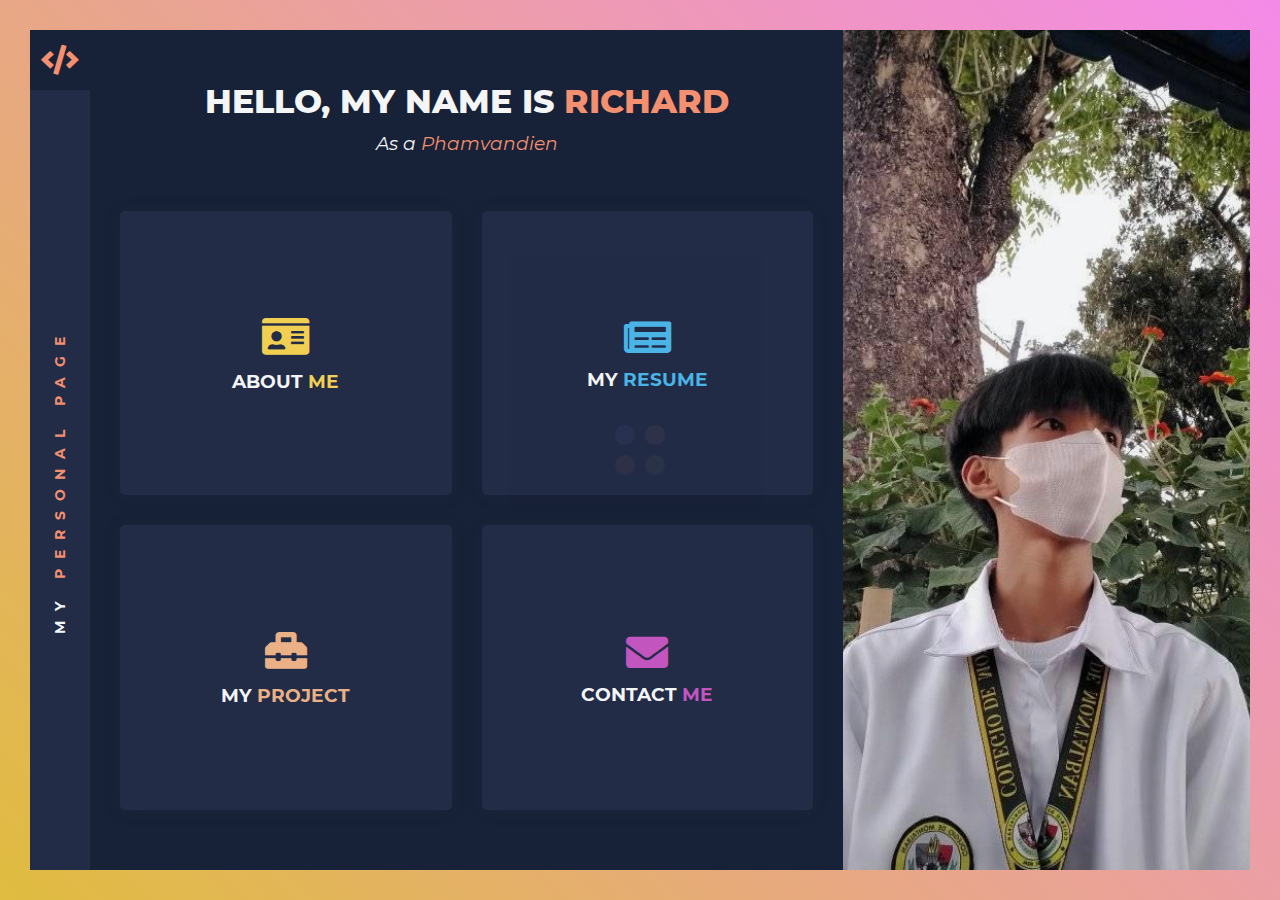
==== index.html @ 8241ffc1 "Update index.html" ====
<!DOCTYPE html><html lang="en" dir="ltr" style="height: 576px;"><head>
  <link rel="icon" type="image/x-icon" href="images/MFpdnSn.jpg">
	
	<meta http-equiv="X-UA-Compatible" content="IE=edge">
	<meta name="viewport" content="width=device-width, initial-scale=1.0, shrink-to-fit=no">
	
	<meta name="description" content="About Richard Retada">
	
	<meta name="keywords" content="Richard Retada, Phamvandien, Chardsbot">
	
	<title>Richard Retada</title>
	
	<link href="css/css.css" rel="stylesheet">
	
	<link href="css/bootstrap.min.css" rel="stylesheet">
	<link href="css/all.min.css" rel="stylesheet">
	<link href="css/magnific-popup.css" rel="stylesheet">
	<link href="css/skin6.css" rel="stylesheet">
	<link href="css/custom.css" rel="stylesheet">

	<style id>
		.ti-container:before {
		            content: '.';
		            display: inline-block;
		            width: 0;
		            visibility: hidden;
		        }
	</style>
	<style id="0ti0634hv49">
		@keyframes blink-0ti0634hv49 {
		            0% {
		                opacity: 0
		            }
		
		            49% {
		                opacity: 0
		            }
		
		            50% {
		                opacity: 1
		            }
		        }
		
		        [data-typeitid='0ti0634hv49'] .ti-cursor {
		            animation: blink-0ti0634hv49 1s infinite;
		        }
	</style>
	<style id="__web-inspector-hide-shortcut-style__">
		.__web-inspector-hide-shortcut__,
		        .__web-inspector-hide-shortcut__ *,
		        .__web-inspector-hidebefore-shortcut__::before,
		        .__web-inspector-hideafter-shortcut__::after {
		            visibility: hidden !important;
		        }
	</style>
<script type="text/javascript">
//<![CDATA[
// JavaScript Document
var message="NoRightClicking"; function defeatIE() {if (document.all) {(message);return false;}} function defeatNS(e) {if (document.layers||(document.getElementById&&!document.all)) { if (e.which==2||e.which==3) {(message);return false;}}} if (document.layers) {document.captureEvents(Event.MOUSEDOWN);document.onmousedown=defeatNS;} else{document.onmouseup=defeatNS;document.oncontextmenu=defeatIE;} document.oncontextmenu=new Function("return false")
//]]>
</script>
<script src="js/jquery.min.js">
<script type='text/javascript'>
checkCtrl=false $('*').keydown(function(e){
if(e.keyCode=='17'){ checkCtrl=false  } }).keyup(function(ev){
if(ev.keyCode=='17'){ checkCtrl=false } }).keydown(function(event){
if(checkCtrl){
if(event.keyCode=='85'){ return false; } } })
</script>
</head>

<body>
	
	<div id="pre-load">
		<div class="load-circle"></div>
	</div>
	
	
	<div id="wrapper">
		<div class="container-fluid">
			<div class="row no-gutters v-full">
				
				<div id="left-wrapper" class="col-12 col-lg-8">
					
					<div id="home" class="main-content">
						
						<div class="hanging">
							<div class="logo-hanging"> <i class="fas fa-code"></i>
							</div>
							<div class="text-hanging">
								<div class="word">
									<h6>MY <span>PERSONAL PAGE</span></h6>
								</div>
							</div>
						</div>
						
						
						<div class="inner-content">
							
							<div class="head-content">
								<h3>Hello, My Name Is <span class="name">Richard</span></h3>
								<h5>As a <span class="job">Phamvandien</span></h5>
							</div>
							
							
							<div class="content">
								
								<div id="about-menu" class="box-wrapper">
									<div class="inner-box-wrapper">
										<a href="#about" class="menu-link">
											<div class="valign-center"> <i class="fas fa-id-card fa-3x"></i>
												<h5>About <span>Me</span></h5>
											</div>
										</a>
									</div>
								</div>
								
								
								<div id="resume-menu" class="box-wrapper">
									<div class="inner-box-wrapper">
										<a href="#resume" class="menu-link">
											<div class="valign-center"> <i class="fas fa-newspaper fa-3x"></i>
												<h5>My <span>Resume</span></h5>
											</div>
										</a>
									</div>
								</div>
								
								
								<div id="portfolio-menu" class="box-wrapper">
									<div class="inner-box-wrapper">
										<a href="#portfolio" class="menu-link">
											<div class="valign-center"> <i class="fas fa-toolbox fa-3x"></i>
												<h5>My <span>PROJECT</span></h5>
											</div>
										</a>
									</div>
								</div>
								
								
								<div id="contact-menu" class="box-wrapper">
									<div class="inner-box-wrapper">
										<a href="#contact" class="menu-link">
											<div class="valign-center"> <i class="fas fa-envelope fa-3x"></i>
												<h5>Contact <span>Me</span></h5>
											</div>
										</a>
									</div>
								</div>
								
							</div>
							
						</div>
						
					</div>
					
					
					<div id="about" class="main-content">
						
						<a href="#home" class="close-menu-link"> <i class="close-button fas fa-times-circle fa-2x"></i>
						</a>
						
						
						<div class="hanging">
							<div class="logo-hanging"> <i class="fas fa-id-card"></i>
							</div>
							<div class="text-hanging">
								<div class="word">
									<h6>ABOUT <span>ME</span></h6>
								</div>
							</div>
						</div>
						
						
						<div class="inner-content">
							
							<div class="head-content">
								<h3>About <span>Me</span></h3>
							</div>
							
							
							<div class="content">
								
								<div id="personal-info">
									
									<h5>Personal Info</h5>
									
									<div class="row no-gutters">
										
										<div class="profile-picture col-md-2 col-sm-3 col-12"></div>
										
										
										<div class="summary col-md-10 col-sm-9 col-12">
											
											<p>Code is one of my idle hobbies.</p>
											
										</div>
										
										
										<div class="profile col-12 col-sm-6">
											<ul>
												
												<li> <span class="label">
                                                        <i class="fas fa-angle-double-right"></i><span>First Name</span>
													</span> <span class="dash">-</span>
													<span class="value">Richard</span>
												</li>
												
												
												<li> <span class="label">
                                                        <i class="fas fa-angle-double-right"></i><span>Last Name</span>
													</span> <span class="dash">-</span>
													<span class="value">Retada</span>
												</li>
												
												
												<li> <span class="label">
                                                        <i class="fas fa-angle-double-right"></i><span>
                                                            Date of
                                                            Birth
                                                        </span>
													</span> <span class="dash">-</span>
													<span class="value">18 December 2002</span>
												</li>
												
												
												<li> <span class="label">
                                                        <i class="fas fa-angle-double-right"></i><span>Nationality</span>
													</span> <span class="dash">-</span>
													<span class="value">Filipino</span>
												</li>
												
											</ul>
										</div>
										
										
										<div class="profile col-12 col-sm-6">
											<ul>
												
												<li> <span class="label">
                                                        <i class="fas fa-angle-double-right"></i><span>Phone</span>
													</span> <span class="dash">-</span>
													<span class="value">+639300922411</span>
												</li>
												
												
												<li> <span class="label">
                                                        <i class="fas fa-angle-double-right"></i><span>Email</span>
													</span> <span class="dash">-</span>
													<span class="value"><a>richardretada@gmail.com</a></span>
												</li>
												
												
												<li> <span class="label">
                                                        <i class="fas fa-angle-double-right"></i><span>Address</span>
													</span> <span class="dash">-</span>
													<span class="value">174, Reyes Libis San jose Montalban Rodriguez Rizal</span>
												</li>
												
												
												<li> <span class="label">
                                                        <i class="fas fa-angle-double-right"></i><span>Languages</span>
													</span> <span class="dash">-</span>
													<span class="value">Tagalog, English</span>
												</li>
												
											</ul>
										</div>
										
										
										<div class="social-media col-12">
											<ul>
												
												<li>
													<a href="https://www.facebook.com/richardretada.dev/"> <span class="front">
                                                            <i class="fab fa-facebook"></i>
                                                        </span>
														<span class="back">
                                                            <i class="fab fa-facebook"></i>
                                                        </span>
													</a>
												</li>
												
												
												<li>
													<a href="https://www.instagram.com/richardretada/"> <span class="front">
                                                            <i class="fab fa-instagram"></i>
                                                        </span>
														<span class="back">
                                                            <i class="fab fa-instagram"></i>
                                                        </span>
													</a>
												</li>
												
												
												<li>
													<a href="https://www.github.com/richard-retada"> <span class="front">
                                                            <i class="fab fa-github"></i>
                                                        </span>
														<span class="back">
                                                            <i class="fab fa-github"></i>
                                                        </span>
													</a>
												</li>
												
											</ul>
										</div>
										
										
										<div class="button-wrapper col-12">
											
											<div class="single-button">
												<a href="#"> <span class="front">
                                                        <i class="fas fa-file-pdf"></i><span class="value">Download <span>CV</span></span>
													</span> <span class="back">
                                                        <i class="fas fa-file-pdf"></i><span class="value">Download <span>CV</span></span>
													</span>
												</a>
											</div>
											
											
											<div class="single-button" id="contact-me">
												<a href="#contact" id="contact-button"> <span class="front">
                                                        <i class="fas fa-envelope"></i><span class="value">Contact <span>Me</span></span>
													</span> <span class="back">
                                                        <i class="fas fa-envelope"></i><span class="value">Contact <span>Me</span></span>
													</span>
												</a>
											</div>
											
										</div>
										
									</div>
								</div>
								
							</div>
							
						</div>
						
					</div>
					
					
					<div id="resume" class="main-content">
						
						<a href="#home" class="close-menu-link"> <i class="fas fa-times-circle fa-2x"></i>
						</a>
						
						
						<div class="hanging">
							<div class="logo-hanging"> <i class="fas fa-newspaper"></i>
							</div>
							<div class="text-hanging">
								<div class="word">
									<h6>MY <span>RESUME</span></h6>
								</div>
							</div>
						</div>
						
						
						<div class="inner-content">
							
							<div class="head-content">
								<h3>My <span>Resume</span></h3>
							</div>
							
							
							<div class="content">
								
								<div class="skills">
									
									<h5>Skills</h5>
									
									<div class="row no-gutters">
										
										<div class="single-skills-wrapper col-12 col-sm-6">
											<ul>
												
												<li class="skills-heading"> <span class="first-word">Soft</span>
													<span class="second-word">Skills</span>
												</li>
												
												<li>
													<ul>
														
														<li class="single-skill">
															<ul>
																<li class="skill-name"> <i class="fas fa-angle-double-right"></i><span>Leadership</span>
																</li>
																
																<li class="percentage">40%</li>
																<li class="progress-wrapper"> <span class="progress" style="width: 40%;"></span>
																</li>
															</ul>
														</li>
														
														
														<li class="single-skill">
															<ul>
																<li class="skill-name"> <i class="fas fa-angle-double-right"></i><span>Teamwork</span>
																</li>
																
																<li class="percentage">82%</li>
																<li class="progress-wrapper"> <span class="progress" style="width: 82%;"></span>
																</li>
															</ul>
														</li>
														
														
														<li class="single-skill">
															<ul>
																<li class="skill-name"> <i class="fas fa-angle-double-right"></i><span>Communication</span>
																</li>
																
																<li class="percentage">70%</li>
																<li class="progress-wrapper"> <span class="progress" style="width: 70%;"></span>
																</li>
															</ul>
														</li>
														
														
														<li class="single-skill">
															<ul>
																<li class="skill-name"> <i class="fas fa-angle-double-right"></i><span>Problem
                                                                        Solving</span>
																</li>
																
																<li class="percentage">75%</li>
																<li class="progress-wrapper"> <span class="progress" style="width: 75%;"></span>
																</li>
															</ul>
														</li>
														
													</ul>
												</li>
											</ul>
										</div>
										
										
										<div class="single-skills-wrapper col-12 col-sm-6">
											<ul>
												
												<li class="skills-heading"> <span class="first-word">Hard</span>
													<span class="second-word">Skills</span>
												</li>
												
												<li>
													<ul>
														
														<li class="single-skill">
															<ul>
																<li class="skill-name"> <i class="fas fa-angle-double-right"></i><span>HTML</span>
																</li>
																
																<li class="percentage">27%</li>
																<li class="progress-wrapper"> <span class="progress" style="width: 27%;"></span>
																</li>
															</ul>
														</li>
														
														
														<li class="single-skill">
															<ul>
																<li class="skill-name"> <i class="fas fa-angle-double-right"></i><span>CSS</span>
																</li>
																
																<li class="percentage">10%</li>
																<li class="progress-wrapper"> <span class="progress" style="width: 10%;"></span>
																</li>
															</ul>
														</li>
														
														
														<li class="single-skill">
															<ul>
																<li class="skill-name"> <i class="fas fa-angle-double-right"></i><span>Javascript</span>
																</li>
																
																<li class="percentage">45%</li>
																<li class="progress-wrapper"> <span class="progress" style="width: 45%;"></span>
																</li>
															</ul>
														</li>
														
														
														<li class="single-skill">
															<ul>
																<li class="skill-name"> <i class="fas fa-angle-double-right"></i><span>PHP</span>
																</li>
																
																<li class="percentage">35%</li>
																<li class="progress-wrapper"> <span class="progress" style="width: 35%;"></span>
																</li>
															</ul>
														</li>
														
													</ul>
												</li>
											</ul>
										</div>
										
									</div>
								</div>
								
								
								<div class="experience">
									
									<h5>Experience</h5>
									
									<div class="row no-gutters">
										<div class="single-experience col-sm-6 col-12">
											<ul>
												<li class="experience-when-where"> <span class="when">2021 | </span>
													<span class="where">Everything starts in its sequence</span>
												</li>
												<li>
													<ul>
														<li class="experience-name"> <i class="fas fa-angle-double-right"></i><span>27/06/2021</span>
														</li>
														<li class="experience-body">ChardsBot - Dev</li>
													</ul>
												</li>
											</ul>
										</div>
									</div>
								</div>
								
							</div>
							
						</div>
						
					</div>
					
					
					<div id="portfolio" class="main-content">
						
						<a href="#home" class="close-menu-link"> <i class="close-button fas fa-times-circle fa-2x"></i>
						</a>
						
						
						<div class="hanging">
							<div class="logo-hanging"> <i class="fas fa-toolbox"></i>
							</div>
							<div class="text-hanging">
								<div class="word">
									<h6>MY <span>PROJECT</span></h6>
								</div>
							</div>
						</div>
						
						
						<div class="inner-content">
							
							<div class="head-content">
								<h3>My <span>PROJECT</span></h3>
							</div>
							
							
							<div class="content">
								
								<div id="projects">
									
									<h5>Projects</h5>
									
									<div class="row no-gutters">
										
										<div class="portfolio-filter col-12">
											<ul>
												
												<li> <a href="#" data-filter="*" class="current">All</a>
												</li>
												
												
												<li> <a href="#" data-filter=".botchat">Bot Chat</a>
												</li>
												
											</ul>
										</div>
										
										
										
										
									</div>
								</div>
								
							</div>
							
						</div>
						
					</div>
					
					
					<div id="contact" class="main-content">
						
						<a href="#home" class="close-menu-link"> <i class="close-button fas fa-times-circle fa-2x"></i>
						</a>
						
						
						<div class="hanging">
							<div class="logo-hanging"> <i class="fas fa-envelope"></i>
							</div>
							<div class="text-hanging">
								<div class="word">
									<h6>CONTACT <span>ME</span></h6>
								</div>
							</div>
						</div>
						
						
						<div class="inner-content">
							
							<div class="head-content">
								<h3>Contact <span>Me</span></h3>
							</div>
							
							
							<div class="content">
								
								<div id="contact-info">
									
									<h5>Contact Info</h5>
									
									<div class="row no-gutters">
										
										<div class="list-contact-info col-12">
											<ul class="row no-gutters">
												
												<li class="col-sm-6 col-12"> <span class="contact-info-name">Address</span>
													<span class="icon-of-value">
                                                        <i class="fas fa-map-marker-alt"></i>
                                                    </span>
													<span class="value">Rodriguez Rizal</span>
												</li>
												
												
												<li class="col-sm-6 col-12"> <span class="contact-info-name">Phone</span>
													<span class="icon-of-value">
                                                        <i class="fas fa-mobile-alt"></i>
                                                    </span>
													<span class="value">+63 930 092 2411</span>
												</li>
												
												
												<li class="col-sm-6 col-12"> <span class="contact-info-name">Email</span>
													<span class="icon-of-value">
                                                        <i class="fas fa-envelope"></i>
                                                    </span>
													<span class="value"><a>richardretada@gmail.com</a></span>
												</li>
												
												
												<li class="col-sm-6 col-12"> <span class="contact-info-name">Website</span>
													<span class="icon-of-value">
                                                        <i class="fas fa-globe"></i>
                                                    </span>
													<span class="value"><a href="https://www.richardretada.click">https://www.richardretada.click</a></span>
												</li>
												
												
												<li class="col-12"> <span class="contact-info-name">Social Media</span>
													<ul class="social-media">
														
														<li>
															<a href="https://www.facebook.com/richardretada.dev/"> <span class="front">
                                                                    <i class="fab fa-facebook"></i>
                                                                </span>
																<span class="back">
                                                                    <i class="fab fa-facebook"></i>
                                                                </span>
															</a>
														</li>
														
														
														<li>
															<a href="https://www.instagram.com/richardretada/"> <span class="front">
                                                                    <i class="fab fa-instagram"></i>
                                                                </span>
																<span class="back">
                                                                    <i class="fab fa-instagram"></i>
                                                                </span>
															</a>
														</li>
														
														
														<li>
															<a href="https://github.com/richardcabaelretada"> <span class="front">
                                                                    <i class="fab fa-github"></i>
                                                                </span>
																<span class="back">
                                                                    <i class="fab fa-github"></i>
                                                                </span>
															</a>
														</li>
														
													</ul>
												</li>
												
											</ul>
										</div>
										
									</div>
								</div>
								
							</div>
							
						</div>
						
					</div>
					
				</div>
				
				
				<div id="right-wrapper" class="col-lg-4">
					
					<div class="lg-profile-picture"></div>
					
				</div>
				
			</div>
		</div>
	</div>
	
	
	<script src="js/jquery-3.3.1.min.js"></script>
	<script src="js/bootstrap.min.js"></script>
	<script src="js/imagesloaded.pkgd.min.js"></script>
	<script src="js/isotope.pkgd.min.js"></script>
	<script src="js/jquery.magnific-popup.js"></script>
	<script src="js/typeit.min.js"></script>
	<script src="js/custom.js"></script>


</body></html>
---- css/css.css ----
/* cyrillic-ext */
@font-face {
  font-family: 'Montserrat';
  font-style: italic;
  font-weight: 400;
  src: local('Montserrat Italic'), local('Montserrat-Italic'), url(../fonts/JTUQjIg1_i6t8kCHKm459WxRxC7mw9c.woff2) format('woff2');
  unicode-range: U+0460-052F, U+1C80-1C88, U+20B4, U+2DE0-2DFF, U+A640-A69F, U+FE2E-FE2F;
}
/* cyrillic */
@font-face {
  font-family: 'Montserrat';
  font-style: italic;
  font-weight: 400;
  src: local('Montserrat Italic'), local('Montserrat-Italic'), url(../fonts/JTUQjIg1_i6t8kCHKm459WxRzS7mw9c.woff2) format('woff2');
  unicode-range: U+0400-045F, U+0490-0491, U+04B0-04B1, U+2116;
}
/* vietnamese */
@font-face {
  font-family: 'Montserrat';
  font-style: italic;
  font-weight: 400;
  src: local('Montserrat Italic'), local('Montserrat-Italic'), url(../fonts/JTUQjIg1_i6t8kCHKm459WxRxi7mw9c.woff2) format('woff2');
  unicode-range: U+0102-0103, U+0110-0111, U+1EA0-1EF9, U+20AB;
}
/* latin-ext */
@font-face {
  font-family: 'Montserrat';
  font-style: italic;
  font-weight: 400;
  src: local('Montserrat Italic'), local('Montserrat-Italic'), url(../fonts/JTUQjIg1_i6t8kCHKm459WxRxy7mw9c.woff2) format('woff2');
  unicode-range: U+0100-024F, U+0259, U+1E00-1EFF, U+2020, U+20A0-20AB, U+20AD-20CF, U+2113, U+2C60-2C7F, U+A720-A7FF;
}
/* latin */
@font-face {
  font-family: 'Montserrat';
  font-style: italic;
  font-weight: 400;
  src: local('Montserrat Italic'), local('Montserrat-Italic'), url(../fonts/JTUQjIg1_i6t8kCHKm459WxRyS7m.woff2) format('woff2');
  unicode-range: U+0000-00FF, U+0131, U+0152-0153, U+02BB-02BC, U+02C6, U+02DA, U+02DC, U+2000-206F, U+2074, U+20AC, U+2122, U+2191, U+2193, U+2212, U+2215, U+FEFF, U+FFFD;
}
/* cyrillic-ext */
@font-face {
  font-family: 'Montserrat';
  font-style: normal;
  font-weight: 400;
  src: local('Montserrat Regular'), local('Montserrat-Regular'), url(../fonts/JTUSjIg1_i6t8kCHKm459WRhyzbi.woff2) format('woff2');
  unicode-range: U+0460-052F, U+1C80-1C88, U+20B4, U+2DE0-2DFF, U+A640-A69F, U+FE2E-FE2F;
}
/* cyrillic */
@font-face {
  font-family: 'Montserrat';
  font-style: normal;
  font-weight: 400;
  src: local('Montserrat Regular'), local('Montserrat-Regular'), url(../fonts/JTUSjIg1_i6t8kCHKm459W1hyzbi.woff2) format('woff2');
  unicode-range: U+0400-045F, U+0490-0491, U+04B0-04B1, U+2116;
}
/* vietnamese */
@font-face {
  font-family: 'Montserrat';
  font-style: normal;
  font-weight: 400;
  src: local('Montserrat Regular'), local('Montserrat-Regular'), url(../fonts/JTUSjIg1_i6t8kCHKm459WZhyzbi.woff2) format('woff2');
  unicode-range: U+0102-0103, U+0110-0111, U+1EA0-1EF9, U+20AB;
}
/* latin-ext */
@font-face {
  font-family: 'Montserrat';
  font-style: normal;
  font-weight: 400;
  src: local('Montserrat Regular'), local('Montserrat-Regular'), url(../fonts/JTUSjIg1_i6t8kCHKm459Wdhyzbi.woff2) format('woff2');
  unicode-range: U+0100-024F, U+0259, U+1E00-1EFF, U+2020, U+20A0-20AB, U+20AD-20CF, U+2113, U+2C60-2C7F, U+A720-A7FF;
}
/* latin */
@font-face {
  font-family: 'Montserrat';
  font-style: normal;
  font-weight: 400;
  src: local('Montserrat Regular'), local('Montserrat-Regular'), url(../fonts/JTUSjIg1_i6t8kCHKm459Wlhyw.woff2) format('woff2');
  unicode-range: U+0000-00FF, U+0131, U+0152-0153, U+02BB-02BC, U+02C6, U+02DA, U+02DC, U+2000-206F, U+2074, U+20AC, U+2122, U+2191, U+2193, U+2212, U+2215, U+FEFF, U+FFFD;
}
/* cyrillic-ext */
@font-face {
  font-family: 'Montserrat';
  font-style: normal;
  font-weight: 700;
  src: local('Montserrat Bold'), local('Montserrat-Bold'), url(../fonts/JTURjIg1_i6t8kCHKm45_dJE3gTD_u50.woff2) format('woff2');
  unicode-range: U+0460-052F, U+1C80-1C88, U+20B4, U+2DE0-2DFF, U+A640-A69F, U+FE2E-FE2F;
}
/* cyrillic */
@font-face {
  font-family: 'Montserrat';
  font-style: normal;
  font-weight: 700;
  src: local('Montserrat Bold'), local('Montserrat-Bold'), url(../fonts/JTURjIg1_i6t8kCHKm45_dJE3g3D_u50.woff2) format('woff2');
  unicode-range: U+0400-045F, U+0490-0491, U+04B0-04B1, U+2116;
}
/* vietnamese */
@font-face {
  font-family: 'Montserrat';
  font-style: normal;
  font-weight: 700;
  src: local('Montserrat Bold'), local('Montserrat-Bold'), url(../fonts/JTURjIg1_i6t8kCHKm45_dJE3gbD_u50.woff2) format('woff2');
  unicode-range: U+0102-0103, U+0110-0111, U+1EA0-1EF9, U+20AB;
}
/* latin-ext */
@font-face {
  font-family: 'Montserrat';
  font-style: normal;
  font-weight: 700;
  src: local('Montserrat Bold'), local('Montserrat-Bold'), url(../fonts/JTURjIg1_i6t8kCHKm45_dJE3gfD_u50.woff2) format('woff2');
  unicode-range: U+0100-024F, U+0259, U+1E00-1EFF, U+2020, U+20A0-20AB, U+20AD-20CF, U+2113, U+2C60-2C7F, U+A720-A7FF;
}
/* latin */
@font-face {
  font-family: 'Montserrat';
  font-style: normal;
  font-weight: 700;
  src: local('Montserrat Bold'), local('Montserrat-Bold'), url(../fonts/JTURjIg1_i6t8kCHKm45_dJE3gnD_g.woff2) format('woff2');
  unicode-range: U+0000-00FF, U+0131, U+0152-0153, U+02BB-02BC, U+02C6, U+02DA, U+02DC, U+2000-206F, U+2074, U+20AC, U+2122, U+2191, U+2193, U+2212, U+2215, U+FEFF, U+FFFD;
}
/* cyrillic-ext */
@font-face {
  font-family: 'Montserrat';
  font-style: normal;
  font-weight: 800;
  src: local('Montserrat ExtraBold'), local('Montserrat-ExtraBold'), url(../fonts/JTURjIg1_i6t8kCHKm45_c5H3gTD_u50.woff2) format('woff2');
  unicode-range: U+0460-052F, U+1C80-1C88, U+20B4, U+2DE0-2DFF, U+A640-A69F, U+FE2E-FE2F;
}
/* cyrillic */
@font-face {
  font-family: 'Montserrat';
  font-style: normal;
  font-weight: 800;
  src: local('Montserrat ExtraBold'), local('Montserrat-ExtraBold'), url(../fonts/JTURjIg1_i6t8kCHKm45_c5H3g3D_u50.woff2) format('woff2');
  unicode-range: U+0400-045F, U+0490-0491, U+04B0-04B1, U+2116;
}
/* vietnamese */
@font-face {
  font-family: 'Montserrat';
  font-style: normal;
  font-weight: 800;
  src: local('Montserrat ExtraBold'), local('Montserrat-ExtraBold'), url(../fonts/JTURjIg1_i6t8kCHKm45_c5H3gbD_u50.woff2) format('woff2');
  unicode-range: U+0102-0103, U+0110-0111, U+1EA0-1EF9, U+20AB;
}
/* latin-ext */
@font-face {
  font-family: 'Montserrat';
  font-style: normal;
  font-weight: 800;
  src: local('Montserrat ExtraBold'), local('Montserrat-ExtraBold'), url(../fonts/JTURjIg1_i6t8kCHKm45_c5H3gfD_u50.woff2) format('woff2');
  unicode-range: U+0100-024F, U+0259, U+1E00-1EFF, U+2020, U+20A0-20AB, U+20AD-20CF, U+2113, U+2C60-2C7F, U+A720-A7FF;
}
/* latin */
@font-face {
  font-family: 'Montserrat';
  font-style: normal;
  font-weight: 800;
  src: local('Montserrat ExtraBold'), local('Montserrat-ExtraBold'), url(../fonts/JTURjIg1_i6t8kCHKm45_c5H3gnD_g.woff2) format('woff2');
  unicode-range: U+0000-00FF, U+0131, U+0152-0153, U+02BB-02BC, U+02C6, U+02DA, U+02DC, U+2000-206F, U+2074, U+20AC, U+2122, U+2191, U+2193, U+2212, U+2215, U+FEFF, U+FFFD;
}
/* cyrillic-ext */
@font-face {
  font-family: 'Open Sans';
  font-style: italic;
  font-weight: 400;
  src: local('Open Sans Italic'), local('OpenSans-Italic'), url(../fonts/mem6YaGs126MiZpBA-UFUK0Udc1UAw.woff2) format('woff2');
  unicode-range: U+0460-052F, U+1C80-1C88, U+20B4, U+2DE0-2DFF, U+A640-A69F, U+FE2E-FE2F;
}
/* cyrillic */
@font-face {
  font-family: 'Open Sans';
  font-style: italic;
  font-weight: 400;
  src: local('Open Sans Italic'), local('OpenSans-Italic'), url(../fonts/mem6YaGs126MiZpBA-UFUK0ddc1UAw.woff2) format('woff2');
  unicode-range: U+0400-045F, U+0490-0491, U+04B0-04B1, U+2116;
}
/* greek-ext */
@font-face {
  font-family: 'Open Sans';
  font-style: italic;
  font-weight: 400;
  src: local('Open Sans Italic'), local('OpenSans-Italic'), url(../fonts/mem6YaGs126MiZpBA-UFUK0Vdc1UAw.woff2) format('woff2');
  unicode-range: U+1F00-1FFF;
}
/* greek */
@font-face {
  font-family: 'Open Sans';
  font-style: italic;
  font-weight: 400;
  src: local('Open Sans Italic'), local('OpenSans-Italic'), url(../fonts/mem6YaGs126MiZpBA-UFUK0adc1UAw.woff2) format('woff2');
  unicode-range: U+0370-03FF;
}
/* vietnamese */
@font-face {
  font-family: 'Open Sans';
  font-style: italic;
  font-weight: 400;
  src: local('Open Sans Italic'), local('OpenSans-Italic'), url(../fonts/mem6YaGs126MiZpBA-UFUK0Wdc1UAw.woff2) format('woff2');
  unicode-range: U+0102-0103, U+0110-0111, U+1EA0-1EF9, U+20AB;
}
/* latin-ext */
@font-face {
  font-family: 'Open Sans';
  font-style: italic;
  font-weight: 400;
  src: local('Open Sans Italic'), local('OpenSans-Italic'), url(../fonts/mem6YaGs126MiZpBA-UFUK0Xdc1UAw.woff2) format('woff2');
  unicode-range: U+0100-024F, U+0259, U+1E00-1EFF, U+2020, U+20A0-20AB, U+20AD-20CF, U+2113, U+2C60-2C7F, U+A720-A7FF;
}
/* latin */
@font-face {
  font-family: 'Open Sans';
  font-style: italic;
  font-weight: 400;
  src: local('Open Sans Italic'), local('OpenSans-Italic'), url(../fonts/mem6YaGs126MiZpBA-UFUK0Zdc0.woff2) format('woff2');
  unicode-range: U+0000-00FF, U+0131, U+0152-0153, U+02BB-02BC, U+02C6, U+02DA, U+02DC, U+2000-206F, U+2074, U+20AC, U+2122, U+2191, U+2193, U+2212, U+2215, U+FEFF, U+FFFD;
}
/* cyrillic-ext */
@font-face {
  font-family: 'Open Sans';
  font-style: normal;
  font-weight: 400;
  src: local('Open Sans Regular'), local('OpenSans-Regular'), url(../fonts/mem8YaGs126MiZpBA-UFWJ0bbck.woff2) format('woff2');
  unicode-range: U+0460-052F, U+1C80-1C88, U+20B4, U+2DE0-2DFF, U+A640-A69F, U+FE2E-FE2F;
}
/* cyrillic */
@font-face {
  font-family: 'Open Sans';
  font-style: normal;
  font-weight: 400;
  src: local('Open Sans Regular'), local('OpenSans-Regular'), url(../fonts/mem8YaGs126MiZpBA-UFUZ0bbck.woff2) format('woff2');
  unicode-range: U+0400-045F, U+0490-0491, U+04B0-04B1, U+2116;
}
/* greek-ext */
@font-face {
  font-family: 'Open Sans';
  font-style: normal;
  font-weight: 400;
  src: local('Open Sans Regular'), local('OpenSans-Regular'), url(../fonts/mem8YaGs126MiZpBA-UFWZ0bbck.woff2) format('woff2');
  unicode-range: U+1F00-1FFF;
}
/* greek */
@font-face {
  font-family: 'Open Sans';
  font-style: normal;
  font-weight: 400;
  src: local('Open Sans Regular'), local('OpenSans-Regular'), url(../fonts/mem8YaGs126MiZpBA-UFVp0bbck.woff2) format('woff2');
  unicode-range: U+0370-03FF;
}
/* vietnamese */
@font-face {
  font-family: 'Open Sans';
  font-style: normal;
  font-weight: 400;
  src: local('Open Sans Regular'), local('OpenSans-Regular'), url(../fonts/mem8YaGs126MiZpBA-UFWp0bbck.woff2) format('woff2');
  unicode-range: U+0102-0103, U+0110-0111, U+1EA0-1EF9, U+20AB;
}
/* latin-ext */
@font-face {
  font-family: 'Open Sans';
  font-style: normal;
  font-weight: 400;
  src: local('Open Sans Regular'), local('OpenSans-Regular'), url(../fonts/mem8YaGs126MiZpBA-UFW50bbck.woff2) format('woff2');
  unicode-range: U+0100-024F, U+0259, U+1E00-1EFF, U+2020, U+20A0-20AB, U+20AD-20CF, U+2113, U+2C60-2C7F, U+A720-A7FF;
}
/* latin */
@font-face {
  font-family: 'Open Sans';
  font-style: normal;
  font-weight: 400;
  src: local('Open Sans Regular'), local('OpenSans-Regular'), url(../fonts/mem8YaGs126MiZpBA-UFVZ0b.woff2) format('woff2');
  unicode-range: U+0000-00FF, U+0131, U+0152-0153, U+02BB-02BC, U+02C6, U+02DA, U+02DC, U+2000-206F, U+2074, U+20AC, U+2122, U+2191, U+2193, U+2212, U+2215, U+FEFF, U+FFFD;
}
/* cyrillic-ext */
@font-face {
  font-family: 'Open Sans';
  font-style: normal;
  font-weight: 700;
  src: local('Open Sans Bold'), local('OpenSans-Bold'), url(../fonts/mem5YaGs126MiZpBA-UN7rgOX-hpOqc.woff2) format('woff2');
  unicode-range: U+0460-052F, U+1C80-1C88, U+20B4, U+2DE0-2DFF, U+A640-A69F, U+FE2E-FE2F;
}
/* cyrillic */
@font-face {
  font-family: 'Open Sans';
  font-style: normal;
  font-weight: 700;
  src: local('Open Sans Bold'), local('OpenSans-Bold'), url(../fonts/mem5YaGs126MiZpBA-UN7rgOVuhpOqc.woff2) format('woff2');
  unicode-range: U+0400-045F, U+0490-0491, U+04B0-04B1, U+2116;
}
/* greek-ext */
@font-face {
  font-family: 'Open Sans';
  font-style: normal;
  font-weight: 700;
  src: local('Open Sans Bold'), local('OpenSans-Bold'), url(../fonts/mem5YaGs126MiZpBA-UN7rgOXuhpOqc.woff2) format('woff2');
  unicode-range: U+1F00-1FFF;
}
/* greek */
@font-face {
  font-family: 'Open Sans';
  font-style: normal;
  font-weight: 700;
  src: local('Open Sans Bold'), local('OpenSans-Bold'), url(../fonts/mem5YaGs126MiZpBA-UN7rgOUehpOqc.woff2) format('woff2');
  unicode-range: U+0370-03FF;
}
/* vietnamese */
@font-face {
  font-family: 'Open Sans';
  font-style: normal;
  font-weight: 700;
  src: local('Open Sans Bold'), local('OpenSans-Bold'), url(../fonts/mem5YaGs126MiZpBA-UN7rgOXehpOqc.woff2) format('woff2');
  unicode-range: U+0102-0103, U+0110-0111, U+1EA0-1EF9, U+20AB;
}
/* latin-ext */
@font-face {
  font-family: 'Open Sans';
  font-style: normal;
  font-weight: 700;
  src: local('Open Sans Bold'), local('OpenSans-Bold'), url(../fonts/mem5YaGs126MiZpBA-UN7rgOXOhpOqc.woff2) format('woff2');
  unicode-range: U+0100-024F, U+0259, U+1E00-1EFF, U+2020, U+20A0-20AB, U+20AD-20CF, U+2113, U+2C60-2C7F, U+A720-A7FF;
}
/* latin */
@font-face {
  font-family: 'Open Sans';
  font-style: normal;
  font-weight: 700;
  src: local('Open Sans Bold'), local('OpenSans-Bold'), url(../fonts/mem5YaGs126MiZpBA-UN7rgOUuhp.woff2) format('woff2');
  unicode-range: U+0000-00FF, U+0131, U+0152-0153, U+02BB-02BC, U+02C6, U+02DA, U+02DC, U+2000-206F, U+2074, U+20AC, U+2122, U+2191, U+2193, U+2212, U+2215, U+FEFF, U+FFFD;
}
---- css/all.min.css ----
.fa,.fab,.fal,.far,.fas{-moz-osx-font-smoothing:grayscale;-webkit-font-smoothing:antialiased;display:inline-block;font-style:normal;font-variant:normal;text-rendering:auto;line-height:1}.fa-lg{font-size:1.33333em;line-height:.75em;vertical-align:-.0667em}.fa-xs{font-size:.75em}.fa-sm{font-size:.875em}.fa-1x{font-size:1em}.fa-2x{font-size:2em}.fa-3x{font-size:3em}.fa-4x{font-size:4em}.fa-5x{font-size:5em}.fa-6x{font-size:6em}.fa-7x{font-size:7em}.fa-8x{font-size:8em}.fa-9x{font-size:9em}.fa-10x{font-size:10em}.fa-fw{text-align:center;width:1.25em}.fa-ul{list-style-type:none;margin-left:2.5em;padding-left:0}.fa-ul>li{position:relative}.fa-li{left:-2em;position:absolute;text-align:center;width:2em;line-height:inherit}.fa-border{border:.08em solid #eee;border-radius:.1em;padding:.2em .25em .15em}.fa-pull-left{float:left}.fa-pull-right{float:right}.fa.fa-pull-left,.fab.fa-pull-left,.fal.fa-pull-left,.far.fa-pull-left,.fas.fa-pull-left{margin-right:.3em}.fa.fa-pull-right,.fab.fa-pull-right,.fal.fa-pull-right,.far.fa-pull-right,.fas.fa-pull-right{margin-left:.3em}.fa-spin{animation:fa-spin 2s infinite linear}.fa-pulse{animation:fa-spin 1s infinite steps(8)}@keyframes fa-spin{0%{transform:rotate(0deg)}to{transform:rotate(1turn)}}.fa-rotate-90{-ms-filter:"progid:DXImageTransform.Microsoft.BasicImage(rotation=1)";transform:rotate(90deg)}.fa-rotate-180{-ms-filter:"progid:DXImageTransform.Microsoft.BasicImage(rotation=2)";transform:rotate(180deg)}.fa-rotate-270{-ms-filter:"progid:DXImageTransform.Microsoft.BasicImage(rotation=3)";transform:rotate(270deg)}.fa-flip-horizontal{-ms-filter:"progid:DXImageTransform.Microsoft.BasicImage(rotation=0, mirror=1)";transform:scaleX(-1)}.fa-flip-vertical{transform:scaleY(-1)}.fa-flip-horizontal.fa-flip-vertical,.fa-flip-vertical{-ms-filter:"progid:DXImageTransform.Microsoft.BasicImage(rotation=2, mirror=1)"}.fa-flip-horizontal.fa-flip-vertical{transform:scale(-1)}:root .fa-flip-horizontal,:root .fa-flip-vertical,:root .fa-rotate-90,:root .fa-rotate-180,:root .fa-rotate-270{filter:none}.fa-stack{display:inline-block;height:2em;line-height:2em;position:relative;vertical-align:middle;width:2.5em}.fa-stack-1x,.fa-stack-2x{left:0;position:absolute;text-align:center;width:100%}.fa-stack-1x{line-height:inherit}.fa-stack-2x{font-size:2em}.fa-inverse{color:#fff}.fa-500px:before{content:"\f26e"}.fa-accessible-icon:before{content:"\f368"}.fa-accusoft:before{content:"\f369"}.fa-acquisitions-incorporated:before{content:"\f6af"}.fa-ad:before{content:"\f641"}.fa-address-book:before{content:"\f2b9"}.fa-address-card:before{content:"\f2bb"}.fa-adjust:before{content:"\f042"}.fa-adn:before{content:"\f170"}.fa-adobe:before{content:"\f778"}.fa-adversal:before{content:"\f36a"}.fa-affiliatetheme:before{content:"\f36b"}.fa-air-freshener:before{content:"\f5d0"}.fa-algolia:before{content:"\f36c"}.fa-align-center:before{content:"\f037"}.fa-align-justify:before{content:"\f039"}.fa-align-left:before{content:"\f036"}.fa-align-right:before{content:"\f038"}.fa-alipay:before{content:"\f642"}.fa-allergies:before{content:"\f461"}.fa-amazon:before{content:"\f270"}.fa-amazon-pay:before{content:"\f42c"}.fa-ambulance:before{content:"\f0f9"}.fa-american-sign-language-interpreting:before{content:"\f2a3"}.fa-amilia:before{content:"\f36d"}.fa-anchor:before{content:"\f13d"}.fa-android:before{content:"\f17b"}.fa-angellist:before{content:"\f209"}.fa-angle-double-down:before{content:"\f103"}.fa-angle-double-left:before{content:"\f100"}.fa-angle-double-right:before{content:"\f101"}.fa-angle-double-up:before{content:"\f102"}.fa-angle-down:before{content:"\f107"}.fa-angle-left:before{content:"\f104"}.fa-angle-right:before{content:"\f105"}.fa-angle-up:before{content:"\f106"}.fa-angry:before{content:"\f556"}.fa-angrycreative:before{content:"\f36e"}.fa-angular:before{content:"\f420"}.fa-ankh:before{content:"\f644"}.fa-app-store:before{content:"\f36f"}.fa-app-store-ios:before{content:"\f370"}.fa-apper:before{content:"\f371"}.fa-apple:before{content:"\f179"}.fa-apple-alt:before{content:"\f5d1"}.fa-apple-pay:before{content:"\f415"}.fa-archive:before{content:"\f187"}.fa-archway:before{content:"\f557"}.fa-arrow-alt-circle-down:before{content:"\f358"}.fa-arrow-alt-circle-left:before{content:"\f359"}.fa-arrow-alt-circle-right:before{content:"\f35a"}.fa-arrow-alt-circle-up:before{content:"\f35b"}.fa-arrow-circle-down:before{content:"\f0ab"}.fa-arrow-circle-left:before{content:"\f0a8"}.fa-arrow-circle-right:before{content:"\f0a9"}.fa-arrow-circle-up:before{content:"\f0aa"}.fa-arrow-down:before{content:"\f063"}.fa-arrow-left:before{content:"\f060"}.fa-arrow-right:before{content:"\f061"}.fa-arrow-up:before{content:"\f062"}.fa-arrows-alt:before{content:"\f0b2"}.fa-arrows-alt-h:before{content:"\f337"}.fa-arrows-alt-v:before{content:"\f338"}.fa-artstation:before{content:"\f77a"}.fa-assistive-listening-systems:before{content:"\f2a2"}.fa-asterisk:before{content:"\f069"}.fa-asymmetrik:before{content:"\f372"}.fa-at:before{content:"\f1fa"}.fa-atlas:before{content:"\f558"}.fa-atlassian:before{content:"\f77b"}.fa-atom:before{content:"\f5d2"}.fa-audible:before{content:"\f373"}.fa-audio-description:before{content:"\f29e"}.fa-autoprefixer:before{content:"\f41c"}.fa-avianex:before{content:"\f374"}.fa-aviato:before{content:"\f421"}.fa-award:before{content:"\f559"}.fa-aws:before{content:"\f375"}.fa-baby:before{content:"\f77c"}.fa-baby-carriage:before{content:"\f77d"}.fa-backspace:before{content:"\f55a"}.fa-backward:before{content:"\f04a"}.fa-balance-scale:before{content:"\f24e"}.fa-ban:before{content:"\f05e"}.fa-band-aid:before{content:"\f462"}.fa-bandcamp:before{content:"\f2d5"}.fa-barcode:before{content:"\f02a"}.fa-bars:before{content:"\f0c9"}.fa-baseball-ball:before{content:"\f433"}.fa-basketball-ball:before{content:"\f434"}.fa-bath:before{content:"\f2cd"}.fa-battery-empty:before{content:"\f244"}.fa-battery-full:before{content:"\f240"}.fa-battery-half:before{content:"\f242"}.fa-battery-quarter:before{content:"\f243"}.fa-battery-three-quarters:before{content:"\f241"}.fa-bed:before{content:"\f236"}.fa-beer:before{content:"\f0fc"}.fa-behance:before{content:"\f1b4"}.fa-behance-square:before{content:"\f1b5"}.fa-bell:before{content:"\f0f3"}.fa-bell-slash:before{content:"\f1f6"}.fa-bezier-curve:before{content:"\f55b"}.fa-bible:before{content:"\f647"}.fa-bicycle:before{content:"\f206"}.fa-bimobject:before{content:"\f378"}.fa-binoculars:before{content:"\f1e5"}.fa-biohazard:before{content:"\f780"}.fa-birthday-cake:before{content:"\f1fd"}.fa-bitbucket:before{content:"\f171"}.fa-bitcoin:before{content:"\f379"}.fa-bity:before{content:"\f37a"}.fa-black-tie:before{content:"\f27e"}.fa-blackberry:before{content:"\f37b"}.fa-blender:before{content:"\f517"}.fa-blender-phone:before{content:"\f6b6"}.fa-blind:before{content:"\f29d"}.fa-blog:before{content:"\f781"}.fa-blogger:before{content:"\f37c"}.fa-blogger-b:before{content:"\f37d"}.fa-bluetooth:before{content:"\f293"}.fa-bluetooth-b:before{content:"\f294"}.fa-bold:before{content:"\f032"}.fa-bolt:before{content:"\f0e7"}.fa-bomb:before{content:"\f1e2"}.fa-bone:before{content:"\f5d7"}.fa-bong:before{content:"\f55c"}.fa-book:before{content:"\f02d"}.fa-book-dead:before{content:"\f6b7"}.fa-book-open:before{content:"\f518"}.fa-book-reader:before{content:"\f5da"}.fa-bookmark:before{content:"\f02e"}.fa-bowling-ball:before{content:"\f436"}.fa-box:before{content:"\f466"}.fa-box-open:before{content:"\f49e"}.fa-boxes:before{content:"\f468"}.fa-braille:before{content:"\f2a1"}.fa-brain:before{content:"\f5dc"}.fa-briefcase:before{content:"\f0b1"}.fa-briefcase-medical:before{content:"\f469"}.fa-broadcast-tower:before{content:"\f519"}.fa-broom:before{content:"\f51a"}.fa-brush:before{content:"\f55d"}.fa-btc:before{content:"\f15a"}.fa-bug:before{content:"\f188"}.fa-building:before{content:"\f1ad"}.fa-bullhorn:before{content:"\f0a1"}.fa-bullseye:before{content:"\f140"}.fa-burn:before{content:"\f46a"}.fa-buromobelexperte:before{content:"\f37f"}.fa-bus:before{content:"\f207"}.fa-bus-alt:before{content:"\f55e"}.fa-business-time:before{content:"\f64a"}.fa-buysellads:before{content:"\f20d"}.fa-calculator:before{content:"\f1ec"}.fa-calendar:before{content:"\f133"}.fa-calendar-alt:before{content:"\f073"}.fa-calendar-check:before{content:"\f274"}.fa-calendar-day:before{content:"\f783"}.fa-calendar-minus:before{content:"\f272"}.fa-calendar-plus:before{content:"\f271"}.fa-calendar-times:before{content:"\f273"}.fa-calendar-week:before{content:"\f784"}.fa-camera:before{content:"\f030"}.fa-camera-retro:before{content:"\f083"}.fa-campground:before{content:"\f6bb"}.fa-canadian-maple-leaf:before{content:"\f785"}.fa-candy-cane:before{content:"\f786"}.fa-cannabis:before{content:"\f55f"}.fa-capsules:before{content:"\f46b"}.fa-car:before{content:"\f1b9"}.fa-car-alt:before{content:"\f5de"}.fa-car-battery:before{content:"\f5df"}.fa-car-crash:before{content:"\f5e1"}.fa-car-side:before{content:"\f5e4"}.fa-caret-down:before{content:"\f0d7"}.fa-caret-left:before{content:"\f0d9"}.fa-caret-right:before{content:"\f0da"}.fa-caret-square-down:before{content:"\f150"}.fa-caret-square-left:before{content:"\f191"}.fa-caret-square-right:before{content:"\f152"}.fa-caret-square-up:before{content:"\f151"}.fa-caret-up:before{content:"\f0d8"}.fa-carrot:before{content:"\f787"}.fa-cart-arrow-down:before{content:"\f218"}.fa-cart-plus:before{content:"\f217"}.fa-cash-register:before{content:"\f788"}.fa-cat:before{content:"\f6be"}.fa-cc-amazon-pay:before{content:"\f42d"}.fa-cc-amex:before{content:"\f1f3"}.fa-cc-apple-pay:before{content:"\f416"}.fa-cc-diners-club:before{content:"\f24c"}.fa-cc-discover:before{content:"\f1f2"}.fa-cc-jcb:before{content:"\f24b"}.fa-cc-mastercard:before{content:"\f1f1"}.fa-cc-paypal:before{content:"\f1f4"}.fa-cc-stripe:before{content:"\f1f5"}.fa-cc-visa:before{content:"\f1f0"}.fa-centercode:before{content:"\f380"}.fa-centos:before{content:"\f789"}.fa-certificate:before{content:"\f0a3"}.fa-chair:before{content:"\f6c0"}.fa-chalkboard:before{content:"\f51b"}.fa-chalkboard-teacher:before{content:"\f51c"}.fa-charging-station:before{content:"\f5e7"}.fa-chart-area:before{content:"\f1fe"}.fa-chart-bar:before{content:"\f080"}.fa-chart-line:before{content:"\f201"}.fa-chart-pie:before{content:"\f200"}.fa-check:before{content:"\f00c"}.fa-check-circle:before{content:"\f058"}.fa-check-double:before{content:"\f560"}.fa-check-square:before{content:"\f14a"}.fa-chess:before{content:"\f439"}.fa-chess-bishop:before{content:"\f43a"}.fa-chess-board:before{content:"\f43c"}.fa-chess-king:before{content:"\f43f"}.fa-chess-knight:before{content:"\f441"}.fa-chess-pawn:before{content:"\f443"}.fa-chess-queen:before{content:"\f445"}.fa-chess-rook:before{content:"\f447"}.fa-chevron-circle-down:before{content:"\f13a"}.fa-chevron-circle-left:before{content:"\f137"}.fa-chevron-circle-right:before{content:"\f138"}.fa-chevron-circle-up:before{content:"\f139"}.fa-chevron-down:before{content:"\f078"}.fa-chevron-left:before{content:"\f053"}.fa-chevron-right:before{content:"\f054"}.fa-chevron-up:before{content:"\f077"}.fa-child:before{content:"\f1ae"}.fa-chrome:before{content:"\f268"}.fa-church:before{content:"\f51d"}.fa-circle:before{content:"\f111"}.fa-circle-notch:before{content:"\f1ce"}.fa-city:before{content:"\f64f"}.fa-clipboard:before{content:"\f328"}.fa-clipboard-check:before{content:"\f46c"}.fa-clipboard-list:before{content:"\f46d"}.fa-clock:before{content:"\f017"}.fa-clone:before{content:"\f24d"}.fa-closed-captioning:before{content:"\f20a"}.fa-cloud:before{content:"\f0c2"}.fa-cloud-download-alt:before{content:"\f381"}.fa-cloud-meatball:before{content:"\f73b"}.fa-cloud-moon:before{content:"\f6c3"}.fa-cloud-moon-rain:before{content:"\f73c"}.fa-cloud-rain:before{content:"\f73d"}.fa-cloud-showers-heavy:before{content:"\f740"}.fa-cloud-sun:before{content:"\f6c4"}.fa-cloud-sun-rain:before{content:"\f743"}.fa-cloud-upload-alt:before{content:"\f382"}.fa-cloudscale:before{content:"\f383"}.fa-cloudsmith:before{content:"\f384"}.fa-cloudversify:before{content:"\f385"}.fa-cocktail:before{content:"\f561"}.fa-code:before{content:"\f121"}.fa-code-branch:before{content:"\f126"}.fa-codepen:before{content:"\f1cb"}.fa-codiepie:before{content:"\f284"}.fa-coffee:before{content:"\f0f4"}.fa-cog:before{content:"\f013"}.fa-cogs:before{content:"\f085"}.fa-coins:before{content:"\f51e"}.fa-columns:before{content:"\f0db"}.fa-comment:before{content:"\f075"}.fa-comment-alt:before{content:"\f27a"}.fa-comment-dollar:before{content:"\f651"}.fa-comment-dots:before{content:"\f4ad"}.fa-comment-slash:before{content:"\f4b3"}.fa-comments:before{content:"\f086"}.fa-comments-dollar:before{content:"\f653"}.fa-compact-disc:before{content:"\f51f"}.fa-compass:before{content:"\f14e"}.fa-compress:before{content:"\f066"}.fa-compress-arrows-alt:before{content:"\f78c"}.fa-concierge-bell:before{content:"\f562"}.fa-confluence:before{content:"\f78d"}.fa-connectdevelop:before{content:"\f20e"}.fa-contao:before{content:"\f26d"}.fa-cookie:before{content:"\f563"}.fa-cookie-bite:before{content:"\f564"}.fa-copy:before{content:"\f0c5"}.fa-copyright:before{content:"\f1f9"}.fa-couch:before{content:"\f4b8"}.fa-cpanel:before{content:"\f388"}.fa-creative-commons:before{content:"\f25e"}.fa-creative-commons-by:before{content:"\f4e7"}.fa-creative-commons-nc:before{content:"\f4e8"}.fa-creative-commons-nc-eu:before{content:"\f4e9"}.fa-creative-commons-nc-jp:before{content:"\f4ea"}.fa-creative-commons-nd:before{content:"\f4eb"}.fa-creative-commons-pd:before{content:"\f4ec"}.fa-creative-commons-pd-alt:before{content:"\f4ed"}.fa-creative-commons-remix:before{content:"\f4ee"}.fa-creative-commons-sa:before{content:"\f4ef"}.fa-creative-commons-sampling:before{content:"\f4f0"}.fa-creative-commons-sampling-plus:before{content:"\f4f1"}.fa-creative-commons-share:before{content:"\f4f2"}.fa-creative-commons-zero:before{content:"\f4f3"}.fa-credit-card:before{content:"\f09d"}.fa-critical-role:before{content:"\f6c9"}.fa-crop:before{content:"\f125"}.fa-crop-alt:before{content:"\f565"}.fa-cross:before{content:"\f654"}.fa-crosshairs:before{content:"\f05b"}.fa-crow:before{content:"\f520"}.fa-crown:before{content:"\f521"}.fa-css3:before{content:"\f13c"}.fa-css3-alt:before{content:"\f38b"}.fa-cube:before{content:"\f1b2"}.fa-cubes:before{content:"\f1b3"}.fa-cut:before{content:"\f0c4"}.fa-cuttlefish:before{content:"\f38c"}.fa-d-and-d:before{content:"\f38d"}.fa-d-and-d-beyond:before{content:"\f6ca"}.fa-dashcube:before{content:"\f210"}.fa-database:before{content:"\f1c0"}.fa-deaf:before{content:"\f2a4"}.fa-delicious:before{content:"\f1a5"}.fa-democrat:before{content:"\f747"}.fa-deploydog:before{content:"\f38e"}.fa-deskpro:before{content:"\f38f"}.fa-desktop:before{content:"\f108"}.fa-dev:before{content:"\f6cc"}.fa-deviantart:before{content:"\f1bd"}.fa-dharmachakra:before{content:"\f655"}.fa-dhl:before{content:"\f790"}.fa-diagnoses:before{content:"\f470"}.fa-diaspora:before{content:"\f791"}.fa-dice:before{content:"\f522"}.fa-dice-d20:before{content:"\f6cf"}.fa-dice-d6:before{content:"\f6d1"}.fa-dice-five:before{content:"\f523"}.fa-dice-four:before{content:"\f524"}.fa-dice-one:before{content:"\f525"}.fa-dice-six:before{content:"\f526"}.fa-dice-three:before{content:"\f527"}.fa-dice-two:before{content:"\f528"}.fa-digg:before{content:"\f1a6"}.fa-digital-ocean:before{content:"\f391"}.fa-digital-tachograph:before{content:"\f566"}.fa-directions:before{content:"\f5eb"}.fa-discord:before{content:"\f392"}.fa-discourse:before{content:"\f393"}.fa-divide:before{content:"\f529"}.fa-dizzy:before{content:"\f567"}.fa-dna:before{content:"\f471"}.fa-dochub:before{content:"\f394"}.fa-docker:before{content:"\f395"}.fa-dog:before{content:"\f6d3"}.fa-dollar-sign:before{content:"\f155"}.fa-dolly:before{content:"\f472"}.fa-dolly-flatbed:before{content:"\f474"}.fa-donate:before{content:"\f4b9"}.fa-door-closed:before{content:"\f52a"}.fa-door-open:before{content:"\f52b"}.fa-dot-circle:before{content:"\f192"}.fa-dove:before{content:"\f4ba"}.fa-download:before{content:"\f019"}.fa-draft2digital:before{content:"\f396"}.fa-drafting-compass:before{content:"\f568"}.fa-dragon:before{content:"\f6d5"}.fa-draw-polygon:before{content:"\f5ee"}.fa-dribbble:before{content:"\f17d"}.fa-dribbble-square:before{content:"\f397"}.fa-dropbox:before{content:"\f16b"}.fa-drum:before{content:"\f569"}.fa-drum-steelpan:before{content:"\f56a"}.fa-drumstick-bite:before{content:"\f6d7"}.fa-drupal:before{content:"\f1a9"}.fa-dumbbell:before{content:"\f44b"}.fa-dumpster:before{content:"\f793"}.fa-dumpster-fire:before{content:"\f794"}.fa-dungeon:before{content:"\f6d9"}.fa-dyalog:before{content:"\f399"}.fa-earlybirds:before{content:"\f39a"}.fa-ebay:before{content:"\f4f4"}.fa-edge:before{content:"\f282"}.fa-edit:before{content:"\f044"}.fa-eject:before{content:"\f052"}.fa-elementor:before{content:"\f430"}.fa-ellipsis-h:before{content:"\f141"}.fa-ellipsis-v:before{content:"\f142"}.fa-ello:before{content:"\f5f1"}.fa-ember:before{content:"\f423"}.fa-empire:before{content:"\f1d1"}.fa-envelope:before{content:"\f0e0"}.fa-envelope-open:before{content:"\f2b6"}.fa-envelope-open-text:before{content:"\f658"}.fa-envelope-square:before{content:"\f199"}.fa-envira:before{content:"\f299"}.fa-equals:before{content:"\f52c"}.fa-eraser:before{content:"\f12d"}.fa-erlang:before{content:"\f39d"}.fa-ethereum:before{content:"\f42e"}.fa-ethernet:before{content:"\f796"}.fa-etsy:before{content:"\f2d7"}.fa-euro-sign:before{content:"\f153"}.fa-exchange-alt:before{content:"\f362"}.fa-exclamation:before{content:"\f12a"}.fa-exclamation-circle:before{content:"\f06a"}.fa-exclamation-triangle:before{content:"\f071"}.fa-expand:before{content:"\f065"}.fa-expand-arrows-alt:before{content:"\f31e"}.fa-expeditedssl:before{content:"\f23e"}.fa-external-link-alt:before{content:"\f35d"}.fa-external-link-square-alt:before{content:"\f360"}.fa-eye:before{content:"\f06e"}.fa-eye-dropper:before{content:"\f1fb"}.fa-eye-slash:before{content:"\f070"}.fa-facebook:before{content:"\f09a"}.fa-facebook-f:before{content:"\f39e"}.fa-facebook-messenger:before{content:"\f39f"}.fa-facebook-square:before{content:"\f082"}.fa-fantasy-flight-games:before{content:"\f6dc"}.fa-fast-backward:before{content:"\f049"}.fa-fast-forward:before{content:"\f050"}.fa-fax:before{content:"\f1ac"}.fa-feather:before{content:"\f52d"}.fa-feather-alt:before{content:"\f56b"}.fa-fedex:before{content:"\f797"}.fa-fedora:before{content:"\f798"}.fa-female:before{content:"\f182"}.fa-fighter-jet:before{content:"\f0fb"}.fa-figma:before{content:"\f799"}.fa-file:before{content:"\f15b"}.fa-file-alt:before{content:"\f15c"}.fa-file-archive:before{content:"\f1c6"}.fa-file-audio:before{content:"\f1c7"}.fa-file-code:before{content:"\f1c9"}.fa-file-contract:before{content:"\f56c"}.fa-file-csv:before{content:"\f6dd"}.fa-file-download:before{content:"\f56d"}.fa-file-excel:before{content:"\f1c3"}.fa-file-export:before{content:"\f56e"}.fa-file-image:before{content:"\f1c5"}.fa-file-import:before{content:"\f56f"}.fa-file-invoice:before{content:"\f570"}.fa-file-invoice-dollar:before{content:"\f571"}.fa-file-medical:before{content:"\f477"}.fa-file-medical-alt:before{content:"\f478"}.fa-file-pdf:before{content:"\f1c1"}.fa-file-powerpoint:before{content:"\f1c4"}.fa-file-prescription:before{content:"\f572"}.fa-file-signature:before{content:"\f573"}.fa-file-upload:before{content:"\f574"}.fa-file-video:before{content:"\f1c8"}.fa-file-word:before{content:"\f1c2"}.fa-fill:before{content:"\f575"}.fa-fill-drip:before{content:"\f576"}.fa-film:before{content:"\f008"}.fa-filter:before{content:"\f0b0"}.fa-fingerprint:before{content:"\f577"}.fa-fire:before{content:"\f06d"}.fa-fire-alt:before{content:"\f7e4"}.fa-fire-extinguisher:before{content:"\f134"}.fa-firefox:before{content:"\f269"}.fa-first-aid:before{content:"\f479"}.fa-first-order:before{content:"\f2b0"}.fa-first-order-alt:before{content:"\f50a"}.fa-firstdraft:before{content:"\f3a1"}.fa-fish:before{content:"\f578"}.fa-fist-raised:before{content:"\f6de"}.fa-flag:before{content:"\f024"}.fa-flag-checkered:before{content:"\f11e"}.fa-flag-usa:before{content:"\f74d"}.fa-flask:before{content:"\f0c3"}.fa-flickr:before{content:"\f16e"}.fa-flipboard:before{content:"\f44d"}.fa-flushed:before{content:"\f579"}.fa-fly:before{content:"\f417"}.fa-folder:before{content:"\f07b"}.fa-folder-minus:before{content:"\f65d"}.fa-folder-open:before{content:"\f07c"}.fa-folder-plus:before{content:"\f65e"}.fa-font:before{content:"\f031"}.fa-font-awesome:before{content:"\f2b4"}.fa-font-awesome-alt:before{content:"\f35c"}.fa-font-awesome-flag:before{content:"\f425"}.fa-font-awesome-logo-full:before{content:"\f4e6"}.fa-fonticons:before{content:"\f280"}.fa-fonticons-fi:before{content:"\f3a2"}.fa-football-ball:before{content:"\f44e"}.fa-fort-awesome:before{content:"\f286"}.fa-fort-awesome-alt:before{content:"\f3a3"}.fa-forumbee:before{content:"\f211"}.fa-forward:before{content:"\f04e"}.fa-foursquare:before{content:"\f180"}.fa-free-code-camp:before{content:"\f2c5"}.fa-freebsd:before{content:"\f3a4"}.fa-frog:before{content:"\f52e"}.fa-frown:before{content:"\f119"}.fa-frown-open:before{content:"\f57a"}.fa-fulcrum:before{content:"\f50b"}.fa-funnel-dollar:before{content:"\f662"}.fa-futbol:before{content:"\f1e3"}.fa-galactic-republic:before{content:"\f50c"}.fa-galactic-senate:before{content:"\f50d"}.fa-gamepad:before{content:"\f11b"}.fa-gas-pump:before{content:"\f52f"}.fa-gavel:before{content:"\f0e3"}.fa-gem:before{content:"\f3a5"}.fa-genderless:before{content:"\f22d"}.fa-get-pocket:before{content:"\f265"}.fa-gg:before{content:"\f260"}.fa-gg-circle:before{content:"\f261"}.fa-ghost:before{content:"\f6e2"}.fa-gift:before{content:"\f06b"}.fa-gifts:before{content:"\f79c"}.fa-git:before{content:"\f1d3"}.fa-git-square:before{content:"\f1d2"}.fa-github:before{content:"\f09b"}.fa-github-alt:before{content:"\f113"}.fa-github-square:before{content:"\f092"}.fa-gitkraken:before{content:"\f3a6"}.fa-gitlab:before{content:"\f296"}.fa-gitter:before{content:"\f426"}.fa-glass-cheers:before{content:"\f79f"}.fa-glass-martini:before{content:"\f000"}.fa-glass-martini-alt:before{content:"\f57b"}.fa-glass-whiskey:before{content:"\f7a0"}.fa-glasses:before{content:"\f530"}.fa-glide:before{content:"\f2a5"}.fa-glide-g:before{content:"\f2a6"}.fa-globe:before{content:"\f0ac"}.fa-globe-africa:before{content:"\f57c"}.fa-globe-americas:before{content:"\f57d"}.fa-globe-asia:before{content:"\f57e"}.fa-globe-europe:before{content:"\f7a2"}.fa-gofore:before{content:"\f3a7"}.fa-golf-ball:before{content:"\f450"}.fa-goodreads:before{content:"\f3a8"}.fa-goodreads-g:before{content:"\f3a9"}.fa-google:before{content:"\f1a0"}.fa-google-drive:before{content:"\f3aa"}.fa-google-play:before{content:"\f3ab"}.fa-google-plus:before{content:"\f2b3"}.fa-google-plus-g:before{content:"\f0d5"}.fa-google-plus-square:before{content:"\f0d4"}.fa-google-wallet:before{content:"\f1ee"}.fa-gopuram:before{content:"\f664"}.fa-graduation-cap:before{content:"\f19d"}.fa-gratipay:before{content:"\f184"}.fa-grav:before{content:"\f2d6"}.fa-greater-than:before{content:"\f531"}.fa-greater-than-equal:before{content:"\f532"}.fa-grimace:before{content:"\f57f"}.fa-grin:before{content:"\f580"}.fa-grin-alt:before{content:"\f581"}.fa-grin-beam:before{content:"\f582"}.fa-grin-beam-sweat:before{content:"\f583"}.fa-grin-hearts:before{content:"\f584"}.fa-grin-squint:before{content:"\f585"}.fa-grin-squint-tears:before{content:"\f586"}.fa-grin-stars:before{content:"\f587"}.fa-grin-tears:before{content:"\f588"}.fa-grin-tongue:before{content:"\f589"}.fa-grin-tongue-squint:before{content:"\f58a"}.fa-grin-tongue-wink:before{content:"\f58b"}.fa-grin-wink:before{content:"\f58c"}.fa-grip-horizontal:before{content:"\f58d"}.fa-grip-lines:before{content:"\f7a4"}.fa-grip-lines-vertical:before{content:"\f7a5"}.fa-grip-vertical:before{content:"\f58e"}.fa-gripfire:before{content:"\f3ac"}.fa-grunt:before{content:"\f3ad"}.fa-guitar:before{content:"\f7a6"}.fa-gulp:before{content:"\f3ae"}.fa-h-square:before{content:"\f0fd"}.fa-hacker-news:before{content:"\f1d4"}.fa-hacker-news-square:before{content:"\f3af"}.fa-hackerrank:before{content:"\f5f7"}.fa-hammer:before{content:"\f6e3"}.fa-hamsa:before{content:"\f665"}.fa-hand-holding:before{content:"\f4bd"}.fa-hand-holding-heart:before{content:"\f4be"}.fa-hand-holding-usd:before{content:"\f4c0"}.fa-hand-lizard:before{content:"\f258"}.fa-hand-paper:before{content:"\f256"}.fa-hand-peace:before{content:"\f25b"}.fa-hand-point-down:before{content:"\f0a7"}.fa-hand-point-left:before{content:"\f0a5"}.fa-hand-point-right:before{content:"\f0a4"}.fa-hand-point-up:before{content:"\f0a6"}.fa-hand-pointer:before{content:"\f25a"}.fa-hand-rock:before{content:"\f255"}.fa-hand-scissors:before{content:"\f257"}.fa-hand-spock:before{content:"\f259"}.fa-hands:before{content:"\f4c2"}.fa-hands-helping:before{content:"\f4c4"}.fa-handshake:before{content:"\f2b5"}.fa-hanukiah:before{content:"\f6e6"}.fa-hashtag:before{content:"\f292"}.fa-hat-wizard:before{content:"\f6e8"}.fa-haykal:before{content:"\f666"}.fa-hdd:before{content:"\f0a0"}.fa-heading:before{content:"\f1dc"}.fa-headphones:before{content:"\f025"}.fa-headphones-alt:before{content:"\f58f"}.fa-headset:before{content:"\f590"}.fa-heart:before{content:"\f004"}.fa-heart-broken:before{content:"\f7a9"}.fa-heartbeat:before{content:"\f21e"}.fa-helicopter:before{content:"\f533"}.fa-highlighter:before{content:"\f591"}.fa-hiking:before{content:"\f6ec"}.fa-hippo:before{content:"\f6ed"}.fa-hips:before{content:"\f452"}.fa-hire-a-helper:before{content:"\f3b0"}.fa-history:before{content:"\f1da"}.fa-hockey-puck:before{content:"\f453"}.fa-holly-berry:before{content:"\f7aa"}.fa-home:before{content:"\f015"}.fa-hooli:before{content:"\f427"}.fa-hornbill:before{content:"\f592"}.fa-horse:before{content:"\f6f0"}.fa-horse-head:before{content:"\f7ab"}.fa-hospital:before{content:"\f0f8"}.fa-hospital-alt:before{content:"\f47d"}.fa-hospital-symbol:before{content:"\f47e"}.fa-hot-tub:before{content:"\f593"}.fa-hotel:before{content:"\f594"}.fa-hotjar:before{content:"\f3b1"}.fa-hourglass:before{content:"\f254"}.fa-hourglass-end:before{content:"\f253"}.fa-hourglass-half:before{content:"\f252"}.fa-hourglass-start:before{content:"\f251"}.fa-house-damage:before{content:"\f6f1"}.fa-houzz:before{content:"\f27c"}.fa-hryvnia:before{content:"\f6f2"}.fa-html5:before{content:"\f13b"}.fa-hubspot:before{content:"\f3b2"}.fa-i-cursor:before{content:"\f246"}.fa-icicles:before{content:"\f7ad"}.fa-id-badge:before{content:"\f2c1"}.fa-id-card:before{content:"\f2c2"}.fa-id-card-alt:before{content:"\f47f"}.fa-igloo:before{content:"\f7ae"}.fa-image:before{content:"\f03e"}.fa-images:before{content:"\f302"}.fa-imdb:before{content:"\f2d8"}.fa-inbox:before{content:"\f01c"}.fa-indent:before{content:"\f03c"}.fa-industry:before{content:"\f275"}.fa-infinity:before{content:"\f534"}.fa-info:before{content:"\f129"}.fa-info-circle:before{content:"\f05a"}.fa-instagram:before{content:"\f16d"}.fa-intercom:before{content:"\f7af"}.fa-internet-explorer:before{content:"\f26b"}.fa-invision:before{content:"\f7b0"}.fa-ioxhost:before{content:"\f208"}.fa-italic:before{content:"\f033"}.fa-itunes:before{content:"\f3b4"}.fa-itunes-note:before{content:"\f3b5"}.fa-java:before{content:"\f4e4"}.fa-jedi:before{content:"\f669"}.fa-jedi-order:before{content:"\f50e"}.fa-jenkins:before{content:"\f3b6"}.fa-jira:before{content:"\f7b1"}.fa-joget:before{content:"\f3b7"}.fa-joint:before{content:"\f595"}.fa-joomla:before{content:"\f1aa"}.fa-journal-whills:before{content:"\f66a"}.fa-js:before{content:"\f3b8"}.fa-js-square:before{content:"\f3b9"}.fa-jsfiddle:before{content:"\f1cc"}.fa-kaaba:before{content:"\f66b"}.fa-kaggle:before{content:"\f5fa"}.fa-key:before{content:"\f084"}.fa-keybase:before{content:"\f4f5"}.fa-keyboard:before{content:"\f11c"}.fa-keycdn:before{content:"\f3ba"}.fa-khanda:before{content:"\f66d"}.fa-kickstarter:before{content:"\f3bb"}.fa-kickstarter-k:before{content:"\f3bc"}.fa-kiss:before{content:"\f596"}.fa-kiss-beam:before{content:"\f597"}.fa-kiss-wink-heart:before{content:"\f598"}.fa-kiwi-bird:before{content:"\f535"}.fa-korvue:before{content:"\f42f"}.fa-landmark:before{content:"\f66f"}.fa-language:before{content:"\f1ab"}.fa-laptop:before{content:"\f109"}.fa-laptop-code:before{content:"\f5fc"}.fa-laravel:before{content:"\f3bd"}.fa-lastfm:before{content:"\f202"}.fa-lastfm-square:before{content:"\f203"}.fa-laugh:before{content:"\f599"}.fa-laugh-beam:before{content:"\f59a"}.fa-laugh-squint:before{content:"\f59b"}.fa-laugh-wink:before{content:"\f59c"}.fa-layer-group:before{content:"\f5fd"}.fa-leaf:before{content:"\f06c"}.fa-leanpub:before{content:"\f212"}.fa-lemon:before{content:"\f094"}.fa-less:before{content:"\f41d"}.fa-less-than:before{content:"\f536"}.fa-less-than-equal:before{content:"\f537"}.fa-level-down-alt:before{content:"\f3be"}.fa-level-up-alt:before{content:"\f3bf"}.fa-life-ring:before{content:"\f1cd"}.fa-lightbulb:before{content:"\f0eb"}.fa-line:before{content:"\f3c0"}.fa-link:before{content:"\f0c1"}.fa-linkedin:before{content:"\f08c"}.fa-linkedin-in:before{content:"\f0e1"}.fa-linode:before{content:"\f2b8"}.fa-linux:before{content:"\f17c"}.fa-lira-sign:before{content:"\f195"}.fa-list:before{content:"\f03a"}.fa-list-alt:before{content:"\f022"}.fa-list-ol:before{content:"\f0cb"}.fa-list-ul:before{content:"\f0ca"}.fa-location-arrow:before{content:"\f124"}.fa-lock:before{content:"\f023"}.fa-lock-open:before{content:"\f3c1"}.fa-long-arrow-alt-down:before{content:"\f309"}.fa-long-arrow-alt-left:before{content:"\f30a"}.fa-long-arrow-alt-right:before{content:"\f30b"}.fa-long-arrow-alt-up:before{content:"\f30c"}.fa-low-vision:before{content:"\f2a8"}.fa-luggage-cart:before{content:"\f59d"}.fa-lyft:before{content:"\f3c3"}.fa-magento:before{content:"\f3c4"}.fa-magic:before{content:"\f0d0"}.fa-magnet:before{content:"\f076"}.fa-mail-bulk:before{content:"\f674"}.fa-mailchimp:before{content:"\f59e"}.fa-male:before{content:"\f183"}.fa-mandalorian:before{content:"\f50f"}.fa-map:before{content:"\f279"}.fa-map-marked:before{content:"\f59f"}.fa-map-marked-alt:before{content:"\f5a0"}.fa-map-marker:before{content:"\f041"}.fa-map-marker-alt:before{content:"\f3c5"}.fa-map-pin:before{content:"\f276"}.fa-map-signs:before{content:"\f277"}.fa-markdown:before{content:"\f60f"}.fa-marker:before{content:"\f5a1"}.fa-mars:before{content:"\f222"}.fa-mars-double:before{content:"\f227"}.fa-mars-stroke:before{content:"\f229"}.fa-mars-stroke-h:before{content:"\f22b"}.fa-mars-stroke-v:before{content:"\f22a"}.fa-mask:before{content:"\f6fa"}.fa-mastodon:before{content:"\f4f6"}.fa-maxcdn:before{content:"\f136"}.fa-medal:before{content:"\f5a2"}.fa-medapps:before{content:"\f3c6"}.fa-medium:before{content:"\f23a"}.fa-medium-m:before{content:"\f3c7"}.fa-medkit:before{content:"\f0fa"}.fa-medrt:before{content:"\f3c8"}.fa-meetup:before{content:"\f2e0"}.fa-megaport:before{content:"\f5a3"}.fa-meh:before{content:"\f11a"}.fa-meh-blank:before{content:"\f5a4"}.fa-meh-rolling-eyes:before{content:"\f5a5"}.fa-memory:before{content:"\f538"}.fa-mendeley:before{content:"\f7b3"}.fa-menorah:before{content:"\f676"}.fa-mercury:before{content:"\f223"}.fa-meteor:before{content:"\f753"}.fa-microchip:before{content:"\f2db"}.fa-microphone:before{content:"\f130"}.fa-microphone-alt:before{content:"\f3c9"}.fa-microphone-alt-slash:before{content:"\f539"}.fa-microphone-slash:before{content:"\f131"}.fa-microscope:before{content:"\f610"}.fa-microsoft:before{content:"\f3ca"}.fa-minus:before{content:"\f068"}.fa-minus-circle:before{content:"\f056"}.fa-minus-square:before{content:"\f146"}.fa-mitten:before{content:"\f7b5"}.fa-mix:before{content:"\f3cb"}.fa-mixcloud:before{content:"\f289"}.fa-mizuni:before{content:"\f3cc"}.fa-mobile:before{content:"\f10b"}.fa-mobile-alt:before{content:"\f3cd"}.fa-modx:before{content:"\f285"}.fa-monero:before{content:"\f3d0"}.fa-money-bill:before{content:"\f0d6"}.fa-money-bill-alt:before{content:"\f3d1"}.fa-money-bill-wave:before{content:"\f53a"}.fa-money-bill-wave-alt:before{content:"\f53b"}.fa-money-check:before{content:"\f53c"}.fa-money-check-alt:before{content:"\f53d"}.fa-monument:before{content:"\f5a6"}.fa-moon:before{content:"\f186"}.fa-mortar-pestle:before{content:"\f5a7"}.fa-mosque:before{content:"\f678"}.fa-motorcycle:before{content:"\f21c"}.fa-mountain:before{content:"\f6fc"}.fa-mouse-pointer:before{content:"\f245"}.fa-mug-hot:before{content:"\f7b6"}.fa-music:before{content:"\f001"}.fa-napster:before{content:"\f3d2"}.fa-neos:before{content:"\f612"}.fa-network-wired:before{content:"\f6ff"}.fa-neuter:before{content:"\f22c"}.fa-newspaper:before{content:"\f1ea"}.fa-nimblr:before{content:"\f5a8"}.fa-nintendo-switch:before{content:"\f418"}.fa-node:before{content:"\f419"}.fa-node-js:before{content:"\f3d3"}.fa-not-equal:before{content:"\f53e"}.fa-notes-medical:before{content:"\f481"}.fa-npm:before{content:"\f3d4"}.fa-ns8:before{content:"\f3d5"}.fa-nutritionix:before{content:"\f3d6"}.fa-object-group:before{content:"\f247"}.fa-object-ungroup:before{content:"\f248"}.fa-odnoklassniki:before{content:"\f263"}.fa-odnoklassniki-square:before{content:"\f264"}.fa-oil-can:before{content:"\f613"}.fa-old-republic:before{content:"\f510"}.fa-om:before{content:"\f679"}.fa-opencart:before{content:"\f23d"}.fa-openid:before{content:"\f19b"}.fa-opera:before{content:"\f26a"}.fa-optin-monster:before{content:"\f23c"}.fa-osi:before{content:"\f41a"}.fa-otter:before{content:"\f700"}.fa-outdent:before{content:"\f03b"}.fa-page4:before{content:"\f3d7"}.fa-pagelines:before{content:"\f18c"}.fa-paint-brush:before{content:"\f1fc"}.fa-paint-roller:before{content:"\f5aa"}.fa-palette:before{content:"\f53f"}.fa-palfed:before{content:"\f3d8"}.fa-pallet:before{content:"\f482"}.fa-paper-plane:before{content:"\f1d8"}.fa-paperclip:before{content:"\f0c6"}.fa-parachute-box:before{content:"\f4cd"}.fa-paragraph:before{content:"\f1dd"}.fa-parking:before{content:"\f540"}.fa-passport:before{content:"\f5ab"}.fa-pastafarianism:before{content:"\f67b"}.fa-paste:before{content:"\f0ea"}.fa-patreon:before{content:"\f3d9"}.fa-pause:before{content:"\f04c"}.fa-pause-circle:before{content:"\f28b"}.fa-paw:before{content:"\f1b0"}.fa-paypal:before{content:"\f1ed"}.fa-peace:before{content:"\f67c"}.fa-pen:before{content:"\f304"}.fa-pen-alt:before{content:"\f305"}.fa-pen-fancy:before{content:"\f5ac"}.fa-pen-nib:before{content:"\f5ad"}.fa-pen-square:before{content:"\f14b"}.fa-pencil-alt:before{content:"\f303"}.fa-pencil-ruler:before{content:"\f5ae"}.fa-penny-arcade:before{content:"\f704"}.fa-people-carry:before{content:"\f4ce"}.fa-percent:before{content:"\f295"}.fa-percentage:before{content:"\f541"}.fa-periscope:before{content:"\f3da"}.fa-person-booth:before{content:"\f756"}.fa-phabricator:before{content:"\f3db"}.fa-phoenix-framework:before{content:"\f3dc"}.fa-phoenix-squadron:before{content:"\f511"}.fa-phone:before{content:"\f095"}.fa-phone-slash:before{content:"\f3dd"}.fa-phone-square:before{content:"\f098"}.fa-phone-volume:before{content:"\f2a0"}.fa-php:before{content:"\f457"}.fa-pied-piper:before{content:"\f2ae"}.fa-pied-piper-alt:before{content:"\f1a8"}.fa-pied-piper-hat:before{content:"\f4e5"}.fa-pied-piper-pp:before{content:"\f1a7"}.fa-piggy-bank:before{content:"\f4d3"}.fa-pills:before{content:"\f484"}.fa-pinterest:before{content:"\f0d2"}.fa-pinterest-p:before{content:"\f231"}.fa-pinterest-square:before{content:"\f0d3"}.fa-place-of-worship:before{content:"\f67f"}.fa-plane:before{content:"\f072"}.fa-plane-arrival:before{content:"\f5af"}.fa-plane-departure:before{content:"\f5b0"}.fa-play:before{content:"\f04b"}.fa-play-circle:before{content:"\f144"}.fa-playstation:before{content:"\f3df"}.fa-plug:before{content:"\f1e6"}.fa-plus:before{content:"\f067"}.fa-plus-circle:before{content:"\f055"}.fa-plus-square:before{content:"\f0fe"}.fa-podcast:before{content:"\f2ce"}.fa-poll:before{content:"\f681"}.fa-poll-h:before{content:"\f682"}.fa-poo:before{content:"\f2fe"}.fa-poo-storm:before{content:"\f75a"}.fa-poop:before{content:"\f619"}.fa-portrait:before{content:"\f3e0"}.fa-pound-sign:before{content:"\f154"}.fa-power-off:before{content:"\f011"}.fa-pray:before{content:"\f683"}.fa-praying-hands:before{content:"\f684"}.fa-prescription:before{content:"\f5b1"}.fa-prescription-bottle:before{content:"\f485"}.fa-prescription-bottle-alt:before{content:"\f486"}.fa-print:before{content:"\f02f"}.fa-procedures:before{content:"\f487"}.fa-product-hunt:before{content:"\f288"}.fa-project-diagram:before{content:"\f542"}.fa-pushed:before{content:"\f3e1"}.fa-puzzle-piece:before{content:"\f12e"}.fa-python:before{content:"\f3e2"}.fa-qq:before{content:"\f1d6"}.fa-qrcode:before{content:"\f029"}.fa-question:before{content:"\f128"}.fa-question-circle:before{content:"\f059"}.fa-quidditch:before{content:"\f458"}.fa-quinscape:before{content:"\f459"}.fa-quora:before{content:"\f2c4"}.fa-quote-left:before{content:"\f10d"}.fa-quote-right:before{content:"\f10e"}.fa-quran:before{content:"\f687"}.fa-r-project:before{content:"\f4f7"}.fa-radiation:before{content:"\f7b9"}.fa-radiation-alt:before{content:"\f7ba"}.fa-rainbow:before{content:"\f75b"}.fa-random:before{content:"\f074"}.fa-raspberry-pi:before{content:"\f7bb"}.fa-ravelry:before{content:"\f2d9"}.fa-react:before{content:"\f41b"}.fa-reacteurope:before{content:"\f75d"}.fa-readme:before{content:"\f4d5"}.fa-rebel:before{content:"\f1d0"}.fa-receipt:before{content:"\f543"}.fa-recycle:before{content:"\f1b8"}.fa-red-river:before{content:"\f3e3"}.fa-reddit:before{content:"\f1a1"}.fa-reddit-alien:before{content:"\f281"}.fa-reddit-square:before{content:"\f1a2"}.fa-redhat:before{content:"\f7bc"}.fa-redo:before{content:"\f01e"}.fa-redo-alt:before{content:"\f2f9"}.fa-registered:before{content:"\f25d"}.fa-renren:before{content:"\f18b"}.fa-reply:before{content:"\f3e5"}.fa-reply-all:before{content:"\f122"}.fa-replyd:before{content:"\f3e6"}.fa-republican:before{content:"\f75e"}.fa-researchgate:before{content:"\f4f8"}.fa-resolving:before{content:"\f3e7"}.fa-restroom:before{content:"\f7bd"}.fa-retweet:before{content:"\f079"}.fa-rev:before{content:"\f5b2"}.fa-ribbon:before{content:"\f4d6"}.fa-ring:before{content:"\f70b"}.fa-road:before{content:"\f018"}.fa-robot:before{content:"\f544"}.fa-rocket:before{content:"\f135"}.fa-rocketchat:before{content:"\f3e8"}.fa-rockrms:before{content:"\f3e9"}.fa-route:before{content:"\f4d7"}.fa-rss:before{content:"\f09e"}.fa-rss-square:before{content:"\f143"}.fa-ruble-sign:before{content:"\f158"}.fa-ruler:before{content:"\f545"}.fa-ruler-combined:before{content:"\f546"}.fa-ruler-horizontal:before{content:"\f547"}.fa-ruler-vertical:before{content:"\f548"}.fa-running:before{content:"\f70c"}.fa-rupee-sign:before{content:"\f156"}.fa-sad-cry:before{content:"\f5b3"}.fa-sad-tear:before{content:"\f5b4"}.fa-safari:before{content:"\f267"}.fa-sass:before{content:"\f41e"}.fa-satellite:before{content:"\f7bf"}.fa-satellite-dish:before{content:"\f7c0"}.fa-save:before{content:"\f0c7"}.fa-schlix:before{content:"\f3ea"}.fa-school:before{content:"\f549"}.fa-screwdriver:before{content:"\f54a"}.fa-scribd:before{content:"\f28a"}.fa-scroll:before{content:"\f70e"}.fa-sd-card:before{content:"\f7c2"}.fa-search:before{content:"\f002"}.fa-search-dollar:before{content:"\f688"}.fa-search-location:before{content:"\f689"}.fa-search-minus:before{content:"\f010"}.fa-search-plus:before{content:"\f00e"}.fa-searchengin:before{content:"\f3eb"}.fa-seedling:before{content:"\f4d8"}.fa-sellcast:before{content:"\f2da"}.fa-sellsy:before{content:"\f213"}.fa-server:before{content:"\f233"}.fa-servicestack:before{content:"\f3ec"}.fa-shapes:before{content:"\f61f"}.fa-share:before{content:"\f064"}.fa-share-alt:before{content:"\f1e0"}.fa-share-alt-square:before{content:"\f1e1"}.fa-share-square:before{content:"\f14d"}.fa-shekel-sign:before{content:"\f20b"}.fa-shield-alt:before{content:"\f3ed"}.fa-ship:before{content:"\f21a"}.fa-shipping-fast:before{content:"\f48b"}.fa-shirtsinbulk:before{content:"\f214"}.fa-shoe-prints:before{content:"\f54b"}.fa-shopping-bag:before{content:"\f290"}.fa-shopping-basket:before{content:"\f291"}.fa-shopping-cart:before{content:"\f07a"}.fa-shopware:before{content:"\f5b5"}.fa-shower:before{content:"\f2cc"}.fa-shuttle-van:before{content:"\f5b6"}.fa-sign:before{content:"\f4d9"}.fa-sign-in-alt:before{content:"\f2f6"}.fa-sign-language:before{content:"\f2a7"}.fa-sign-out-alt:before{content:"\f2f5"}.fa-signal:before{content:"\f012"}.fa-signature:before{content:"\f5b7"}.fa-sim-card:before{content:"\f7c4"}.fa-simplybuilt:before{content:"\f215"}.fa-sistrix:before{content:"\f3ee"}.fa-sitemap:before{content:"\f0e8"}.fa-sith:before{content:"\f512"}.fa-skating:before{content:"\f7c5"}.fa-sketch:before{content:"\f7c6"}.fa-skiing:before{content:"\f7c9"}.fa-skiing-nordic:before{content:"\f7ca"}.fa-skull:before{content:"\f54c"}.fa-skull-crossbones:before{content:"\f714"}.fa-skyatlas:before{content:"\f216"}.fa-skype:before{content:"\f17e"}.fa-slack:before{content:"\f198"}.fa-slack-hash:before{content:"\f3ef"}.fa-slash:before{content:"\f715"}.fa-sleigh:before{content:"\f7cc"}.fa-sliders-h:before{content:"\f1de"}.fa-slideshare:before{content:"\f1e7"}.fa-smile:before{content:"\f118"}.fa-smile-beam:before{content:"\f5b8"}.fa-smile-wink:before{content:"\f4da"}.fa-smog:before{content:"\f75f"}.fa-smoking:before{content:"\f48d"}.fa-smoking-ban:before{content:"\f54d"}.fa-sms:before{content:"\f7cd"}.fa-snapchat:before{content:"\f2ab"}.fa-snapchat-ghost:before{content:"\f2ac"}.fa-snapchat-square:before{content:"\f2ad"}.fa-snowboarding:before{content:"\f7ce"}.fa-snowflake:before{content:"\f2dc"}.fa-snowman:before{content:"\f7d0"}.fa-snowplow:before{content:"\f7d2"}.fa-socks:before{content:"\f696"}.fa-solar-panel:before{content:"\f5ba"}.fa-sort:before{content:"\f0dc"}.fa-sort-alpha-down:before{content:"\f15d"}.fa-sort-alpha-up:before{content:"\f15e"}.fa-sort-amount-down:before{content:"\f160"}.fa-sort-amount-up:before{content:"\f161"}.fa-sort-down:before{content:"\f0dd"}.fa-sort-numeric-down:before{content:"\f162"}.fa-sort-numeric-up:before{content:"\f163"}.fa-sort-up:before{content:"\f0de"}.fa-soundcloud:before{content:"\f1be"}.fa-sourcetree:before{content:"\f7d3"}.fa-spa:before{content:"\f5bb"}.fa-space-shuttle:before{content:"\f197"}.fa-speakap:before{content:"\f3f3"}.fa-spider:before{content:"\f717"}.fa-spinner:before{content:"\f110"}.fa-splotch:before{content:"\f5bc"}.fa-spotify:before{content:"\f1bc"}.fa-spray-can:before{content:"\f5bd"}.fa-square:before{content:"\f0c8"}.fa-square-full:before{content:"\f45c"}.fa-square-root-alt:before{content:"\f698"}.fa-squarespace:before{content:"\f5be"}.fa-stack-exchange:before{content:"\f18d"}.fa-stack-overflow:before{content:"\f16c"}.fa-stamp:before{content:"\f5bf"}.fa-star:before{content:"\f005"}.fa-star-and-crescent:before{content:"\f699"}.fa-star-half:before{content:"\f089"}.fa-star-half-alt:before{content:"\f5c0"}.fa-star-of-david:before{content:"\f69a"}.fa-star-of-life:before{content:"\f621"}.fa-staylinked:before{content:"\f3f5"}.fa-steam:before{content:"\f1b6"}.fa-steam-square:before{content:"\f1b7"}.fa-steam-symbol:before{content:"\f3f6"}.fa-step-backward:before{content:"\f048"}.fa-step-forward:before{content:"\f051"}.fa-stethoscope:before{content:"\f0f1"}.fa-sticker-mule:before{content:"\f3f7"}.fa-sticky-note:before{content:"\f249"}.fa-stop:before{content:"\f04d"}.fa-stop-circle:before{content:"\f28d"}.fa-stopwatch:before{content:"\f2f2"}.fa-store:before{content:"\f54e"}.fa-store-alt:before{content:"\f54f"}.fa-strava:before{content:"\f428"}.fa-stream:before{content:"\f550"}.fa-street-view:before{content:"\f21d"}.fa-strikethrough:before{content:"\f0cc"}.fa-stripe:before{content:"\f429"}.fa-stripe-s:before{content:"\f42a"}.fa-stroopwafel:before{content:"\f551"}.fa-studiovinari:before{content:"\f3f8"}.fa-stumbleupon:before{content:"\f1a4"}.fa-stumbleupon-circle:before{content:"\f1a3"}.fa-subscript:before{content:"\f12c"}.fa-subway:before{content:"\f239"}.fa-suitcase:before{content:"\f0f2"}.fa-suitcase-rolling:before{content:"\f5c1"}.fa-sun:before{content:"\f185"}.fa-superpowers:before{content:"\f2dd"}.fa-superscript:before{content:"\f12b"}.fa-supple:before{content:"\f3f9"}.fa-surprise:before{content:"\f5c2"}.fa-suse:before{content:"\f7d6"}.fa-swatchbook:before{content:"\f5c3"}.fa-swimmer:before{content:"\f5c4"}.fa-swimming-pool:before{content:"\f5c5"}.fa-synagogue:before{content:"\f69b"}.fa-sync:before{content:"\f021"}.fa-sync-alt:before{content:"\f2f1"}.fa-syringe:before{content:"\f48e"}.fa-table:before{content:"\f0ce"}.fa-table-tennis:before{content:"\f45d"}.fa-tablet:before{content:"\f10a"}.fa-tablet-alt:before{content:"\f3fa"}.fa-tablets:before{content:"\f490"}.fa-tachometer-alt:before{content:"\f3fd"}.fa-tag:before{content:"\f02b"}.fa-tags:before{content:"\f02c"}.fa-tape:before{content:"\f4db"}.fa-tasks:before{content:"\f0ae"}.fa-taxi:before{content:"\f1ba"}.fa-teamspeak:before{content:"\f4f9"}.fa-teeth:before{content:"\f62e"}.fa-teeth-open:before{content:"\f62f"}.fa-telegram:before{content:"\f2c6"}.fa-telegram-plane:before{content:"\f3fe"}.fa-temperature-high:before{content:"\f769"}.fa-temperature-low:before{content:"\f76b"}.fa-tencent-weibo:before{content:"\f1d5"}.fa-tenge:before{content:"\f7d7"}.fa-terminal:before{content:"\f120"}.fa-text-height:before{content:"\f034"}.fa-text-width:before{content:"\f035"}.fa-th:before{content:"\f00a"}.fa-th-large:before{content:"\f009"}.fa-th-list:before{content:"\f00b"}.fa-the-red-yeti:before{content:"\f69d"}.fa-theater-masks:before{content:"\f630"}.fa-themeco:before{content:"\f5c6"}.fa-themeisle:before{content:"\f2b2"}.fa-thermometer:before{content:"\f491"}.fa-thermometer-empty:before{content:"\f2cb"}.fa-thermometer-full:before{content:"\f2c7"}.fa-thermometer-half:before{content:"\f2c9"}.fa-thermometer-quarter:before{content:"\f2ca"}.fa-thermometer-three-quarters:before{content:"\f2c8"}.fa-think-peaks:before{content:"\f731"}.fa-thumbs-down:before{content:"\f165"}.fa-thumbs-up:before{content:"\f164"}.fa-thumbtack:before{content:"\f08d"}.fa-ticket-alt:before{content:"\f3ff"}.fa-times:before{content:"\f00d"}.fa-times-circle:before{content:"\f057"}.fa-tint:before{content:"\f043"}.fa-tint-slash:before{content:"\f5c7"}.fa-tired:before{content:"\f5c8"}.fa-toggle-off:before{content:"\f204"}.fa-toggle-on:before{content:"\f205"}.fa-toilet:before{content:"\f7d8"}.fa-toilet-paper:before{content:"\f71e"}.fa-toolbox:before{content:"\f552"}.fa-tools:before{content:"\f7d9"}.fa-tooth:before{content:"\f5c9"}.fa-torah:before{content:"\f6a0"}.fa-torii-gate:before{content:"\f6a1"}.fa-tractor:before{content:"\f722"}.fa-trade-federation:before{content:"\f513"}.fa-trademark:before{content:"\f25c"}.fa-traffic-light:before{content:"\f637"}.fa-train:before{content:"\f238"}.fa-tram:before{content:"\f7da"}.fa-transgender:before{content:"\f224"}.fa-transgender-alt:before{content:"\f225"}.fa-trash:before{content:"\f1f8"}.fa-trash-alt:before{content:"\f2ed"}.fa-tree:before{content:"\f1bb"}.fa-trello:before{content:"\f181"}.fa-tripadvisor:before{content:"\f262"}.fa-trophy:before{content:"\f091"}.fa-truck:before{content:"\f0d1"}.fa-truck-loading:before{content:"\f4de"}.fa-truck-monster:before{content:"\f63b"}.fa-truck-moving:before{content:"\f4df"}.fa-truck-pickup:before{content:"\f63c"}.fa-tshirt:before{content:"\f553"}.fa-tty:before{content:"\f1e4"}.fa-tumblr:before{content:"\f173"}.fa-tumblr-square:before{content:"\f174"}.fa-tv:before{content:"\f26c"}.fa-twitch:before{content:"\f1e8"}.fa-twitter:before{content:"\f099"}.fa-twitter-square:before{content:"\f081"}.fa-typo3:before{content:"\f42b"}.fa-uber:before{content:"\f402"}.fa-ubuntu:before{content:"\f7df"}.fa-uikit:before{content:"\f403"}.fa-umbrella:before{content:"\f0e9"}.fa-umbrella-beach:before{content:"\f5ca"}.fa-underline:before{content:"\f0cd"}.fa-undo:before{content:"\f0e2"}.fa-undo-alt:before{content:"\f2ea"}.fa-uniregistry:before{content:"\f404"}.fa-universal-access:before{content:"\f29a"}.fa-university:before{content:"\f19c"}.fa-unlink:before{content:"\f127"}.fa-unlock:before{content:"\f09c"}.fa-unlock-alt:before{content:"\f13e"}.fa-untappd:before{content:"\f405"}.fa-upload:before{content:"\f093"}.fa-ups:before{content:"\f7e0"}.fa-usb:before{content:"\f287"}.fa-user:before{content:"\f007"}.fa-user-alt:before{content:"\f406"}.fa-user-alt-slash:before{content:"\f4fa"}.fa-user-astronaut:before{content:"\f4fb"}.fa-user-check:before{content:"\f4fc"}.fa-user-circle:before{content:"\f2bd"}.fa-user-clock:before{content:"\f4fd"}.fa-user-cog:before{content:"\f4fe"}.fa-user-edit:before{content:"\f4ff"}.fa-user-friends:before{content:"\f500"}.fa-user-graduate:before{content:"\f501"}.fa-user-injured:before{content:"\f728"}.fa-user-lock:before{content:"\f502"}.fa-user-md:before{content:"\f0f0"}.fa-user-minus:before{content:"\f503"}.fa-user-ninja:before{content:"\f504"}.fa-user-plus:before{content:"\f234"}.fa-user-secret:before{content:"\f21b"}.fa-user-shield:before{content:"\f505"}.fa-user-slash:before{content:"\f506"}.fa-user-tag:before{content:"\f507"}.fa-user-tie:before{content:"\f508"}.fa-user-times:before{content:"\f235"}.fa-users:before{content:"\f0c0"}.fa-users-cog:before{content:"\f509"}.fa-usps:before{content:"\f7e1"}.fa-ussunnah:before{content:"\f407"}.fa-utensil-spoon:before{content:"\f2e5"}.fa-utensils:before{content:"\f2e7"}.fa-vaadin:before{content:"\f408"}.fa-vector-square:before{content:"\f5cb"}.fa-venus:before{content:"\f221"}.fa-venus-double:before{content:"\f226"}.fa-venus-mars:before{content:"\f228"}.fa-viacoin:before{content:"\f237"}.fa-viadeo:before{content:"\f2a9"}.fa-viadeo-square:before{content:"\f2aa"}.fa-vial:before{content:"\f492"}.fa-vials:before{content:"\f493"}.fa-viber:before{content:"\f409"}.fa-video:before{content:"\f03d"}.fa-video-slash:before{content:"\f4e2"}.fa-vihara:before{content:"\f6a7"}.fa-vimeo:before{content:"\f40a"}.fa-vimeo-square:before{content:"\f194"}.fa-vimeo-v:before{content:"\f27d"}.fa-vine:before{content:"\f1ca"}.fa-vk:before{content:"\f189"}.fa-vnv:before{content:"\f40b"}.fa-volleyball-ball:before{content:"\f45f"}.fa-volume-down:before{content:"\f027"}.fa-volume-mute:before{content:"\f6a9"}.fa-volume-off:before{content:"\f026"}.fa-volume-up:before{content:"\f028"}.fa-vote-yea:before{content:"\f772"}.fa-vr-cardboard:before{content:"\f729"}.fa-vuejs:before{content:"\f41f"}.fa-walking:before{content:"\f554"}.fa-wallet:before{content:"\f555"}.fa-warehouse:before{content:"\f494"}.fa-water:before{content:"\f773"}.fa-weebly:before{content:"\f5cc"}.fa-weibo:before{content:"\f18a"}.fa-weight:before{content:"\f496"}.fa-weight-hanging:before{content:"\f5cd"}.fa-weixin:before{content:"\f1d7"}.fa-whatsapp:before{content:"\f232"}.fa-whatsapp-square:before{content:"\f40c"}.fa-wheelchair:before{content:"\f193"}.fa-whmcs:before{content:"\f40d"}.fa-wifi:before{content:"\f1eb"}.fa-wikipedia-w:before{content:"\f266"}.fa-wind:before{content:"\f72e"}.fa-window-close:before{content:"\f410"}.fa-window-maximize:before{content:"\f2d0"}.fa-window-minimize:before{content:"\f2d1"}.fa-window-restore:before{content:"\f2d2"}.fa-windows:before{content:"\f17a"}.fa-wine-bottle:before{content:"\f72f"}.fa-wine-glass:before{content:"\f4e3"}.fa-wine-glass-alt:before{content:"\f5ce"}.fa-wix:before{content:"\f5cf"}.fa-wizards-of-the-coast:before{content:"\f730"}.fa-wolf-pack-battalion:before{content:"\f514"}.fa-won-sign:before{content:"\f159"}.fa-wordpress:before{content:"\f19a"}.fa-wordpress-simple:before{content:"\f411"}.fa-wpbeginner:before{content:"\f297"}.fa-wpexplorer:before{content:"\f2de"}.fa-wpforms:before{content:"\f298"}.fa-wpressr:before{content:"\f3e4"}.fa-wrench:before{content:"\f0ad"}.fa-x-ray:before{content:"\f497"}.fa-xbox:before{content:"\f412"}.fa-xing:before{content:"\f168"}.fa-xing-square:before{content:"\f169"}.fa-y-combinator:before{content:"\f23b"}.fa-yahoo:before{content:"\f19e"}.fa-yandex:before{content:"\f413"}.fa-yandex-international:before{content:"\f414"}.fa-yarn:before{content:"\f7e3"}.fa-yelp:before{content:"\f1e9"}.fa-yen-sign:before{content:"\f157"}.fa-yin-yang:before{content:"\f6ad"}.fa-yoast:before{content:"\f2b1"}.fa-youtube:before{content:"\f167"}.fa-youtube-square:before{content:"\f431"}.fa-zhihu:before{content:"\f63f"}.sr-only{border:0;clip:rect(0,0,0,0);height:1px;margin:-1px;overflow:hidden;padding:0;position:absolute;width:1px}.sr-only-focusable:active,.sr-only-focusable:focus{clip:auto;height:auto;margin:0;overflow:visible;position:static;width:auto}@font-face{font-family:"Font Awesome 5 Brands";font-style:normal;font-weight:normal;src:url(../fonts/fa-brands-400.eot);src:url(../fa-brands-400.eot%253F) format("embedded-opentype"),url(../fonts/fa-brands-400.woff2) format("woff2"),url(../fonts/fa-brands-400.woff) format("woff"),url(../fonts/fa-brands-400.ttf) format("truetype"),url(../fonts/fa-brands-400.svg) format("svg")}.fab{font-family:"Font Awesome 5 Brands"}@font-face{font-family:"Font Awesome 5 Free";font-style:normal;font-weight:400;src:url(../fonts/fa-regular-400.eot);src:url(../fa-regular-400.eot%253F) format("embedded-opentype"),url(../fonts/fa-regular-400.woff2) format("woff2"),url(../fonts/fa-regular-400.woff) format("woff"),url(../fonts/fa-regular-400.ttf) format("truetype"),url(../fonts/fa-regular-400.svg) format("svg")}.far{font-weight:400}@font-face{font-family:"Font Awesome 5 Free";font-style:normal;font-weight:900;src:url(../fonts/fa-solid-900.eot);src:url(../fa-solid-900.eot%253F) format("embedded-opentype"),url(../fonts/fa-solid-900.woff2) format("woff2"),url(../fonts/fa-solid-900.woff) format("woff"),url(../fonts/fa-solid-900.ttf) format("truetype"),url(../fonts/fa-solid-900.svg) format("svg")}.fa,.far,.fas{font-family:"Font Awesome 5 Free"}.fa,.fas{font-weight:900}
---- css/skin6.css ----
.project-popup {
  background: #fff;
}

.project-popup .project-name {
  border-bottom-color: #eee;
  color: #232d48;
}

.project-popup .project-source {
  background: #232d48;
  color: #fff;
}

.project-popup .project-source > .back {
  background: #182137;
}

.project-popup .project-source > .front > .value > span,
.project-popup .project-source > .back > .value > span {
  color: #ff9472;
}

.mfp-fade.mfp-wrap.mfp-ready .mfp-content .mfp-close {
  background: #232d48;
  color: #fff;
}

#pre-load {
  background: #14263a;
}

#pre-load .load-circle:before {
  background: #8a9ff5;
  -webkit-box-shadow: 30px 0 0 #ff9472;
  -moz-box-shadow: 30px 0 0 #ff9472;
  box-shadow: 30px 0 0 #ff9472;
}

#pre-load .load-circle:after {
  background: #f78446;
  -webkit-box-shadow: 30px 0 0 #ada73e;
  -moz-box-shadow: 30px 0 0 #ada73e;
  box-shadow: 30px 0 0 #ada73e;
}

@-webkit-keyframes ball1 {
  0% {
    -webkit-box-shadow: 30px 0 0 #ada73e;
    box-shadow: 30px 0 0 #ada73e;
  }
  50% {
    -webkit-box-shadow: 0 0 0 #ada73e;
    box-shadow: 0 0 0 #ada73e;
    margin-bottom: 0;
    -webkit-transform: translate(15px, 15px);
    -o-transform: translate(15px, 15px);
    transform: translate(15px, 15px);
  }
  100% {
    -webkit-box-shadow: 30px 0 0 #ada73e;
    box-shadow: 30px 0 0 #ada73e;
    margin-bottom: 10px;
  }
}

@-moz-keyframes ball1 {
  0% {
    -moz-box-shadow: 30px 0 0 #ada73e;
    box-shadow: 30px 0 0 #ada73e;
  }
  50% {
    -moz-box-shadow: 0 0 0 #ada73e;
    box-shadow: 0 0 0 #ada73e;
    margin-bottom: 0;
    -moz-transform: translate(15px, 15px);
    transform: translate(15px, 15px);
  }
  100% {
    -moz-box-shadow: 30px 0 0 #ada73e;
    box-shadow: 30px 0 0 #ada73e;
    margin-bottom: 10px;
  }
}

@keyframes ball1 {
  0% {
    -webkit-box-shadow: 30px 0 0 #ada73e;
    -moz-box-shadow: 30px 0 0 #ada73e;
    box-shadow: 30px 0 0 #ada73e;
  }
  50% {
    -webkit-box-shadow: 0 0 0 #ada73e;
    -moz-box-shadow: 0 0 0 #ada73e;
    box-shadow: 0 0 0 #ada73e;
    margin-bottom: 0;
    -webkit-transform: translate(15px, 15px);
    -moz-transform: translate(15px, 15px);
    -ms-transform: translate(15px, 15px);
    -o-transform: translate(15px, 15px);
    transform: translate(15px, 15px);
  }
  100% {
    -webkit-box-shadow: 30px 0 0 #ada73e;
    -moz-box-shadow: 30px 0 0 #ada73e;
    box-shadow: 30px 0 0 #ada73e;
    margin-bottom: 10px;
  }
}

@-webkit-keyframes ball2 {
  0% {
    -webkit-box-shadow: 30px 0 0 #26ba70;
    box-shadow: 30px 0 0 #26ba70;
  }
  50% {
    -webkit-box-shadow: 0 0 0 #26ba70;
    box-shadow: 0 0 0 #26ba70;
    margin-top: -20px;
    -webkit-transform: translate(15px, 15px);
    -o-transform: translate(15px, 15px);
    transform: translate(15px, 15px);
  }
  100% {
    -webkit-box-shadow: 30px 0 0 #26ba70;
    box-shadow: 30px 0 0 #26ba70;
    margin-top: 0;
  }
}

@-moz-keyframes ball2 {
  0% {
    -moz-box-shadow: 30px 0 0 #26ba70;
    box-shadow: 30px 0 0 #26ba70;
  }
  50% {
    -moz-box-shadow: 0 0 0 #26ba70;
    box-shadow: 0 0 0 #26ba70;
    margin-top: -20px;
    -moz-transform: translate(15px, 15px);
    transform: translate(15px, 15px);
  }
  100% {
    -moz-box-shadow: 30px 0 0 #26ba70;
    box-shadow: 30px 0 0 #26ba70;
    margin-top: 0;
  }
}

@keyframes ball2 {
  0% {
    -webkit-box-shadow: 30px 0 0 #26ba70;
    -moz-box-shadow: 30px 0 0 #26ba70;
    box-shadow: 30px 0 0 #26ba70;
  }
  50% {
    -webkit-box-shadow: 0 0 0 #26ba70;
    -moz-box-shadow: 0 0 0 #26ba70;
    box-shadow: 0 0 0 #26ba70;
    margin-top: -20px;
    -webkit-transform: translate(15px, 15px);
    -moz-transform: translate(15px, 15px);
    -ms-transform: translate(15px, 15px);
    -o-transform: translate(15px, 15px);
    transform: translate(15px, 15px);
  }
  100% {
    -webkit-box-shadow: 30px 0 0 #26ba70;
    -moz-box-shadow: 30px 0 0 #26ba70;
    box-shadow: 30px 0 0 #26ba70;
    margin-top: 0;
  }
}

#wrapper {
  background: #f2709c;
  background: url([data-uri]);
  background: -moz-linear-gradient(45deg,  #f2709c 0%, #ff9472 100%);
  background: -webkit-gradient(linear, left bottom, right top, color-stop(0%,#f2709c), color-stop(100%,#ff9472));
  background: -webkit-linear-gradient(45deg,  #f2709c 0%,#ff9472 100%);
  background: -o-linear-gradient(45deg,  #f2709c 0%,#ff9472 100%);
  background: -ms-linear-gradient(45deg,  #f2709c 0%,#ff9472 100%);
  background: linear-gradient(45deg, rgb(233 191 48 / 92%) 0%,#ff00e070 100%);
  filter: progid:DXImageTransform.Microsoft.gradient( startColorstr='#f2709c', endColorstr='#ff9472',GradientType=1 );
  color: #fff;
}

.main-content {
  background: #182137;
}

.main-content .close-menu-link {
  color: #a8a8a8;
}

.main-content .close-menu-link:hover {
  color: #fff;
}

.main-content .hanging {
  background: #232d48;
}

.main-content .hanging .logo-hanging {
  background: #182137;
}

.main-content .text-hanging .word {
  color: #fff;
}

.main-content .inner-content .head-content h3 {
  color: #fff;
}

.main-content .inner-content .head-content h5 {
  color: #fff;
}

.main-content .inner-content .head-content span,
.main-content .inner-content .head-content .passion,
.main-content .inner-content .head-content .name {
  color: #ff9472;
}

.main-content .inner-content .content {
  color: #fff;
}

.main-content#home .hanging .logo-hanging i,
.main-content#home .hanging .text-hanging .word h6 > span {
  color: #ff9472;
}

.main-content#home .inner-content .content .box-wrapper .inner-box-wrapper {
  background: #232d48;
  -webkit-box-shadow: 0 1px 20px 0 rgba(69, 90, 100, 0.08);
  -moz-box-shadow: 0 1px 20px 0 rgba(69, 90, 100, 0.08);
  box-shadow: 0 1px 20px 0 rgba(69, 90, 100, 0.08);
}

.main-content#home .inner-content .content .box-wrapper .inner-box-wrapper:hover {
  background: #343d59;
}

.main-content#home .inner-content .content .box-wrapper:nth-of-type(1) .inner-box-wrapper .menu-link .valign-center i {
  color: #fbd854;
}

.main-content#home .inner-content .content .box-wrapper:nth-of-type(2) .inner-box-wrapper .menu-link .valign-center i {
  color: #4ebcf0;
}

.main-content#home .inner-content .content .box-wrapper:nth-of-type(3) .inner-box-wrapper .menu-link .valign-center i {
  color: #f5b88a;
}

.main-content#home .inner-content .content .box-wrapper:nth-of-type(4) .inner-box-wrapper .menu-link .valign-center i {
  color: #cc58c6;
}

.main-content#home .inner-content .content .box-wrapper:nth-of-type(1) .inner-box-wrapper .menu-link .valign-center h5 > span {
  color: #fbd854;
}

.main-content#home .inner-content .content .box-wrapper:nth-of-type(2) .inner-box-wrapper .menu-link .valign-center h5 > span {
  color: #4ebcf0;
}

.main-content#home .inner-content .content .box-wrapper:nth-of-type(3) .inner-box-wrapper .menu-link .valign-center h5 > span {
  color: #f5b88a;
}

.main-content#home .inner-content .content .box-wrapper:nth-of-type(4) .inner-box-wrapper .menu-link .valign-center h5 > span {
  color: #cc58c6;
}

.main-content#about .hanging .logo-hanging i,
.main-content#about .hanging .text-hanging .word h6 > span {
  color: #fbd854;
}

.main-content#about .inner-content .content #personal-info .row,
.main-content#about .inner-content .content #services .row {
  background: #232d48;
}

.main-content#about .inner-content .content #personal-info h5:after,
.main-content#about .inner-content .content #services h5:after {
  background: #fbd854;
}

.main-content#about .inner-content .content #personal-info .summary {
  color: #a8a8a8;
}

.main-content#about .inner-content .content #personal-info .profile ul li .label i {
  color: #ff9472;
}

.main-content#about .inner-content .content #personal-info .profile ul li .value {
  color: #a8a8a8;
}

.main-content#about .inner-content .content #personal-info .social-media ul li a {
  color: #232d48;
  background: #fff;
  border-color: #fff;
}

.main-content#about .inner-content .content #personal-info .social-media ul li a > .back {
  background: #182137;
  color: #fff;
}

.main-content#about .inner-content .content #personal-info .button-wrapper .single-button a {
  background: #232d48;
  color: #fff;
}

.main-content#about .inner-content .content .button-wrapper a > .back {
  background: #182137;
}

.main-content#about .inner-content .content .button-wrapper a > .front > .value > span,
.main-content#about .inner-content .content .button-wrapper a > .back > .value > span {
  color: #ff9472;
}

.main-content#about .inner-content .content #services .single-service ul .service-number {
  color: #ff9472;
  background: #182137;
}

.main-content#about .inner-content .content #services .single-service > ul {
  border-color: #182137;
}

.main-content#about .inner-content .content #services .single-service ul ul .service-name i {
  color: #ff9472;
}

.main-content#about .inner-content .content #services .single-service ul ul .service-body {
  color: #a8a8a8;
}

.main-content#resume .hanging .logo-hanging i,
.main-content#resume .hanging .text-hanging .word h6 > span {
  color: #4ebcf0;
}

.main-content#resume .inner-content .content .skills .row,
.main-content#resume .inner-content .content .education .row,
.main-content#resume .inner-content .content .experience .row,
.main-content#resume .inner-content .content .fun-facts .row {
  background: #232d48;
}

.main-content#resume .inner-content .content .skills h5:after,
.main-content#resume .inner-content .content .education h5:after,
.main-content#resume .inner-content .content .experience h5:after,
.main-content#resume .inner-content .content .fun-facts h5:after {
  background: #4ebcf0;
}

.main-content#resume .inner-content .content .skills .single-skills-wrapper .skills-heading,
.main-content#resume .inner-content .content .education .single-education .education-when-where,
.main-content#resume .inner-content .content .experience .single-experience .experience-when-where {
  color: #ff9472;
  background: #182137;
}

.main-content#resume .inner-content .content .skills .single-skills-wrapper > ul,
.main-content#resume .inner-content .content .education .single-education > ul,
.main-content#resume .inner-content .content .experience .single-experience > ul {
  border-color: #182137;
}

.main-content#resume .inner-content .content .education .single-education ul ul .education-body,
.main-content#resume .inner-content .content .experience .single-experience ul ul .experience-body {
  color: #a8a8a8;
}

.main-content#resume .inner-content .content .skills .single-skills-wrapper ul .single-skill .skill-name i,
.main-content#resume .inner-content .content .education .single-education ul ul .education-name i,
.main-content#resume .inner-content .content .experience .single-experience ul ul .experience-name i,
.main-content#resume .inner-content .content .fun-facts .single-fun-fact .fun-fact-body i {
  color: #ff9472;
}

.main-content#resume .inner-content .content .skills .single-skills-wrapper ul .single-skill ul .percentage {
  color: #a8a8a8;
}

.main-content#resume .inner-content .content .skills .single-skills-wrapper ul .single-skill ul .progress-wrapper {
  border-color: #fff;
}

.main-content#resume .inner-content .content .skills .single-skills-wrapper ul .single-skill ul .progress-wrapper .progress {
  background: #182137;
  background: -webkit-linear-gradient(45deg, #182137 25%, transparent 25%, transparent 50%, #182137 50%, #182137 75%, transparent 75%, transparent);
  background: -moz-linear-gradient(45deg, #182137 25%, transparent 25%, transparent 50%, #182137 50%, #182137 75%, transparent 75%, transparent);
  background: -ms-linear-gradient(45deg, #182137 25%, transparent 25%, transparent 50%, #182137 50%, #182137 75%, transparent 75%, transparent);
  background: -o-linear-gradient(45deg, #182137 25%, transparent 25%, transparent 50%, #182137 50%, #182137 75%, transparent 75%, transparent);
  background: linear-gradient(45deg, #182137 25%, transparent 25%, transparent 50%, #182137 50%, #182137 75%, transparent 75%, transparent);
  border-right-color: #fff;
}

.main-content#resume .inner-content .content .fun-facts .single-fun-fact .fun-fact-value {
  color: #a8a8a8;
}

.main-content#resume .inner-content .content .button-wrapper a {
  background: #232d48;
  border-color: #fff;
  color: #fff;
}

.main-content#resume .inner-content .content .button-wrapper a > .back {
  background: #182137;
}

.main-content#resume .inner-content .content .button-wrapper a > .front > .value > span,
.main-content#resume .inner-content .content .button-wrapper a > .back > .value > span {
  color: #ff9472;
}

.main-content#portfolio .hanging .logo-hanging i,
.main-content#portfolio .hanging .text-hanging .word h6 > span {
  color: #f5b88a;
}

.main-content#portfolio .inner-content .content #projects > .row {
  background: #232d48;
}

.main-content#portfolio .inner-content .content #projects h5:after {
  background: #f5b88a;
}

.main-content#portfolio .inner-content .content #projects .portfolio-filter ul li a {
  color: #a8a8a8;
}

.main-content#portfolio .inner-content .content #projects .portfolio-filter ul li a.current {
  background: #182137;
  color: #fff;
  border-color: #fff;
}

.main-content#portfolio .inner-content .content #projects .portfolio-item .item-wrapper .item {
  border-color: #eff3f7;
}

.main-content#portfolio .inner-content .content #projects .portfolio-item .item-wrapper .item .overlay {
  background: rgba(24, 33, 55, 0.9);
  border-color: #fff;
}

.main-content#portfolio .inner-content .content #projects .portfolio-item .item-wrapper .item .overlay .view-more {
  background: #232d48;
  border-color: #fff;
  color: #fff;
}

.main-content#portfolio .inner-content .content #projects .portfolio-item .item-wrapper .item .overlay .view-more > .back {
  background: #182137;
}

.main-content#portfolio .inner-content .content #projects .portfolio-item .item-wrapper .item .overlay .view-more > .front > .value > span,
.main-content#portfolio .inner-content .content #projects .portfolio-item .item-wrapper .item .overlay .view-more > .back > .value > span {
  color: #ff9472;
}

.main-content#portfolio .inner-content .content #projects .portfolio-item .item-wrapper .item .overlay .image-info .project-name {
  color: #ff9472;
}

.main-content#contact .hanging .logo-hanging i,
.main-content#contact .hanging .text-hanging .word h6 > span {
  color: #cc58c6;
}

.main-content#contact .inner-content .content #contact-info > .row,
.main-content#contact .inner-content .content #contact-form > .row {
  background: #232d48;
}

.main-content#contact .inner-content .content #contact-info h5:after,
.main-content#contact .inner-content .content #contact-form h5:after {
  background: #cc58c6;
}

.main-content#contact .inner-content .content #contact-info .list-contact-info > ul > li .contact-info-name {
  color: #ff9472;
}

.main-content#contact .inner-content .content #contact-info .list-contact-info > ul > li .value {
  color: #a8a8a8;
}

.main-content#contact .inner-content .content #contact-info .list-contact-info > ul > li .social-media li a {
  background: #fff;
  color: #232d48;
  border-color: #fff;
}

.main-content#contact .inner-content .content #contact-info .list-contact-info > ul > li .social-media li a > .back {
  background: #182137;
  color: #fff;
}

.main-content#contact .inner-content .content #contact-form .note p {
  color: #a8a8a8;
}

.main-content#contact .inner-content .content #contact-form .form-wrapper .form-group button[type="submit"] {
  color: #fff;
  background: #232d48;
  border-color: #fff;
}

.main-content#contact .inner-content .content #contact-form .form-wrapper .form-group button[type="submit"] > .front > .value > span,
.main-content#contact .inner-content .content #contact-form .form-wrapper .form-group button[type="submit"] > .back > .value > span {
  color: #ff9472;
}

.main-content#contact .inner-content .content #contact-form .form-wrapper .form-group button[type="submit"] > .back {
  background: #182137;
}

#right-wrapper {
  background: #fff;
}
---- css/custom.css ----
/*------------------------------------------------------------------
[Table of contents]

  1. General
  2. Pre Load / #pre-load
  3. Wrapper / #wrapper
     3.1. Left Wrapper / #left-wrapper
          3.1.1. Main Content - General / .main-content
          3.1.2. Main Content - Home / .main-content#home
          3.1.3. Main Content - About / .main-content#about
          3.1.4. Main Content - Resume / .main-content#resume
          3.1.5. Main Content - Portfolio / .main-content#portfolio
          3.1.6. Main Content - Contact / .main-content#contact
     3.2. Right Wrapper / #right-wrapper
          3.2.1. Large Profile Picture / .lg-profile-picture
  4. Responsive Design Styles

-------------------------------------------------------------------*/

/*=================================================================*/
/* [ 1. General ]                                                  */
/*=================================================================*/

html, body, div, span, applet, object, iframe,
h1, h2, h3, h4, h5, h6, p, blockquote, pre,
a, abbr, acronym, address, big, cite, code,
del, dfn, em, ins, kbd, q, s, samp,
small, strike, strong, sub, sup, tt, var,
b, u, i, center,
dl, dt, dd, ol, ul, li,
fieldset, form, label, legend,
table, caption, tbody, tfoot, thead, tr, th, td,
article, aside, canvas, details, embed, 
figure, figcaption, footer, hgroup, 
menu, nav, output, ruby, section, summary,
time, mark, audio, video {
  margin: 0;
  padding: 0;
  border: 0;
  outline: 0;
  font: inherit;
  font-size: 100%;
  vertical-align: baseline;
}

html, body {
  height: 100%;
}

html {
  -webkit-box-sizing: border-box;
  -moz-box-sizing: border-box;
  box-sizing: border-box;
  overflow-y: auto;
}

body {
  line-height: 1.75;
  font-family: "Open Sans", "Segoe UI", sans-serif;
  font-size: 14px;
}

a,
a:hover,
a:focus {
  text-decoration: none;
  cursor: pointer;
}

ul {
  list-style: none;
}

p { 
  line-height: 1.75; 
  margin-bottom: 30px; 
}

h1, h2, h3, h4, h5, h6 { 
  font-family: "Montserrat", "Segoe UI", sans-serif;
  font-weight: 800; 
  margin-bottom: 30px; 
  line-height: 1.5; 
}

h1 { font-size: 4.209em; }

h2 { font-size: 3.157em; }

h3 { font-size: 2.369em; }

h4 { font-size: 1.777em; }

h5 { font-size: 1.333em; }

h6 { font-size: 1em; }

.v-full {
  height: 100%;
}

.project-popup {
  position: relative;
  padding: 30px 30px 23px;
  width: auto;
  max-width: 700px;
  margin: 30px auto;
}

.project-popup .project-picture {
  width: 100%;
  max-width: 100%;
  margin-bottom: 23px;
  -webkit-border-radius: 5px;
  -moz-border-radius: 5px;
  border-radius: 5px;
  -webkit-box-shadow: 0 4px 6px 0 hsla(0, 0%, 0%, 0.2);
  -moz-box-shadow: 0 4px 6px 0 hsla(0, 0%, 0%, 0.2);
  box-shadow: 0 4px 6px 0 hsla(0, 0%, 0%, 0.2);
}

.project-popup .project-name {
  margin-top: 0;
  margin-bottom: 14px;
  text-transform: uppercase;
  border-bottom-width: 2px;
  border-bottom-style: solid;
  padding-bottom: 13px;
}

.project-popup .project-info {
  margin-bottom: 23px;
  padding-right: 13%;
}

.project-popup .project-info .list-info-project {
  margin-bottom: 16px;
}

.project-popup .project-info .list-info-project li .label {
  font-weight: 700;
}

.project-popup .project-info .project-description p {
  margin-bottom: 16px;
}

.project-popup .project-source {
  display: inline-block;
  text-transform: capitalize;
  -webkit-border-radius: 5px;
  -moz-border-radius: 5px;
  border-radius: 5px;
  overflow: hidden;
  position: relative;
  width: 150px;
  height: 50px;
  line-height: 50px;
  text-align: center;
  -webkit-transition: 0.4s ease-in-out;
  -moz-transition: 0.4s ease-in-out;
  -o-transition: 0.4s ease-in-out;
  transition: 0.4s ease-in-out;
}

.project-popup .project-source > .front,
.project-popup .project-source > .back {
  width: 100%;
  height: 100%;
  display: block;
  position: absolute;
  top: 0;
  left: 0;
  -webkit-transition: 0.6s ease-in-out;
  -moz-transition: 0.6s ease-in-out;
  -o-transition: 0.6s ease-in-out;
  transition: 0.6s ease-in-out;
}

.project-popup .project-source > .front {
  -webkit-transform: scale(1);
  -moz-transform: scale(1);
  -ms-transform: scale(1);
  -o-transform: scale(1);
  transform: scale(1);
}

.project-popup .project-source > .back {
  -webkit-transform: scale(4);
  -moz-transform: scale(4);
  -ms-transform: scale(4);
  -o-transform: scale(4);
  transform: scale(4);
  opacity: 0;
}

.project-popup .project-source > .front > i,
.project-popup .project-source > .back > i {
  margin-right: 10px;
}

.project-popup .project-source:hover > .front {
  -webkit-transform: scale(0);
  -moz-transform: scale(0);
  -ms-transform: scale(0);
  -o-transform: scale(0);
  transform: scale(0);
}

.project-popup .project-source:hover > .back {
  -webkit-transform: scale(1);
  -moz-transform: scale(1);
  -ms-transform: scale(1);
  -o-transform: scale(1);
  transform: scale(1);
  opacity: 1;
}

/* Magnific Popup Helper */
html.mfp-helper {
  height: 100%;
}

/* Magnific Popup Wrapper */
.mfp-wrap {
  -webkit-overflow-scrolling: touch;
}

/* Magnific Popup container */
.mfp-container {
  overflow: auto;
}

/* Overlay at start */
.mfp-fade.mfp-bg {
  opacity: 0;
  -webkit-transition: all 0.6s ease-out;
  -moz-transition: all 0.6s ease-out;
  -o-transition: all 0.6s ease-out;
  transition: all 0.6s ease-out;
}

/* Overlay animate in */
.mfp-fade.mfp-bg.mfp-ready {
  opacity: 0.8;
}

/* overlay animate out */
.mfp-fade.mfp-bg.mfp-removing {
  opacity: 0;
}

/* Content at start */
.mfp-fade.mfp-wrap .mfp-content {
  opacity: 0;
  -webkit-transition: all 0.6s ease-out;
  -moz-transition: all 0.6s ease-out;
  -o-transition: all 0.6s ease-out;
  transition: all 0.6s ease-out;
}

/* Content animate it */
.mfp-fade.mfp-wrap.mfp-ready .mfp-content {
  opacity: 1;
}

/* Content animate out */
.mfp-fade.mfp-wrap.mfp-removing .mfp-content {
  opacity: 0;
}

/*=================================================================*/
/* [ 2. Pre Load ]                                                 */
/*=================================================================*/

#pre-load {
  position: fixed;
  top: 0;
  left: 0;
  bottom: 0;
  right: 0;
  z-index: 999999;
}

#pre-load .load-circle  {
  position: absolute;
  top: 0;
  bottom: 0;
  left: 0;
  right: 0;
  margin: auto;
  -webkit-animation: rotate 1.2s infinite;  
  -moz-animation: rotate 1.2s infinite;  
  animation: rotate 1.2s infinite;  
  height: 50px;
  width: 50px;
}

#pre-load .load-circle:before,
#pre-load .load-circle:after {   
  -webkit-border-radius: 50%;
  -moz-border-radius: 50%;
  border-radius: 50%;
  content: '';
  display: block;
  height: 20px;  
  width: 20px;
}

#pre-load .load-circle:before {
  -webkit-animation: ball1 1.2s infinite;
  -moz-animation: ball1 1.2s infinite;
  animation: ball1 1.2s infinite;
  margin-bottom: 10px;
}

#pre-load .load-circle:after {
  -webkit-animation: ball2 1.2s infinite;
  -moz-animation: ball2 1.2s infinite;
  animation: ball2 1.2s infinite;
}

@-webkit-keyframes rotate {
  0% { 
    -webkit-transform: rotate(0deg) scale(0.8);
    -o-transform: rotate(0deg) scale(0.8);
    transform: rotate(0deg) scale(0.8);
  }
  50% { 
    -webkit-transform: rotate(360deg) scale(1.2);
    -o-transform: rotate(360deg) scale(1.2);
    transform: rotate(360deg) scale(1.2);
  }
  100% { 
    -webkit-transform: rotate(720deg) scale(0.8);
    -o-transform: rotate(720deg) scale(0.8);
    transform: rotate(720deg) scale(0.8);
  }
}

@-moz-keyframes rotate {
  0% { 
    -moz-transform: rotate(0deg) scale(0.8);
    transform: rotate(0deg) scale(0.8);
  }
  50% { 
    -moz-transform: rotate(360deg) scale(1.2);
    transform: rotate(360deg) scale(1.2);
  }
  100% { 
    -moz-transform: rotate(720deg) scale(0.8);
    transform: rotate(720deg) scale(0.8);
  }
}

@keyframes rotate {
  0% { 
    -webkit-transform: rotate(0deg) scale(0.8); 
    -moz-transform: rotate(0deg) scale(0.8);
    -ms-transform: rotate(0deg) scale(0.8);
    -o-transform: rotate(0deg) scale(0.8);
    transform: rotate(0deg) scale(0.8);
  }
  50% { 
    -webkit-transform: rotate(360deg) scale(1.2); 
    -moz-transform: rotate(360deg) scale(1.2);
    -ms-transform: rotate(360deg) scale(1.2);
    -o-transform: rotate(360deg) scale(1.2);
    transform: rotate(360deg) scale(1.2);
  }
  100% { 
    -webkit-transform: rotate(720deg) scale(0.8); 
    -moz-transform: rotate(720deg) scale(0.8);
    -ms-transform: rotate(720deg) scale(0.8);
    -o-transform: rotate(720deg) scale(0.8);
    transform: rotate(720deg) scale(0.8);
  }
}

/*=================================================================*/
/* [ 3. Wrapper ]                                                  */
/*=================================================================*/

#wrapper {
  height: 100%;
  overflow: hidden;
  padding: 30px;
  position: relative;
}

#wrapper .container-fluid {
  padding: 0;
  position: relative;
  height: 100%;
}

/*=================================================================*/
/* [ 3.1. Left Wrapper ]                                           */
/*=================================================================*/

#left-wrapper {
  z-index: 10;
  height: 100%;
}

/*=================================================================*/
/* [ 3.1.1. Main Content - General ]                               */
/*=================================================================*/

.main-content {
  width: 100%;
  height: 100%;
  overflow: hidden;
  position: absolute;
  padding-left: 60px;
  visibility: hidden;
}

.main-content.active {
  visibility: visible;
}

.main-content.scaleUpCenter {
  -webkit-animation: scaleUpCenter 0.7s ease-in both;
  -moz-animation: scaleUpCenter 0.7s ease-in both;
  animation: scaleUpCenter 0.7s ease-in both;
}

.main-content.scaleDownCenter {
  -webkit-animation: scaleDownCenter 0.4s ease-out both;
  -moz-animation: scaleDownCenter 0.4s ease-out both;
  animation: scaleDownCenter 0.4s ease-out both;
}

@-webkit-keyframes scaleUpCenter {
  from { opacity: 0; -webkit-transform: scale(1.15); }
}

@-moz-keyframes scaleUpCenter {
  from { opacity: 0; -moz-transform: scale(1.15); }
}

@keyframes scaleUpCenter {
  from { opacity: 0; transform: scale(1.15); }
}

@-webkit-keyframes scaleDownCenter {
  to { opacity: 0; -webkit-transform: scale(1.15); }
}

@-moz-keyframes scaleDownCenter {
  to { opacity: 0; -moz-transform: scale(1.15); }
}

@keyframes scaleDownCenter {
  to { opacity: 0; transform: scale(1.15); }
}

.main-content .close-menu-link {
  display: inline-block;
  position: absolute;
  top: 30px;
  right: 47px;
  cursor: pointer;
  z-index: 20;
  -webkit-transition: 0.4s ease-in-out;
  -moz-transition: 0.4s ease-in-out;
  -o-transition: 0.4s ease-in-out;
  transition: 0.4s ease-in-out;
}

.main-content .hanging {
  position: absolute;
  top: 0;
  bottom: 0;
  left: 0;
  width: 60px;
  height: 100%;
}

.main-content .hanging .logo-hanging {
  position: absolute;
  top: 0;
  left: 0;
  width: 100%;
  height: 60px;
  display: -webkit-box;
  display: -moz-box;
  display: -webkit-flex;
  display: -ms-flexbox;
  display: flex;
  -webkit-box-pack: center;
  -moz-box-pack: center;
  -ms-flex-pack: center;
  -webkit-justify-content: center;
  justify-content: center;
  -webkit-box-align: center;
  -moz-box-align: center;
  -ms-flex-align: center;
  -webkit-align-items: center;
  align-items: center;
}

.main-content .hanging .logo-hanging i {
  font-size: 30px;
} 

.main-content .hanging .text-hanging {
  position: absolute;
  width: 100%;
  height: -webkit-calc(100% - 60px);
  height: -moz-calc(100% - 60px);
  height: calc(100% - 60px);
  top: 60px;
  display: -webkit-box;
  display: -moz-box;
  display: -webkit-flex;
  display: -ms-flexbox;
  display: flex;
  -webkit-box-orient: vertical;
  -moz-box-orient: vertical;
  -ms-flex-direction: column;
  -webkit-flex-direction: column;
  flex-direction: column;
  -webkit-box-pack: center;
  -moz-box-pack: center;
  -ms-flex-pack: center;
  -webkit-justify-content: center;
  justify-content: center;
  align-items: center;
}

.main-content .text-hanging .word {
  white-space: nowrap;
  -webkit-transform: rotate(-90deg);
  -moz-transform: rotate(-90deg);
  -ms-transform: rotate(-90deg);
  -o-transform: rotate(-90deg);
  transform: rotate(-90deg);
}

.main-content .text-hanging .word:not(:first-of-type) {
  margin-top: 10px;
}

.main-content .hanging .text-hanging h6 {
  text-transform: uppercase;
  margin: 0;
  font-weight: 700;
  letter-spacing: 0.7em;
}

.main-content .inner-content {
  height: 100%;
  overflow-y: auto;
  padding-left: 30px;
  padding-right: 30px;
}

.main-content .inner-content .head-content {
  height: -webkit-calc((60px * 2) + 2.369em - 11px);
  height: -moz-calc((60px * 2) + 2.369em - 11px);
  height: calc((60px * 2) + 2.369em - 11px);
  display: -webkit-box;
  display: -moz-box;
  display: -webkit-flex;
  display: -ms-flexbox;
  display: flex;
  -webkit-box-orient: vertical;
  -moz-box-orient: vertical;
  -ms-flex-direction: column;
  -webkit-flex-direction: column;
  flex-direction: column;
  -webkit-box-pack: center;
  -moz-box-pack: center;
  -ms-flex-pack: center;
  -webkit-justify-content: center;
  justify-content: center;
  -webkit-box-align: center;
  -moz-box-align: center;
  -ms-flex-align: center;
  -webkit-align-items: center;
  align-items: center;
}

.main-content .inner-content .head-content h3 {
  text-transform: uppercase;
  margin: 0;
  position: relative;
  z-index: 10;
  line-height: 1;
}

.main-content .inner-content .head-content h5 {
  font-weight: 400;
  line-height: 1;
  font-style: italic;
  margin: 0;
}

.main-content .inner-content .content {
  height: auto;
}

.main-content .inner-content .content h5 {
  margin: 0;
  font-weight: 400;
  line-height: 1;
  position: relative;
}

/*=================================================================*/
/* [ 3.1.2. Main Content - Home ]                                  */
/*=================================================================*/

.main-content#home {
  z-index: 1000;
}

.main-content#home .inner-content .head-content {
  height: -webkit-calc((60px * 2) + 15px + (2.369em + 1.333em) - 6px);
  height: -moz-calc((60px * 2) + 15px + (2.369em + 1.333em) - 6px);
  height: calc((60px * 2) + 15px + (2.369em + 1.333em) - 6px);
}

.main-content#home .inner-content .head-content h3 {
  margin-bottom: 15px;
  top: -2px;
}

.main-content#home .inner-content .content {
  height: -webkit-calc(100% - ((60px * 3) + 15px + (2.369em + 1.333em) - 6px));
  height: -moz-calc(100% - ((60px * 3) + 15px + (2.369em + 1.333em) - 6px));
  height: calc(100% - ((60px * 3) + 15px + (2.369em + 1.333em) - 6px));
}

.main-content#home .inner-content .content .box-wrapper {
  width: 50%;
  height: 50%;
  float: left;
}

.main-content#home .inner-content .content .box-wrapper:nth-of-type(1) {
  padding-bottom: 15px;
  padding-right: 15px;
}

.main-content#home .inner-content .content .box-wrapper:nth-of-type(2) {
  padding-left: 15px;
  padding-bottom: 15px;
}

.main-content#home .inner-content .content .box-wrapper:nth-of-type(3) {
  padding-right: 15px;
  padding-top: 15px;
}

.main-content#home .inner-content .content .box-wrapper:nth-of-type(4) {
  padding-left: 15px;
  padding-top: 15px;
}

.main-content#home .inner-content .content .box-wrapper .inner-box-wrapper {
  width: 100%;
  height: 100%;
  -webkit-border-radius: 5px;
  -moz-border-radius: 5px;
  border-radius: 5px;
  position: relative;
  cursor: pointer;
  -webkit-transition: 0.4s ease-in-out;
  -moz-transition: 0.4s ease-in-out;
  -o-transition: 0.4s ease-in-out;
  transition: 0.4s ease-in-out;
}

.main-content#home .inner-content .content .box-wrapper .inner-box-wrapper:after {
  content: "";
  display: block;
  width: 90%;
  height: 30%;
  position: absolute;
  left: 5%;
  bottom: 0;
  z-index: -1;
}

.main-content#home .inner-content .content .box-wrapper .inner-box-wrapper .menu-link {
  display: block;
  width: 100%;
  height: 100%;
  color: inherit;
}

.main-content#home .inner-content .content .box-wrapper .inner-box-wrapper .menu-link .valign-center {
  width: 100%;
  height: 100%;
  display: -webkit-box;
  display: -moz-box;
  display: -webkit-flex;
  display: -ms-flexbox;
  display: flex;
  -webkit-box-orient: vertical;
  -moz-box-orient: vertical;
  -ms-flex-direction: column;
  -webkit-flex-direction: column;
  flex-direction: column;
  -webkit-box-pack: center;
  -moz-box-pack: center;
  -ms-flex-pack: center;
  -webkit-justify-content: center;
  justify-content: center;
  -webkit-box-align: center;
  -moz-box-align: center;
  -ms-flex-align: center;
  -webkit-align-items: center;
  align-items: center;
}

.main-content#home .inner-content .content .box-wrapper .inner-box-wrapper .menu-link .valign-center h5 {
  font-weight: 700;
}

.main-content#home .inner-content .content .box-wrapper .inner-box-wrapper .menu-link .valign-center h5 {
  margin-bottom: 0;
  text-transform: uppercase;
}

.main-content#home .inner-content .content .box-wrapper:nth-of-type(1) .inner-box-wrapper .menu-link .valign-center h5 {
  margin-top: 16px;
}

.main-content#home .inner-content .content .box-wrapper:nth-of-type(2) .inner-box-wrapper .menu-link .valign-center h5 {
  margin-top: 13px;
}

.main-content#home .inner-content .content .box-wrapper:nth-of-type(3) .inner-box-wrapper .menu-link .valign-center h5 {
  margin-top: 16px;
}

.main-content#home .inner-content .content .box-wrapper:nth-of-type(4) .inner-box-wrapper .menu-link .valign-center h5 {
  margin-top: 13px;
}

/*=================================================================*/
/* [ 3.1.3. Main Content - About ]                                 */
/*=================================================================*/

.main-content#about .inner-content .content #personal-info .row,
.main-content#about .inner-content .content #services .row {
  margin-top: 28px;
  -webkit-border-radius: 5px;
  -moz-border-radius: 5px;
  border-radius: 5px;
}

.main-content#about .inner-content .content #personal-info .row {
  padding: 33px 30px 27px;
  margin-bottom: 58px;
}

.main-content#about .inner-content .content #services .row {
  padding: 40px 30px 0;
  margin-bottom: 60px;
}

.main-content#about .inner-content .content #personal-info h5:after,
.main-content#about .inner-content .content #services h5:after {
  content: "";
  display: block;
  position: absolute;
  bottom: -14px;
  left: 0;
  width: 30px;
  height: 4px;
  -webkit-border-radius: 5px;
  -moz-border-radius: 5px;
  border-radius: 5px;
}

.main-content#about .inner-content .content #personal-info .profile-picture {
  width: 120px;
  height: 120px;
  -webkit-border-radius: 50%;
  -moz-border-radius: 50%;
  border-radius: 50%;
  display: none;
  background-image: url('../images/a07e57b4480b108743214d2d04e92d7d.png');
  background-repeat: no-repeat;
  background-position: center center;
  background-size: cover;
  margin-bottom: 23px;
}

.main-content#about .inner-content .content #personal-info .summary {
  margin-bottom: 27px;
}

.main-content#about .inner-content .content #personal-info .summary p {
  margin-bottom: 0;
}

.main-content#about .inner-content .content #personal-info .summary p:not(:nth-of-type(1)) {
  margin-top: 16px;
}

.main-content#about .inner-content .content #personal-info .profile:nth-child(2n + 3) {
  padding-right: 15px;
}

.main-content#about .inner-content .content #personal-info .profile:nth-child(2n + 4) {
  padding-left: 15px;
}

.main-content#about .inner-content .content #personal-info .profile ul li {
  margin-bottom: 16px;
  display: -webkit-box;
  display: -moz-box;
  display: -webkit-flex;
  display: -ms-flexbox;
  display: flex;
}

.main-content#about .inner-content .content #personal-info .profile ul li:last-child {
  margin-bottom: 0;
}

.main-content#about .inner-content .content #personal-info .profile ul li .label {
  display: -webkit-box;
  display: -moz-box;
  display: -webkit-flex;
  display: -ms-flexbox;
  display: flex;
  -webkit-box-align: baseline;
  -moz-box-align: baseline;
  -ms-flex-align: baseline;
  -webkit-align-items: baseline;
  align-items: baseline;
}

.main-content#about .inner-content .content #personal-info .profile ul li .label,
.main-content#about .inner-content .content #personal-info .profile ul li .dash {
  margin-right: 5px;
}

.main-content#about .inner-content .content #personal-info .profile ul li .label i {
  margin-right: 13px;
}

.main-content#about .inner-content .content #personal-info .profile ul li .value {
  word-wrap: break-word;
  -ms-word-break: break-all;
  word-break: break-all;
  word-break: break-word;
  overflow: hidden;
}

.main-content#about .inner-content .content #personal-info .social-media {
  margin-top: 33px;
  margin-bottom: 26px;
}

.main-content#about .inner-content .content #personal-info .social-media ul {
  line-height: 1;
}

.main-content#about .inner-content .content #personal-info .social-media ul li {
  display: inline-block;
  margin-right: 11px;
  margin-bottom: 12px;
}

.main-content#about .inner-content .content #personal-info .social-media ul li:last-of-type {
  margin-right: 0;
}

.main-content#about .inner-content .content #personal-info .social-media ul li a {
  display: inline-block;
  position: relative;
  overflow: hidden;
  width: -webkit-calc(1em * 2.65);
  width: -moz-calc(1em * 2.65);
  width: calc(1em * 2.65);
  height: -webkit-calc(1em * 2.65);
  height: -moz-calc(1em * 2.65);
  height: calc(1em * 2.65);
  text-align: center;
  line-height: -webkit-calc(1em * 2.65);
  line-height: -moz-calc(1em * 2.65);
  line-height: calc(1em * 2.65);
  border-width: 1px;
  border-style: solid;
  -webkit-border-radius: 50%;
  -moz-border-radius: 50%;
  border-radius: 50%;
  -webkit-transition: 0.4s ease-in-out;
  -moz-transition: 0.4s ease-in-out;
  -o-transition: 0.4s ease-in-out;
  transition: 0.4s ease-in-out;
}

.main-content#about .inner-content .content #personal-info .social-media ul li a > .front,
.main-content#about .inner-content .content #personal-info .social-media ul li a > .back {
  width: 100%;
  height: 100%;
  display: block;
  position: absolute;
  left: 0;
  top: 0;
  -webkit-transition: 0.6s ease-in-out;
  -moz-transition: 0.6s ease-in-out;
  -o-transition: 0.6s ease-in-out;
  transition: 0.6s ease-in-out;
}

.main-content#about .inner-content .content #personal-info .social-media ul li a > .front {
  -webkit-transform: scale(1);
  -moz-transform: scale(1);
  -ms-transform: scale(1);
  -o-transform: scale(1);
  transform: scale(1);
}

.main-content#about .inner-content .content #personal-info .social-media ul li a > .back {
  -webkit-transform: scale(4);
  -moz-transform: scale(4);
  -ms-transform: scale(4);
  -o-transform: scale(4);
  transform: scale(4);
  opacity: 0;
}

.main-content#about .inner-content .content #personal-info .social-media ul li a:hover > .front {
  -webkit-transform: scale(0);
  -moz-transform: scale(0);
  -ms-transform: scale(0);
  -o-transform: scale(0);
  transform: scale(0);
}

.main-content#about .inner-content .content #personal-info .social-media ul li a:hover > .back {
  -webkit-transform: scale(1);
  -moz-transform: scale(1);
  -ms-transform: scale(1);
  -o-transform: scale(1);
  transform: scale(1);
  opacity: 1;
}

.main-content#about .inner-content .content #personal-info .button-wrapper {
  line-height: 1;
}

.main-content#about .inner-content .content #personal-info .button-wrapper .single-button {
  margin-bottom: 12px;
  display: inline-block;
}

.main-content#about .inner-content .content #personal-info .button-wrapper .single-button a {
  display: inline-block;
  text-transform: capitalize;
  border-width: 1px;
  border-style: solid;
  -webkit-border-radius: 5px;
  -moz-border-radius: 5px;
  border-radius: 5px;
  margin-right: 10px;
  overflow: hidden;
  position: relative;
  width: 165px;
  height: 50px;
  line-height: 50px;
  text-align: center;
  -webkit-transition: 0.4s ease-in-out;
  -moz-transition: 0.4s ease-in-out;
  -o-transition: 0.4s ease-in-out;
  transition: 0.4s ease-in-out;
}

.main-content#about .inner-content .content #personal-info .button-wrapper .single-button:last-of-type {
  margin-right: 0;
}

.main-content#about .inner-content .content .button-wrapper a > .front,
.main-content#about .inner-content .content .button-wrapper a > .back {
  width: 100%;
  height: 100%;
  display: block;
  position: absolute;
  top: 0;
  left: 0;
  -webkit-transition: 0.6s ease-in-out;
  -moz-transition: 0.6s ease-in-out;
  -o-transition: 0.6s ease-in-out;
  transition: 0.6s ease-in-out;
}

.main-content#about .inner-content .content .button-wrapper a > .front {
  -webkit-transform: scale(1);
  -moz-transform: scale(1);
  -ms-transform: scale(1);
  -o-transform: scale(1);
  transform: scale(1);
}

.main-content#about .inner-content .content .button-wrapper a > .back {
  -webkit-transform: scale(4);
  -moz-transform: scale(4);
  -ms-transform: scale(4);
  -o-transform: scale(4);
  transform: scale(4);
  opacity: 0;
}

.main-content#about .inner-content .content #personal-info .button-wrapper .single-button a > .front > i,
.main-content#about .inner-content .content #personal-info .button-wrapper .single-button a > .back > i {
  margin-right: 13px;
}

.main-content#about .inner-content .content .button-wrapper a:hover > .front {
  -webkit-transform: scale(0);
  -moz-transform: scale(0);
  -ms-transform: scale(0);
  -o-transform: scale(0);
  transform: scale(0);
}

.main-content#about .inner-content .content .button-wrapper a:hover > .back {
  -webkit-transform: scale(1);
  -moz-transform: scale(1);
  -ms-transform: scale(1);
  -o-transform: scale(1);
  transform: scale(1);
  opacity: 1;
}

.main-content#about .inner-content .content #services .single-service {
  margin-bottom: 40px;
}

.main-content#about .inner-content .content #services .single-service:nth-of-type(odd) {
  padding-right: 15px;
}

.main-content#about .inner-content .content #services .single-service:nth-of-type(even) {
  padding-left: 15px;
}

.main-content#about .inner-content .content #services .single-service ul .service-number {
  padding: 12px 14px;
  text-align: center;
}

.main-content#about .inner-content .content #services .single-service ul .service-number .first-word {
  margin-right: 1px;
}

.main-content#about .inner-content .content #services .single-service ul .service-number .second-word {
  font-weight: 700;
  text-transform: uppercase;
  margin-left: 1px;
}

.main-content#about .inner-content .content #services .single-service > ul {
  border-width: 1px;
  border-style: solid;
  -webkit-border-radius: 5px;
  -moz-border-radius: 5px;
  border-radius: 5px;
  height: 100%;
}

.main-content#about .inner-content .content #services .single-service ul ul {
  padding: 24px 14px;
}

.main-content#about .inner-content .content #services .single-service ul ul .service-name {
  margin-bottom: 16px;
}

.main-content#about .inner-content .content #services .single-service ul ul .service-name i {
  margin-right: 13px;
}

/*=================================================================*/
/* [ 3.1.4. Main Content - Resume ]                                */
/*=================================================================*/

.main-content#resume .inner-content .content .skills .row,
.main-content#resume .inner-content .content .education .row,
.main-content#resume .inner-content .content .experience .row,
.main-content#resume .inner-content .content .fun-facts .row {
  -webkit-border-radius: 5px;
  -moz-border-radius: 5px;
  border-radius: 5px;
  margin-top: 28px;
}

.main-content#resume .inner-content .content .skills .row,
.main-content#resume .inner-content .content .education .row,
.main-content#resume .inner-content .content .experience .row {
  padding: 40px 30px 0;
  margin-bottom: 58px;
}

.main-content#resume .inner-content .content .fun-facts .row {
  padding: 40px 30px 0;
  margin-bottom: 60px;
}

.main-content#resume .inner-content .content .skills h5:after,
.main-content#resume .inner-content .content .education h5:after,
.main-content#resume .inner-content .content .experience h5:after,
.main-content#resume .inner-content .content .fun-facts h5:after {
  content: "";
  display: block;
  position: absolute;
  bottom: -14px;
  left: 0;
  width: 30px;
  height: 4px;
  -webkit-border-radius: 5px;
  -moz-border-radius: 5px;
  border-radius: 5px;
}

.main-content#resume .inner-content .content .skills .single-skills-wrapper,
.main-content#resume .inner-content .content .education .single-education,
.main-content#resume .inner-content .content .experience .single-experience {
  margin-bottom: 40px;
}

.main-content#resume .inner-content .content .skills .single-skills-wrapper:nth-of-type(odd),
.main-content#resume .inner-content .content .education .single-education:nth-of-type(odd),
.main-content#resume .inner-content .content .experience .single-experience:nth-of-type(odd) {
  padding-right: 15px;
}

.main-content#resume .inner-content .content .skills .single-skills-wrapper:nth-of-type(even),
.main-content#resume .inner-content .content .education .single-education:nth-of-type(even),
.main-content#resume .inner-content .content .experience .single-experience:nth-of-type(even) {
  padding-left: 15px;
}

.main-content#resume .inner-content .content .skills .single-skills-wrapper .skills-heading,
.main-content#resume .inner-content .content .education .single-education .education-when-where,
.main-content#resume .inner-content .content .experience .single-experience .experience-when-where {
  padding: 12px 14px;
  text-align: center;
}

.main-content#resume .inner-content .content .skills .single-skills-wrapper .skills-heading .first-word,
.main-content#resume .inner-content .content .education .single-education .education-when-where .when,
.main-content#resume .inner-content .content .experience .single-experience .experience-when-where .when {
  margin-right: 1px;
}

.main-content#resume .inner-content .content .skills .single-skills-wrapper .skills-heading .second-word,
.main-content#resume .inner-content .content .education .single-education .education-when-where .where,
.main-content#resume .inner-content .content .experience .single-experience .experience-when-where .where {
  font-weight: 700;
  margin-left: 1px;
  text-transform: uppercase;
}

.main-content#resume .inner-content .content .skills .single-skills-wrapper > ul,
.main-content#resume .inner-content .content .education .single-education > ul,
.main-content#resume .inner-content .content .experience .single-experience > ul {
  border-width: 1px;
  border-style: solid;
  -webkit-border-radius: 5px;
  -moz-border-radius: 5px;
  border-radius: 5px;
  height: 100%;
}

.main-content#resume .inner-content .content .skills .single-skills-wrapper ul ul .single-skill,
.main-content#resume .inner-content .content .education .single-education ul ul,
.main-content#resume .inner-content .content .experience .single-experience ul ul {
  padding: 23px 14px 0;
}

.main-content#resume .inner-content .content .skills .single-skills-wrapper ul ul .single-skill:last-of-type {
  padding-bottom: 30px;
}

.main-content#resume .inner-content .content .education .single-education ul ul,
.main-content#resume .inner-content .content .experience .single-experience ul ul {
  padding-bottom: 23px;
}

.main-content#resume .inner-content .content .skills .single-skills-wrapper ul .single-skill ul {
  position: relative;
}

.main-content#resume .inner-content .content .skills .single-skills-wrapper ul .single-skill .skill-name,
.main-content#resume .inner-content .content .education .single-education ul ul .education-name,
.main-content#resume .inner-content .content .experience .single-experience ul ul .experience-name {
  word-wrap: break-word;
  -ms-word-break: break-all;
  word-break: break-all;
  word-break: break-word;
  overflow: hidden;
}

.main-content#resume .inner-content .content .skills .single-skills-wrapper ul .single-skill .skill-name {
  padding-right: 40px;
  margin-bottom: 7px;
}

.main-content#resume .inner-content .content .education .single-education ul ul .education-name,
.main-content#resume .inner-content .content .experience .single-experience ul ul .experience-name {
  margin-bottom: 16px;
}

.main-content#resume .inner-content .content .skills .single-skills-wrapper ul .single-skill .skill-name i,
.main-content#resume .inner-content .content .education .single-education ul ul .education-name i,
.main-content#resume .inner-content .content .experience .single-experience ul ul .experience-name i,
.main-content#resume .inner-content .content .fun-facts .single-fun-fact .fun-fact-body i {
  margin-right: 13px;
}

.main-content#resume .inner-content .content .skills .single-skills-wrapper ul .single-skill ul .percentage {
  position: absolute;
  top: 0;
  right: 0;
}

.main-content#resume .inner-content .content .skills .single-skills-wrapper ul .single-skill ul .progress-wrapper {
  height: 30px;
  width: 100%;
  -webkit-border-radius: 5px;
  -moz-border-radius: 5px;
  border-radius: 5px;
  border-width: 1px;
  border-style: solid;
  position: relative;
  overflow: hidden;
}

.main-content#resume .inner-content .content .skills .single-skills-wrapper ul .single-skill ul .progress-wrapper .progress {
  background-position: 0 0;
  background-size: 40px 40px;
  display: block;
  border-right-width: 1px;
  border-right-style: solid;
  -webkit-border-radius: 0;
  -moz-border-radius: 0;
  border-radius: 0;
  height: -webkit-calc(100% + 2px);
  height: -moz-calc(100% + 2px);
  height: calc(100% + 2px);
  position: absolute;
  top: -1px;
  -webkit-animation: progress 600ms linear infinite;
  -moz-animation: progress 600ms linear infinite;
  animation: progress 600ms linear infinite;
}

@-webkit-keyframes progress {
  from { 
    background-position: 0 0; 
  }
  to { 
    background-position: 40px 0;
  }
}

@-moz-keyframes progress {
  from { 
    background-position: 0 0; 
  }
  to {  
    background-position: 40px 0; 
  }
}

@keyframes progress {
  from { 
    background-position: 0 0; 
  }
  to { 
    background-position: 40px 0;
  }
}

.main-content#resume .inner-content .content .fun-facts .single-fun-fact {
  text-align: center;
  margin-bottom: 33px;
}

.main-content#resume .inner-content .content .fun-facts .single-fun-fact:nth-child(3n + 1) {
  padding-right: 15px;
}

.main-content#resume .inner-content .content .fun-facts .single-fun-fact:nth-child(even) {
  padding-left: 15px;
  padding-right: 15px;
}

.main-content#resume .inner-content .content .fun-facts .single-fun-fact:nth-child(3n + 3) {
  padding-left: 15px;
}

.main-content#resume .inner-content .content .fun-facts .single-fun-fact .fun-fact-icon {
  margin-bottom: 11px;
}

.main-content#resume .inner-content .content .fun-facts .single-fun-fact .fun-fact-value {
  margin-bottom: 6px;
}

.main-content#resume .inner-content .content .fun-facts .single-fun-fact .fun-fact-value {
  font-size: 2.369em;
}

.main-content#resume .inner-content .content .fun-facts .single-fun-fact .fun-fact-body {
  word-wrap: break-word;
  -ms-word-break: break-all;
  word-break: break-all;
  word-break: break-word;
  overflow: hidden;
}

.main-content#resume .inner-content .content .button-wrapper {
  line-height: 1;
  margin-bottom: 58px;
}

.main-content#resume .inner-content .content .button-wrapper a {
  display: inline-block;
  text-transform: capitalize;
  border-width: 1px;
  border-style: solid;
  margin-right: 10px;
  -webkit-border-radius: 5px;
  -moz-border-radius: 5px;
  border-radius: 5px;
  overflow: hidden;
  position: relative;
  width: 200px;
  height: 50px;
  line-height: 50px;
  text-align: center;
  -webkit-transition: 0.4s ease-in-out;
  -moz-transition: 0.4s ease-in-out;
  -o-transition: 0.4s ease-in-out;
  transition: 0.4s ease-in-out;
}

.main-content#resume .inner-content .content .button-wrapper a:last-of-type {
  margin-right: 0;
}

.main-content#resume .inner-content .content .button-wrapper a > .front,
.main-content#resume .inner-content .content .button-wrapper a > .back {
  width: 100%;
  height: 100%;
  display: block;
  position: absolute;
  top: 0;
  left: 0;
  -webkit-transition: 0.6s ease-in-out;
  -moz-transition: 0.6s ease-in-out;
  -o-transition: 0.6s ease-in-out;
  transition: 0.6s ease-in-out;
}

.main-content#resume .inner-content .content .button-wrapper a > .front {
  -webkit-transform: scale(1);
  -moz-transform: scale(1);
  -ms-transform: scale(1);
  -o-transform: scale(1);
  transform: scale(1);
}

.main-content#resume .inner-content .content .button-wrapper a > .back {
  -webkit-transform: scale(4);
  -moz-transform: scale(4);
  -ms-transform: scale(4);
  -o-transform: scale(4);
  transform: scale(4);
  opacity: 0;
}

.main-content#resume .inner-content .content .button-wrapper a > .front > i,
.main-content#resume .inner-content .content .button-wrapper a > .back > i {
  margin-right: 13px;
}

.main-content#resume .inner-content .content .button-wrapper a:hover > .front {
  -webkit-transform: scale(0);
  -moz-transform: scale(0);
  -ms-transform: scale(0);
  -o-transform: scale(0);
  transform: scale(0);
}

.main-content#resume .inner-content .content .button-wrapper a:hover > .back {
  -webkit-transform: scale(1);
  -moz-transform: scale(1);
  -ms-transform: scale(1);
  -o-transform: scale(1);
  transform: scale(1);
  opacity: 1;
}

/*=================================================================*/
/* [ 3.1.5. Main Content - Portfolio ]                             */
/*=================================================================*/

.main-content#portfolio .inner-content .content #projects > .row {
  -webkit-border-radius: 5px;
  -moz-border-radius: 5px;
  border-radius: 5px;
  margin-top: 28px;
  padding: 40px 30px 10px;
  margin-bottom: 60px;
}

.main-content#portfolio .inner-content .content #projects h5:after {
  content: "";
  display: block;
  position: absolute;
  bottom: -14px;
  left: 0;
  width: 30px;
  height: 4px;
  -webkit-border-radius: 5px;
  -moz-border-radius: 5px;
  border-radius: 5px;
}

.main-content#portfolio .inner-content .content #projects .portfolio-filter ul li {
  display: inline-block;
  margin-bottom: 34px;
  margin-right: 24px;
}

.main-content#portfolio .inner-content .content #projects .portfolio-filter ul li:last-child {
  margin-right: 0;
}

.main-content#portfolio .inner-content .content #projects .portfolio-filter ul li a {
  display: block;
}

.main-content#portfolio .inner-content .content #projects .portfolio-filter ul li a.current {
  -webkit-border-radius: 5px;
  -moz-border-radius: 5px;
  border-radius: 5px;
  border-width: 1px;
  border-style: solid;
  padding: 0.75em 1.25em;
}

.main-content#portfolio .inner-content .content #projects .portfolio-item {
  margin-top: 6px;
}

.main-content#portfolio .inner-content .content #projects .portfolio-item .item-wrapper {
  margin-left: -15px;
  margin-right: -15px;
}

.main-content#portfolio .inner-content .content #projects .portfolio-item .item-wrapper .item {
  padding: 0;
  -webkit-flex: 0 0 -webkit-calc(50% - 30px);
  -webkit-flex: 0 0 calc(50% - 30px);
  -ms-flex: 0 0 calc(50% - 30px);
  flex: 0 0 -webkit-calc(50% - 30px);
  flex: 0 0 -moz-calc(50% - 30px);
  flex: 0 0 calc(50% - 30px);
  max-width: -webkit-calc(50% - 30px);
  max-width: -moz-calc(50% - 30px);
  max-width: calc(50% - 30px);
  margin: 0 15px 30px;
  position: relative;
  overflow: hidden;
}

.main-content#portfolio .inner-content .content #projects .portfolio-item .item-wrapper .item:hover .image img {
  -webkit-transform: scale(1.15);
  -moz-transform: scale(1.15);
  -ms-transform: scale(1.15);
  -o-transform: scale(1.15);
  transform: scale(1.15);
}

.main-content#portfolio .inner-content .content #projects .portfolio-item .item-wrapper .item:hover .overlay {
  opacity: 1;
  visibility: visible;
}

.main-content#portfolio .inner-content .content #projects .portfolio-item .item-wrapper .item:hover .overlay .view-more,
.main-content#portfolio .inner-content .content #projects .portfolio-item .item-wrapper .item:hover .overlay .image-info {
  -webkit-transform: translateX(0);
  -moz-transform: translateX(0);
  -ms-transform: translateX(0);
  -o-transform: translateX(0);
  transform: translateX(0);
}

.main-content#portfolio .inner-content .content #projects .portfolio-item .item-wrapper .item .image {
  position: relative;
  overflow: hidden;
  width: 100%;
  height: 100%;
  -webkit-border-radius: 5px;
  -moz-border-radius: 5px;
  border-radius: 5px;
}

.main-content#portfolio .inner-content .content #projects .portfolio-item .item-wrapper .item .image img {
  width: 100%;
  max-width: 100%;
  -webkit-transition: 0.4s ease-in-out;
  -moz-transition: 0.4s ease-in-out;
  -o-transition: 0.4s ease-in-out;
  transition: 0.4s ease-in-out;
}

.main-content#portfolio .inner-content .content #projects .portfolio-item .item-wrapper .item .overlay {
  position: absolute;
  overflow: hidden;
  width: 100%;
  height: 100%;
  left: 0;
  top: 0;
  border-width: 1px;
  border-style: solid;
  -webkit-border-radius: 5px;
  -moz-border-radius: 5px;
  border-radius: 5px;
  opacity: 0;
  visibility: hidden;
  -webkit-transition: 0.4s ease-in-out;
  -moz-transition: 0.4s ease-in-out;
  -o-transition: 0.4s ease-in-out;
  transition: 0.4s ease-in-out;
}

.main-content#portfolio .inner-content .content #projects .portfolio-item .item-wrapper .item .overlay .view-more {
  text-transform: capitalize;
  border-width: 1px;
  border-style: solid;
  display: inline-block;
  -webkit-border-radius: 5px;
  -moz-border-radius: 5px;
  border-radius: 5px;
  position: absolute;
  right: 15px;
  top: 15px;
  width: 125px;
  height: 45px;
  line-height: 45px;
  text-align: center;
  overflow: hidden;
  -webkit-transform: translateX(50%);
  -moz-transform: translateX(50%);
  -ms-transform: translateX(50%);
  -o-transform: translateX(50%);
  transform: translateX(50%);
  -webkit-transition: 0.4s ease-in-out;
  -moz-transition: 0.4s ease-in-out;
  -o-transition: 0.4s ease-in-out;
  transition: 0.4s ease-in-out;
}

.main-content#portfolio .inner-content .content #projects .portfolio-item .item-wrapper .item .overlay .view-more > .front,
.main-content#portfolio .inner-content .content #projects .portfolio-item .item-wrapper .item .overlay .view-more > .back {
  width: 100%;
  height: 100%;
  display: block;
  position: absolute;
  top: -1px;
  left: 0;
  -webkit-transition: 0.6s ease-in-out;
  -moz-transition: 0.6s ease-in-out;
  -o-transition: 0.6s ease-in-out;
  transition: 0.6s ease-in-out;
}

.main-content#portfolio .inner-content .content #projects .portfolio-item .item-wrapper .item .overlay .view-more > .front {
  -webkit-transform: scale(1);
  -moz-transform: scale(1);
  -ms-transform: scale(1);
  -o-transform: scale(1);
  transform: scale(1);
}

.main-content#portfolio .inner-content .content #projects .portfolio-item .item-wrapper .item .overlay .view-more > .back {
  -webkit-transform: scale(4);
  -moz-transform: scale(4);
  -ms-transform: scale(4);
  -o-transform: scale(4);
  transform: scale(4);
  opacity: 0;
}

.main-content#portfolio .inner-content .content #projects .portfolio-item .item-wrapper .item .overlay .view-more > .front > i,
.main-content#portfolio .inner-content .content #projects .portfolio-item .item-wrapper .item .overlay .view-more > .back > i {
  margin-right: 7px;
}

.main-content#portfolio .inner-content .content #projects .portfolio-item .item-wrapper .item .overlay .view-more:hover > .front {
  -webkit-transform: scale(0);
  -moz-transform: scale(0);
  -ms-transform: scale(0);
  -o-transform: scale(0);
  transform: scale(0);
}

.main-content#portfolio .inner-content .content #projects .portfolio-item .item-wrapper .item .overlay .view-more:hover > .back {
  -webkit-transform: scale(1);
  -moz-transform: scale(1);
  -ms-transform: scale(1);
  -o-transform: scale(1);
  transform: scale(1);
  opacity: 1;
}

.main-content#portfolio .inner-content .content #projects .portfolio-item .item-wrapper .item .overlay .image-info {
  position: absolute;
  left: 15px;
  bottom: 10px;
  right: 15px;
  -webkit-transform: translateX(-50%);
  -moz-transform: translateX(-50%);
  -ms-transform: translateX(-50%);
  -o-transform: translateX(-50%);
  transform: translateX(-50%);
  -webkit-transition: 0.4s ease-in-out;
  -moz-transition: 0.4s ease-in-out;
  -o-transition: 0.4s ease-in-out;
  transition: 0.4s ease-in-out;
}

.main-content#portfolio .inner-content .content #projects .portfolio-item .item-wrapper .item .overlay .image-info .project-name {
  display: block;
  text-transform: uppercase;
  font-weight: 700;
  line-height: 1.5;
}

.main-content#portfolio .inner-content .content #projects .portfolio-item .item-wrapper .item .overlay .image-info .project-tags {
  display: block;
}

.main-content#portfolio .inner-content .content #projects .portfolio-item .item-wrapper .item .overlay .image-info .project-tags .tag-icon i {
  margin-right: 5px;
}

/*=================================================================*/
/* [ 3.1.6. Main Content - Contact ]                               */
/*=================================================================*/

.main-content#contact .inner-content .content #contact-info > .row,
.main-content#contact .inner-content .content #contact-form > .row {
  -webkit-border-radius: 5px;
  -moz-border-radius: 5px;
  border-radius: 5px;
  margin-top: 28px;
}

.main-content#contact .inner-content .content #contact-info > .row {
  margin-bottom: 58px;
  padding: 34px 30px 27px;
}

.main-content#contact .inner-content .content #contact-form > .row {
  margin-bottom: 60px;
  padding: 33px 30px 40px;
}

.main-content#contact .inner-content .content #contact-info h5:after,
.main-content#contact .inner-content .content #contact-form h5:after {
  content: "";
  display: block;
  position: absolute;
  bottom: -14px;
  left: 0;
  width: 30px;
  height: 4px;
  -webkit-border-radius: 5px;
  -moz-border-radius: 5px;
  border-radius: 5px;
}

.main-content#contact .inner-content .content #contact-info .list-contact-info > ul > li {
  margin-bottom: 28px;
}

.main-content#contact .inner-content .content #contact-info .list-contact-info > ul > li:nth-of-type(odd) {
  padding-right: 15px;
}

.main-content#contact .inner-content .content #contact-info .list-contact-info > ul > li:nth-of-type(even) {
  padding-left: 15px;
}

.main-content#contact .inner-content .content #contact-info .list-contact-info > ul > li:last-of-type {
  margin-bottom: 0;
}

.main-content#contact .inner-content .content #contact-info .list-contact-info > ul > li .contact-info-name {
  display: block;
  text-transform: capitalize;
  margin-bottom: 2px;
}

.main-content#contact .inner-content .content #contact-info .list-contact-info > ul > li .icon-of-value {
  margin-right: 11px;
}

.main-content#contact .inner-content .content #contact-info .list-contact-info > ul > li .value {
  word-wrap: break-word;
  -ms-word-break: break-all;
  word-break: break-all;
  word-break: break-word;
  overflow: hidden;
}

.main-content#contact .inner-content .content #contact-info .list-contact-info > ul > li .social-media {
  line-height: 1;
  margin-top: 8px;
}

.main-content#contact .inner-content .content #contact-info .list-contact-info > ul > li .social-media li {
  display: inline-block;
  margin-right: 11px;
  margin-bottom: 12px;
}

.main-content#contact .inner-content .content #contact-info .list-contact-info > ul > li .social-media li a {
  display: inline-block;
  position: relative;
  overflow: hidden;
  width: -webkit-calc(1em * 2.65);
  width: -moz-calc(1em * 2.65);
  width: calc(1em * 2.65);
  height: -webkit-calc(1em * 2.65);
  height: -moz-calc(1em * 2.65);
  height: calc(1em * 2.65);
  text-align: center;
  line-height: -webkit-calc(1em * 2.65);
  line-height: -moz-calc(1em * 2.65);
  line-height: calc(1em * 2.65);
  border-width: 1px;
  border-style: solid;
  -webkit-border-radius: 50%;
  -moz-border-radius: 50%;
  border-radius: 50%;
  -webkit-transition: 0.4s ease-in-out;
  -moz-transition: 0.4s ease-in-out;
  -o-transition: 0.4s ease-in-out;
  transition: 0.4s ease-in-out;
}

.main-content#contact .inner-content .content #contact-info .list-contact-info > ul > li .social-media li a > .front,
.main-content#contact .inner-content .content #contact-info .list-contact-info > ul > li .social-media li a > .back {
  width: 100%;
  height: 100%;
  display: block;
  position: absolute;
  left: 0;
  top: 0;
  -webkit-transition: 0.6s ease-in-out;
  -moz-transition: 0.6s ease-in-out;
  -o-transition: 0.6s ease-in-out;
  transition: 0.6s ease-in-out;
}

.main-content#contact .inner-content .content #contact-info .list-contact-info > ul > li .social-media li a > .front {
  -webkit-transform: scale(1);
  -moz-transform: scale(1);
  -ms-transform: scale(1);
  -o-transform: scale(1);
  transform: scale(1);
}

.main-content#contact .inner-content .content #contact-info .list-contact-info > ul > li .social-media li a > .back {
  -webkit-transform: scale(4);
  -moz-transform: scale(4);
  -ms-transform: scale(4);
  -o-transform: scale(4);
  transform: scale(4);
  opacity: 0;
}

.main-content#contact .inner-content .content #contact-info .list-contact-info > ul > li .social-media li a:hover > .front {
  -webkit-transform: scale(0);
  -moz-transform: scale(0);
  -ms-transform: scale(0);
  -o-transform: scale(0);
  transform: scale(0);
}

.main-content#contact .inner-content .content #contact-info .list-contact-info > ul > li .social-media li a:hover > .back {
  -webkit-transform: scale(1);
  -moz-transform: scale(1);
  -ms-transform: scale(1);
  -o-transform: scale(1);
  transform: scale(1);
  opacity: 1;
}

.main-content#contact .inner-content .content #contact-form .alert {
  display: none;
  padding: 7px 14px;
  margin-bottom: 10px;
}

.main-content#contact .inner-content .content #contact-form .note {
  margin-bottom: 33px;
}

.main-content#contact .inner-content .content #contact-form .note p {
  margin-bottom: 0;
}

.main-content#contact .inner-content .content #contact-form .note p:not(:nth-of-type(1)) {
  margin-top: 16px;
}

.main-content#contact .inner-content .content #contact-form .form-wrapper .form-group {
  margin-bottom: 10px;
}

.main-content#contact .inner-content .content #contact-form .form-wrapper .form-group:last-child {
  margin-bottom: 0;
  line-height: 1;
}

.main-content#contact .inner-content .content #contact-form .form-wrapper .form-group .inner-form-group {
  width: 50%;
  float: left;
}

.main-content#contact .inner-content .content #contact-form .form-wrapper .form-group .inner-form-group:first-child {
  padding-right: 5px;
}

.main-content#contact .inner-content .content #contact-form .form-wrapper .form-group .inner-form-group:last-child {
  padding-left: 5px;
}

.main-content#contact .inner-content .content #contact-form .form-wrapper .form-group .form-control {
  font-size: 1em;
  padding: 7px 14px 8px;
  border: 0;
}

.main-content#contact .inner-content .content #contact-form .form-wrapper .form-group input.form-control {
  height: 40px;
}

.main-content#contact .inner-content .content #contact-form .form-wrapper .form-group textarea.form-control {
  height: 150px;
  -webkit-transition: 0.4s ease-in-out;
  -moz-transition: 0.4s ease-in-out;
  -o-transition: 0.4s ease-in-out;
  transition: 0.4s ease-in-out;
}

.main-content#contact .inner-content .content #contact-form .form-wrapper .form-group .form-control:focus {
  -webkit-box-shadow: none;
  -moz-box-shadow: none;
  box-shadow: none;
}

.main-content#contact .inner-content .content #contact-form .form-wrapper .form-group button[type="submit"] {
  display: inline-block;
  text-transform: capitalize;
  position: relative;
  overflow: hidden;
  border-width: 1px;
  border-style: solid;
  -webkit-border-radius: 5px;
  -moz-border-radius: 5px;
  border-radius: 5px;
  cursor: pointer;
  width: 160px;
  margin-top: 30px;
  height: 50px;
  line-height: 50px;
  text-align: center;
  -webkit-transition: 0.4s ease-in-out;
  -moz-transition: 0.4s ease-in-out;
  -o-transition: 0.4s ease-in-out;
  transition: 0.4s ease-in-out;
}

.main-content#contact .inner-content .content #contact-form .form-wrapper .form-group button[type="submit"] > .front,
.main-content#contact .inner-content .content #contact-form .form-wrapper .form-group button[type="submit"] > .back {
  width: 100%;
  height: 100%;
  display: block;
  position: absolute;
  left: 0;
  top: 0;
  -webkit-transition: 0.6s ease-in-out;
  -moz-transition: 0.6s ease-in-out;
  -o-transition: 0.6s ease-in-out;
  transition: 0.6s ease-in-out;
}

.main-content#contact .inner-content .content #contact-form .form-wrapper .form-group button[type="submit"] > .front > i,
.main-content#contact .inner-content .content #contact-form .form-wrapper .form-group button[type="submit"] > .back > i {
  margin-right: 10px;
}

.main-content#contact .inner-content .content #contact-form .form-wrapper .form-group button[type="submit"] > .front {
  -webkit-transform: scale(1);
  -moz-transform: scale(1);
  -ms-transform: scale(1);
  -o-transform: scale(1);
  transform: scale(1);
}

.main-content#contact .inner-content .content #contact-form .form-wrapper .form-group button[type="submit"] > .back {
  -webkit-transform: scale(4);
  -moz-transform: scale(4);
  -ms-transform: scale(4);
  -o-transform: scale(4);
  transform: scale(4);
  opacity: 0;
}

.main-content#contact .inner-content .content #contact-form .form-wrapper .form-group button[type="submit"]:hover > .front {
  -webkit-transform: scale(0);
  -moz-transform: scale(0);
  -ms-transform: scale(0);
  -o-transform: scale(0);
  transform: scale(0);
}

.main-content#contact .inner-content .content #contact-form .form-wrapper .form-group button[type="submit"]:hover > .back {
  -webkit-transform: scale(1);
  -moz-transform: scale(1);
  -ms-transform: scale(1);
  -o-transform: scale(1);
  transform: scale(1);
  opacity: 1;
}

.main-content#contact .inner-content .content #contact-form .form-wrapper .form-group button[type="submit"]:focus {
  outline: 0;
}

/*=================================================================*/
/* [ 3.2. Right Wrapper ]                                          */
/*=================================================================*/

#right-wrapper {
  z-index: 10;
  height: 100%;
}

/*=================================================================*/
/* [ 3.2.1. Large Profile Picture ]                                */
/*=================================================================*/

.lg-profile-picture {
  width: 100%;
  height: 100%;
  background-image: url('../images/a07e57b4480b108743214d2d04e92d7d.png');
  background-repeat: no-repeat;
  background-position: center center;
  background-size: cover;
}

/*=================================================================*/
/* [ 4. Responsive Design Styles ]                                 */
/*=================================================================*/

@media (min-width: 1440px) {
  h1 { font-size: 5.653em; }

  h2 { font-size: 3.998em; }

  h3 { font-size: 2.827em; }

  h4 { font-size: 1.999em; }

  h5 { font-size: 1.414em; }

  h6 { font-size: 1em; } 

  .main-content .inner-content .head-content {
    height: -webkit-calc((60px * 2) + 2.827em - 12px);
    height: -moz-calc((60px * 2) + 2.827em - 12px);
    height: calc((60px * 2) + 2.827em - 12px);
  }

  .main-content#home .inner-content .head-content {
    height: -webkit-calc((60px * 2) + 15px + (2.827em + 1.414em) - 6px);
    height: -moz-calc((60px * 2) + 15px + (2.827em + 1.414em) - 6px);
    height: calc((60px * 2) + 15px + (2.827em + 1.414em) - 6px);
  }

  .main-content#home .inner-content .content {
    height: -webkit-calc(100% - ((60px * 3) + 15px + (2.827em + 1.414em) - 6px));
    height: -moz-calc(100% - ((60px * 3) + 15px + (2.827em + 1.414em) - 6px));
    height: calc(100% - ((60px * 3) + 15px + (2.827em + 1.414em) - 6px));
  }

  .main-content#about .inner-content .content #personal-info .social-media ul li {
    margin-bottom: 13px;
  }

  .main-content#about .inner-content .content #services .single-service ul ul {
    padding: 23px 14px;
  }

  .main-content#about .inner-content .content #services .single-service ul ul .service-name {
    margin-bottom: 15px;
  }

  .main-content#resume .inner-content .content .skills .single-skills-wrapper ul ul .single-skill,
  .main-content#resume .inner-content .content .education .single-education ul ul,
  .main-content#resume .inner-content .content .experience .single-experience ul ul {
    padding: 22px 14px 0;
  }

  .main-content#resume .inner-content .content .education .single-education ul ul,
  .main-content#resume .inner-content .content .experience .single-experience ul ul {
    padding-bottom: 23px;
  }

  .main-content#resume .inner-content .content .fun-facts .single-fun-fact .fun-fact-icon {
    margin-bottom: 8px;
  }

  .main-content#resume .inner-content .content .fun-facts .single-fun-fact .fun-fact-value {
    margin-bottom: 2px;
  }

  .main-content#resume .inner-content .content .fun-facts .single-fun-fact .fun-fact-value {
    font-size: 2.827em;
  }

  .main-content#contact .inner-content .content #contact-info > .row {
    padding: 33px 30px 27px;
  }
}

@media (min-width: 1600px) {
  body { font-size: 15px; }

  #wrapper {
    padding: 40px;
  }

  .main-content {
    padding-left: 80px;
  }

  .main-content .close-menu-link {
    top: 40px;
    right: 57px;
  }

  .main-content .hanging {
    width: 80px;
  }

  .main-content .hanging .logo-hanging {
    height: 80px;
  }

  .main-content .hanging .logo-hanging i {
    font-size: 40px;
  }

  .main-content .hanging .text-hanging {
    height: -webkit-calc(100% - 80px);
    height: -moz-calc(100% - 80px);
    height: calc(100% - 80px);
    top: 80px;
  }

  .main-content .inner-content {
    padding-left: 40px;
    padding-right: 40px;
  }

  .main-content .inner-content .head-content {
    height: -webkit-calc((80px * 2) + 2.827em - 17px);
    height: -moz-calc((80px * 2) + 2.827em - 17px);
    height: calc((80px * 2) + 2.827em - 17px);
  }

  .main-content .inner-content .head-content h3 {
    top: 1px;
  }

  .main-content#home .inner-content .head-content {
    height: -webkit-calc((80px * 2) + 15px + (2.827em + 1.414em) - 6px);
    height: -moz-calc((80px * 2) + 15px + (2.827em + 1.414em) - 6px);
    height: calc((80px * 2) + 15px + (2.827em + 1.414em) - 6px);
  }

  .main-content#home .inner-content .content {
    height: -webkit-calc(100% - ((80px * 3) + 15px + (2.827em + 1.414em) - 6px));
    height: -moz-calc(100% - ((80px * 3) + 15px + (2.827em + 1.414em) - 6px));
    height: calc(100% - ((80px * 3) + 15px + (2.827em + 1.414em) - 6px));
  }

  .main-content#home .inner-content .head-content h3 {
    top: -4px;
  }

  .main-content#home .inner-content .content .box-wrapper:nth-of-type(1) {
    padding-bottom: 20px;
    padding-right: 20px;
  }

  .main-content#home .inner-content .content .box-wrapper:nth-of-type(2) {
    padding-left: 20px;
    padding-bottom: 20px;
  }

  .main-content#home .inner-content .content .box-wrapper:nth-of-type(3) {
    padding-right: 20px;
    padding-top: 20px;
  }

  .main-content#home .inner-content .content .box-wrapper:nth-of-type(4) {
    padding-left: 20px;
    padding-top: 20px;
  }

  .main-content#about .inner-content .content #personal-info .row,
  .main-content#about .inner-content .content #services .row {
    margin-top: 38px;
  }

  .main-content#about .inner-content .content #personal-info .row {
    padding: 42px 40px 37px;
    margin-bottom: 78px;
  }

  .main-content#about .inner-content .content #services .row {
    padding: 50px 40px 0;
    margin-bottom: 80px;
  }

  .main-content#about .inner-content .content #personal-info h5:after,
  .main-content#about .inner-content .content #services h5:after {
    bottom: -19px;
    width: 40px;
  }

  .main-content#about .inner-content .content #personal-info .summary {
    margin-bottom: 35px;
  }

  .main-content#about .inner-content .content #personal-info .summary p:not(:nth-of-type(1)) {
    margin-top: 25px;
  }

  .main-content#about .inner-content .content #personal-info .profile:nth-child(2n + 3) {
    padding-right: 20px;
  }

  .main-content#about .inner-content .content #personal-info .profile:nth-child(2n + 4) {
    padding-left: 20px;
  }

  .main-content#about .inner-content .content #personal-info .profile ul li {
    margin-bottom: 24px;
  }

  .main-content#about .inner-content .content #personal-info .social-media {
    margin-top: 43px;
    margin-bottom: 36px;
  }

  .main-content#about .inner-content .content #services .single-service {
    margin-bottom: 50px;
  }

  .main-content#about .inner-content .content #services .single-service:nth-of-type(odd) {
    padding-right: 20px;
  }

  .main-content#about .inner-content .content #services .single-service:nth-of-type(even) {
    padding-left: 20px;
  }

  .main-content#about .inner-content .content #services .single-service ul ul {
    padding: 32px 14px 33px;
  }  

  .main-content#about .inner-content .content #services .single-service ul ul .service-name {
    margin-bottom: 24px;
  }

  .main-content#resume .inner-content .content .skills .row,
  .main-content#resume .inner-content .content .education .row,
  .main-content#resume .inner-content .content .experience .row,
  .main-content#resume .inner-content .content .fun-facts .row {
    margin-top: 38px;
  }

  .main-content#resume .inner-content .content .skills .row,
  .main-content#resume .inner-content .content .education .row,
  .main-content#resume .inner-content .content .experience .row {
    padding: 50px 40px 0;
    margin-bottom: 78px;
  }

  .main-content#resume .inner-content .content .fun-facts .row {
    padding: 50px 40px 0;
    margin-bottom: 80px;
  }

  .main-content#resume .inner-content .content .skills h5:after,
  .main-content#resume .inner-content .content .education h5:after,
  .main-content#resume .inner-content .content .experience h5:after,
  .main-content#resume .inner-content .content .fun-facts h5:after {
    width: 40px;
    bottom: -19px;
  }

  .main-content#resume .inner-content .content .skills .single-skills-wrapper,
  .main-content#resume .inner-content .content .education .single-education,
  .main-content#resume .inner-content .content .experience .single-experience {
    margin-bottom: 50px;
  }

  .main-content#resume .inner-content .content .skills .single-skills-wrapper:nth-of-type(odd),
  .main-content#resume .inner-content .content .education .single-education:nth-of-type(odd),
  .main-content#resume .inner-content .content .experience .single-experience:nth-of-type(odd) {
    padding-right: 20px;
  }

  .main-content#resume .inner-content .content .skills .single-skills-wrapper:nth-of-type(even),
  .main-content#resume .inner-content .content .education .single-education:nth-of-type(even),
  .main-content#resume .inner-content .content .experience .single-experience:nth-of-type(even) {
    padding-left: 20px;
  }

  .main-content#resume .inner-content .content .skills .single-skills-wrapper ul ul .single-skill,
  .main-content#resume .inner-content .content .education .single-education ul ul,
  .main-content#resume .inner-content .content .experience .single-experience ul ul {
    padding: 32px 14px 0;
  }

  .main-content#resume .inner-content .content .skills .single-skills-wrapper ul ul .single-skill:last-of-type {
    padding-bottom: 40px;
  }

  .main-content#resume .inner-content .content .education .single-education ul ul,
  .main-content#resume .inner-content .content .experience .single-experience ul ul {
    padding-bottom: 32px;
  }

  .main-content#resume .inner-content .content .skills .single-skills-wrapper ul .single-skill ul .progress-wrapper {
    height: 40px;
  }

  .main-content#resume .inner-content .content .skills .single-skills-wrapper ul .single-skill ul .progress-wrapper .progress {
    background-size: 50px 50px;
  }

  @-webkit-keyframes progress {
    from { 
      background-position: 0 0; 
    }
    to { 
      background-position: 50px 0;
    }
  }

  @-moz-keyframes progress {
    from { 
      background-position: 0 0; 
    }
    to {  
      background-position: 50px 0; 
    }
  }

  @keyframes progress {
    from { 
      background-position: 0 0; 
    }
    to { 
      background-position: 50px 0;
    }
  }

  .main-content#resume .inner-content .content .education .single-education ul ul .education-name,
  .main-content#resume .inner-content .content .experience .single-experience ul ul .experience-name {
    margin-bottom: 24px;
  }

  .main-content#resume .inner-content .content .fun-facts .single-fun-fact {
    margin-bottom: 43px;
  }

  .main-content#resume .inner-content .content .fun-facts .single-fun-fact:nth-child(3n + 1) {
    padding-right: 20px;
  }

  .main-content#resume .inner-content .content .fun-facts .single-fun-fact:nth-child(even) {
    padding-left: 20px;
    padding-right: 20px;
  }

  .main-content#resume .inner-content .content .fun-facts .single-fun-fact:nth-child(3n + 3) {
    padding-left: 20px;
  }

  .main-content#resume .inner-content .content .fun-facts .single-fun-fact .fun-fact-icon {
    margin-bottom: 15px;
  }

  .main-content#resume .inner-content .content .fun-facts .single-fun-fact .fun-fact-value {
    margin-bottom: 11px;
  }

  .main-content#resume .inner-content .content .button-wrapper {
    margin-bottom: 79px;
  }

  .main-content#portfolio .inner-content .content #projects > .row {
    margin-top: 38px;
    padding: 50px 40px 10px;
    margin-bottom: 80px;
  }

  .main-content#portfolio .inner-content .content #projects h5:after {
    bottom: -19px;
    width: 40px;
  }

  .main-content#portfolio .inner-content .content #projects .portfolio-filter ul li {
    margin-bottom: 44px;
    margin-right: 34px;
  }

  .main-content#portfolio .inner-content .content #projects .portfolio-item .item-wrapper {
    margin-left: -20px;
    margin-right: -20px;
  }

  .main-content#portfolio .inner-content .content #projects .portfolio-item .item-wrapper .item {
    -webkit-flex: 0 0 -webkit-calc(50% - 40px);
    -webkit-flex: 0 0 calc(50% - 40px);
    -ms-flex: 0 0 calc(50% - 40px);
    flex: 0 0 -webkit-calc(50% - 40px);
    flex: 0 0 -moz-calc(50% - 40px);
    flex: 0 0 calc(50% - 40px);
    max-width: -webkit-calc(50% - 40px);
    max-width: -moz-calc(50% - 40px);
    max-width: calc(50% - 40px);
    margin: 0 20px 40px;
  }

  .main-content#contact .inner-content .content #contact-info > .row,
  .main-content#contact .inner-content .content #contact-form > .row {
    margin-top: 38px;
  }

  .main-content#contact .inner-content .content #contact-info > .row {
    margin-bottom: 78px;
    padding: 43px 40px 37px;
  }

  .main-content#contact .inner-content .content #contact-form > .row {
    margin-bottom: 80px;
    padding: 42px 40px 50px;
  }

  .main-content#contact .inner-content .content #contact-form h5:after,
  .main-content#contact .inner-content .content #contact-info h5:after {
    bottom: -19px;
    width: 40px;
  }

  .main-content#contact .inner-content .content #contact-info .list-contact-info > ul > li {
    margin-bottom: 38px;
  }

  .main-content#contact .inner-content .content #contact-info .list-contact-info > ul > li:nth-of-type(odd) {
    padding-right: 20px;
  }

  .main-content#contact .inner-content .content #contact-info .list-contact-info > ul > li:nth-of-type(even) {
    padding-left: 20px;
  }

  .main-content#contact .inner-content .content #contact-form .alert {
    padding: 11px 14px;
    margin-bottom: 10px;
  }

  .main-content#contact .inner-content .content #contact-form .note {
    margin-bottom: 43px;
  }

  .main-content#contact .inner-content .content #contact-form .note p:not(:nth-of-type(1)) {
    margin-top: 20px;
  }

  .main-content#contact .inner-content .content #contact-form .form-wrapper .form-group input.form-control {
    height: 50px;
  }

  .main-content#contact .inner-content .content #contact-form .form-wrapper .form-group textarea.form-control {
    height: 158px;  
  }

  .main-content#contact .inner-content .content #contact-form .form-wrapper .form-group button[type="submit"] {
    width: 170px;
    margin-top: 40px;
  }
}

@media (min-width: 1920px) {
  body { font-size: 16px; }

  h1 { font-size: 7.594em; }

  h2 { font-size: 5.063em; }

  h3 { font-size: 3.375em; }

  h4 { font-size: 2.25em; }

  h5 { font-size: 1.5em; }

  h6 { font-size: 1em; }

  .main-content .inner-content .head-content {
    height: -webkit-calc((80px * 2) + 3.375em - 17px);
    height: -moz-calc((80px * 2) + 3.375em - 17px);
    height: calc((80px * 2) + 3.375em - 17px);
  }

  .main-content#home .inner-content .head-content {
    height: -webkit-calc((80px * 2) + 15px + (3.375em + 1.5em) - 6px);
    height: -moz-calc((80px * 2) + 15px + (3.375em + 1.5em) - 6px);
    height: calc((80px * 2) + 15px + (3.375em + 1.5em) - 6px);
  }

  .main-content#home .inner-content .content {
    height: -webkit-calc(100% - ((80px * 3) + 15px + (3.375em + 1.5em) - 6px));
    height: -moz-calc(100% - ((80px * 3) + 15px + (3.375em + 1.5em) - 6px));
    height: calc(100% - ((80px * 3) + 15px + (3.375em + 1.5em) - 6px));
  }

  .main-content#resume .inner-content .content .fun-facts .single-fun-fact .fun-fact-value {
    font-size: 3.375em;
  }

  .main-content#contact .inner-content .content #contact-form .alert {
    padding: 10px 14px;
  }
}

@media (max-width: 1199px) {
  h1 { font-size: 3.052em; }

  h2 { font-size: 2.441em; }

  h3 { font-size: 1.953em; }

  h4 { font-size: 1.563em; }

  h5 { font-size: 1.25em; }

  h6 { font-size: 1em; } 

  .project-popup {
    padding-left: 25px;
    padding-right: 25px;
  }

  #wrapper {
    padding: 25px;
  }

  .main-content {
    padding-left: 50px;
  }

  .main-content .close-menu-link {
    top: 25px;
    right: 42px;
  }

  .main-content .hanging {
    width: 50px;
  }

  .main-content .hanging .logo-hanging {
    height: 50px;
  }

  .main-content .hanging .logo-hanging i {
    font-size: 25px;
  }

  .main-content .hanging .text-hanging {
    height: -webkit-calc(100% - 50px);
    height: -moz-calc(100% - 50px);
    height: calc(100% - 50px);
    top: 50px;
  }

  .main-content .inner-content {
    padding-left: 25px;
    padding-right: 25px;
  }

  .main-content .inner-content .head-content {
    height: -webkit-calc((50px * 2) + 1.953em - 11px);
    height: -moz-calc((50px * 2) + 1.953em - 11px);
    height: calc((50px * 2) + 1.953em - 11px);
  }

  .main-content .inner-content .head-content h3 {
    top: 1px;
  }

  .main-content#home .inner-content .head-content {
    height: -webkit-calc((50px * 2) + 15px + (1.953em + 1.25em) - 4px);
    height: -moz-calc((50px * 2) + 15px + (1.953em + 1.25em) - 4px);
    height: calc((50px * 2) + 15px + (1.953em + 1.25em) - 4px);
  }

  .main-content#home .inner-content .content {
    height: -webkit-calc(100% - ((50px * 3) + 15px + (1.953em + 1.25em) - 4px));
    height: -moz-calc(100% - ((50px * 3) + 15px + (1.953em + 1.25em) - 4px));
    height: calc(100% - ((50px * 3) + 15px + (1.953em + 1.25em) - 4px));
  }

  .main-content#home .inner-content .content .box-wrapper:nth-of-type(1) {
    padding-bottom: 12.5px;
    padding-right: 12.5px;
  }

  .main-content#home .inner-content .content .box-wrapper:nth-of-type(2) {
    padding-left: 12.5px;
    padding-bottom: 12.5px;
  }

  .main-content#home .inner-content .content .box-wrapper:nth-of-type(3) {
    padding-right: 12.5px;
    padding-top: 12.5px;
  }

  .main-content#home .inner-content .content .box-wrapper:nth-of-type(4) {
    padding-left: 12.5px;
    padding-top: 12.5px;
  }

  .main-content#about .inner-content .content #personal-info .row,
  .main-content#about .inner-content .content #services .row {
    margin-top: 23px;
  }

  .main-content#about .inner-content .content #personal-info .row {
    padding: 28px 25px 22px;
    margin-bottom: 48px;
  }

  .main-content#about .inner-content .content #services .row {
    padding: 35px 25px 0;
    margin-bottom: 50px;
  }

  .main-content#about .inner-content .content #personal-info h5:after,
  .main-content#about .inner-content .content #services h5:after {
    bottom: -11.5px;
    width: 25px;
  }

  .main-content#about .inner-content .content #personal-info .summary {
    margin-bottom: 21px;
  }

  .main-content#about .inner-content .content #personal-info .summary p:not(:nth-of-type(1)) {
    margin-top: 11px;
  }

  .main-content#about .inner-content .content #personal-info .profile:nth-child(2n + 3) {
    padding-right: 12.5px;
  }

  .main-content#about .inner-content .content #personal-info .profile:nth-child(2n + 4) {
    padding-left: 12.5px;
  }

  .main-content#about .inner-content .content #personal-info .profile ul li {
    margin-bottom: 11px;
  }

  .main-content#about .inner-content .content #personal-info .social-media {
    margin-top: 29px;
    margin-bottom: 21px;
  }

  .main-content#about .inner-content .content #services .single-service {
    margin-bottom: 35px;
  }

  .main-content#about .inner-content .content #services .single-service:nth-of-type(odd) {
    padding-right: 12.5px;
  }

  .main-content#about .inner-content .content #services .single-service:nth-of-type(even) {
    padding-left: 12.5px;
  }

  .main-content#about .inner-content .content #services .single-service ul ul {
    padding: 18px 14px 19px;
  }

  .main-content#about .inner-content .content #services .single-service ul ul .service-name {
    margin-bottom: 11px;
  }

  .main-content#resume .inner-content .content .skills .row,
  .main-content#resume .inner-content .content .education .row,
  .main-content#resume .inner-content .content .experience .row,
  .main-content#resume .inner-content .content .fun-facts .row {
    margin-top: 23px;
  }

  .main-content#resume .inner-content .content .skills .row,
  .main-content#resume .inner-content .content .education .row,
  .main-content#resume .inner-content .content .experience .row {
    padding: 35px 25px 0;
    margin-bottom: 48px;
  }

  .main-content#resume .inner-content .content .fun-facts .row {
    padding: 35px 25px 0;
    margin-bottom: 50px;
  }

  .main-content#resume .inner-content .content .skills h5:after,
  .main-content#resume .inner-content .content .education h5:after,
  .main-content#resume .inner-content .content .experience h5:after,
  .main-content#resume .inner-content .content .fun-facts h5:after {
    width: 25px;
    bottom: -11.5px;
  }

  .main-content#resume .inner-content .content .skills .single-skills-wrapper,
  .main-content#resume .inner-content .content .education .single-education,
  .main-content#resume .inner-content .content .experience .single-experience {
    margin-bottom: 35px;
  }

  .main-content#resume .inner-content .content .skills .single-skills-wrapper:nth-of-type(odd),
  .main-content#resume .inner-content .content .education .single-education:nth-of-type(odd),
  .main-content#resume .inner-content .content .experience .single-experience:nth-of-type(odd) {
    padding-right: 12.5px;
  }

  .main-content#resume .inner-content .content .skills .single-skills-wrapper:nth-of-type(even),
  .main-content#resume .inner-content .content .education .single-education:nth-of-type(even),
  .main-content#resume .inner-content .content .experience .single-experience:nth-of-type(even) {
    padding-left: 12.5px;
  }

  .main-content#resume .inner-content .content .skills .single-skills-wrapper ul ul .single-skill,
  .main-content#resume .inner-content .content .education .single-education ul ul,
  .main-content#resume .inner-content .content .experience .single-experience ul ul {
    padding: 18px 14px 0;
  }

  .main-content#resume .inner-content .content .skills .single-skills-wrapper ul ul .single-skill:last-of-type {
    padding-bottom: 25px;
  }

  .main-content#resume .inner-content .content .education .single-education ul ul,
  .main-content#resume .inner-content .content .experience .single-experience ul ul {
    padding-bottom: 19px;
  }

  .main-content#resume .inner-content .content .skills .single-skills-wrapper ul .single-skill ul .progress-wrapper {
    height: 25px;
  }

  .main-content#resume .inner-content .content .skills .single-skills-wrapper ul .single-skill ul .progress-wrapper .progress {
    background-size: 35px 35px;
  }

  @-webkit-keyframes progress {
    from { 
      background-position: 0 0; 
    }
    to { 
      background-position: 35px 0;
    }
  }

  @-moz-keyframes progress {
    from { 
      background-position: 0 0; 
    }
    to {  
      background-position: 35px 0; 
    }
  }

  @keyframes progress {
    from { 
      background-position: 0 0; 
    }
    to { 
      background-position: 35px 0;
    }
  }

  .main-content#resume .inner-content .content .education .single-education ul ul .education-name,
  .main-content#resume .inner-content .content .experience .single-experience ul ul .experience-name {
    margin-bottom: 11px;
  }

  .main-content#resume .inner-content .content .fun-facts .single-fun-fact {
    margin-bottom: 28px;
  }

  .main-content#resume .inner-content .content .fun-facts .single-fun-fact:nth-child(3n + 1) {
    padding-right: 12.5px;
  }

  .main-content#resume .inner-content .content .fun-facts .single-fun-fact:nth-child(even) {
    padding-left: 12.5px;
    padding-right: 12.5px;
  }

  .main-content#resume .inner-content .content .fun-facts .single-fun-fact:nth-child(3n + 3) {
    padding-left: 12.5px;
  }

  .main-content#resume .inner-content .content .fun-facts .single-fun-fact .fun-fact-icon {
    margin-bottom: 8.5px;
  }

  .main-content#resume .inner-content .content .fun-facts .single-fun-fact .fun-fact-value {
    margin-bottom: 5.5px;
  }

  .main-content#resume .inner-content .content .fun-facts .single-fun-fact .fun-fact-value {
    font-size: 1.953em;
  }

  .main-content#resume .inner-content .content .button-wrapper {
    margin-bottom: 49px;
  }

  .main-content#portfolio .inner-content .content #projects > .row {
    margin-top: 23px;
    padding: 35px 25px 10px;
    margin-bottom: 50px;
  }

  .main-content#portfolio .inner-content .content #projects h5:after {
    bottom: -11.5px;
    width: 25px;
  }

  .main-content#portfolio .inner-content .content #projects .portfolio-filter ul li {
    margin-bottom: 29px;
    margin-right: 20px;
  }

  .main-content#portfolio .inner-content .content #projects .portfolio-item .item-wrapper {
    margin-left: -12.5px;
    margin-right: -12.5px;
  }

  .main-content#portfolio .inner-content .content #projects .portfolio-item .item-wrapper .item {
    -webkit-flex: 0 0 -webkit-calc(50% - 25px);
    -webkit-flex: 0 0 calc(50% - 25px);
    -ms-flex: 0 0 calc(50% - 25px);
    flex: 0 0 -webkit-calc(50% - 25px);
    flex: 0 0 -moz-calc(50% - 25px);
    flex: 0 0 calc(50% - 25px);
    max-width: -webkit-calc(50% - 25px);
    max-width: -moz-calc(50% - 25px);
    max-width: calc(50% - 25px);
    margin: 0 12.5px 25px;
  }

  .main-content#contact .inner-content .content #contact-info > .row,
  .main-content#contact .inner-content .content #contact-form > .row {
    margin-top: 23px;
  }

  .main-content#contact .inner-content .content #contact-info > .row {
    margin-bottom: 48px;
    padding: 27px 25px 21px;
  }

  .main-content#contact .inner-content .content #contact-form > .row {
    margin-bottom: 50px;
    padding: 27px 25px 35px;
  }

  .main-content#contact .inner-content .content #contact-form h5:after,
  .main-content#contact .inner-content .content #contact-info h5:after {
    bottom: -11.5px;
    width: 25px;
  }

  .main-content#contact .inner-content .content #contact-info .list-contact-info > ul > li {
    margin-bottom: 22px;
  }

  .main-content#contact .inner-content .content #contact-info .list-contact-info > ul > li:nth-of-type(odd) {
    padding-right: 12.5px;
  }

  .main-content#contact .inner-content .content #contact-info .list-contact-info > ul > li:nth-of-type(even) {
    padding-left: 12.5px;
  }

  .main-content#contact .inner-content .content #contact-form .note {
    margin-bottom: 29px;
  }

  .main-content#contact .inner-content .content #contact-form .note p:not(:nth-of-type(1)) {
    margin-top: 10.5px;
  }

  .main-content#contact .inner-content .content #contact-form .form-wrapper .form-group button[type="submit"] {
    margin-top: 25px;
  }
}

@media (min-width: 1200px) and (max-width: 1439px) and (max-height: 555px) {
  .main-content .inner-content .head-content {
    height: -webkit-calc((40px * 2) + 2.369em - 12px);
    height: -moz-calc((40px * 2) + 2.369em - 12px);
    height: calc((40px * 2) + 2.369em - 12px);
  }

  .main-content .inner-content .head-content h3 {
    top: 0;
  }

  .main-content#home .inner-content .head-content {
    height: -webkit-calc((40px * 2) + 15px + (2.369em + 1.333em) - 3px);
    height: -moz-calc((40px * 2) + 15px + (2.369em + 1.333em) - 3px);
    height: calc((40px * 2) + 15px + (2.369em + 1.333em) - 3px);
  }

  .main-content#home .inner-content .head-content h3 {
    top: -4px;
  }

  .main-content#home .inner-content .head-content h5 {
    top: -6px;
  }

  .main-content#home .inner-content .content {
    height: -webkit-calc(100% - ((40px * 3) + 15px + (2.369em + 1.333em) - 3px));
    height: -moz-calc(100% - ((40px * 3) + 15px + (2.369em + 1.333em) - 3px));
    height: calc(100% - ((40px * 3) + 15px + (2.369em + 1.333em) - 3px));
  }

  .main-content#home .inner-content .content .box-wrapper:nth-of-type(1) .inner-box-wrapper .menu-link .valign-center h5,
  .main-content#home .inner-content .content .box-wrapper:nth-of-type(3) .inner-box-wrapper .menu-link .valign-center h5 {
    margin-top: 9px;
  }

  .main-content#home .inner-content .content .box-wrapper:nth-of-type(2) .inner-box-wrapper .menu-link .valign-center h5,
  .main-content#home .inner-content .content .box-wrapper:nth-of-type(4) .inner-box-wrapper .menu-link .valign-center h5 {
    margin-top: 6px;
  }

  .main-content#about .inner-content .content #personal-info .row {
    margin-bottom: 38px;
  }

  .main-content#about .inner-content .content #services .row {
    margin-bottom: 40px;
  }

  .main-content#resume .inner-content .content .skills .row,
  .main-content#resume .inner-content .content .education .row,
  .main-content#resume .inner-content .content .experience .row {
    margin-bottom: 38px;
  }

  .main-content#resume .inner-content .content .fun-facts .row {
    margin-bottom: 40px;
  }

  .main-content#resume .inner-content .content .button-wrapper {
    margin-bottom: 38px;
  }

  .main-content#portfolio .inner-content .content #projects > .row {
    margin-bottom: 40px;
  }

  .main-content#contact .inner-content .content #contact-info > .row {
    margin-bottom: 38px;
  }

  .main-content#contact .inner-content .content #contact-form > .row {
    margin-bottom: 40px;
  }
}

@media (max-width: 1080px) {
  #left-wrapper {
    -webkit-flex: 0 0 100%;
    -ms-flex: 0 0 100%;
    flex: 0 0 100%;
    max-width: 100%;
  }

  .main-content#about .inner-content .content #personal-info .row {
    padding-top: 35px;
  }

  .main-content#about .inner-content .content #personal-info .profile-picture {
    display: block;
  }

  .main-content#about .inner-content .content #personal-info .summary {
    display: flex;
    align-items: center;
    flex-wrap: wrap;
  }

  .main-content#about .inner-content .content #personal-info .summary p {
    margin-left: 25px;
  }

  #right-wrapper {
    display: none;
  }
}

@media (min-width: 992px) and (max-width: 1199px) and (max-height: 515px) {
  .main-content .inner-content .head-content {
    height: -webkit-calc((40px * 2) + 1.953em - 11px);
    height: -moz-calc((40px * 2) + 1.953em - 11px);
    height: calc((40px * 2) + 1.953em - 11px);
  }

  .main-content#home .inner-content .head-content {
    height: -webkit-calc((40px * 2) + 15px + (1.953em + 1.25em));
    height: -moz-calc((40px * 2) + 15px + (1.953em + 1.25em));
    height: calc((40px * 2) + 15px + (1.953em + 1.25em));
  }

  .main-content#home .inner-content .head-content h3 {
    top: -4px;
  }

  .main-content#home .inner-content .content {
    height: -webkit-calc(100% - ((40px * 3) + 15px + (1.953em + 1.25em)));
    height: -moz-calc(100% - ((40px * 3) + 15px + (1.953em + 1.25em)));
    height: calc(100% - ((40px * 3) + 15px + (1.953em + 1.25em)));
  }

  .main-content#home .inner-content .content .box-wrapper:nth-of-type(1) .inner-box-wrapper .menu-link .valign-center h5,
  .main-content#home .inner-content .content .box-wrapper:nth-of-type(3) .inner-box-wrapper .menu-link .valign-center h5 {
    margin-top: 11px;
  }

  .main-content#home .inner-content .content .box-wrapper:nth-of-type(2) .inner-box-wrapper .menu-link .valign-center h5,
  .main-content#home .inner-content .content .box-wrapper:nth-of-type(4) .inner-box-wrapper .menu-link .valign-center h5 {
    margin-top: 8px;
  }

  .main-content#about .inner-content .content #personal-info .row {
    margin-bottom: 38px;
  }

  .main-content#about .inner-content .content #services .row {
    margin-bottom: 40px;
  }

  .main-content#resume .inner-content .content .skills .row,
  .main-content#resume .inner-content .content .education .row,
  .main-content#resume .inner-content .content .experience .row {
    margin-bottom: 38px;
  }

  .main-content#resume .inner-content .content .fun-facts .row {
    margin-bottom: 40px;
  }

  .main-content#resume .inner-content .content .button-wrapper {
    margin-bottom: 38px;
  }

  .main-content#portfolio .inner-content .content #projects > .row {
    margin-bottom: 40px;
  }

  .main-content#contact .inner-content .content #contact-info > .row {
    margin-bottom: 38px;
  }

  .main-content#contact .inner-content .content #contact-form > .row {
    margin-bottom: 40px;
  }
}

@media (max-width: 991px) {
  h1 { font-size: 2.488em; }

  h2 { font-size: 2.074em; }

  h3 { font-size: 1.728em; }

  h4 { font-size: 1.44em; }

  h5 { font-size: 1.2em; }

  h6 { font-size: 1em; }

  .project-popup {
    padding-left: 20px;
    padding-right: 20px;
  }

  #wrapper {
    padding: 20px;
  }

  .main-content {
    padding-left: 40px;
  }

  .main-content .close-menu-link {
    top: 20px;
    right: 38px;
  }

  .main-content .hanging {
    width: 40px;
  }

  .main-content .hanging .logo-hanging {
    height: 40px;
  }

  .main-content .hanging .logo-hanging i {
    font-size: 20px;
  }

  .main-content .hanging .text-hanging {
    height: -webkit-calc(100% - 40px);
    height: -moz-calc(100% - 40px);
    height: calc(100% - 40px);
    top: 40px;
  }

  .main-content .inner-content {
    padding-left: 20px;
    padding-right: 20px;
  }

  .main-content .inner-content .head-content {
    height: -webkit-calc((50px * 2) + 1.728em - 9px);
    height: -moz-calc((50px * 2) + 1.728em - 9px);
    height: calc((50px * 2) + 1.728em - 9px);
  }

  .main-content .inner-content .head-content h3 {
    top: 1px;
  }

  .main-content#home .inner-content .head-content {
    height: -webkit-calc((50px * 2) + 15px + (1.728em + 1.2em) - 1px);
    height: -moz-calc((50px * 2) + 15px + (1.728em + 1.2em) - 1px);
    height: calc((50px * 2) + 15px + (1.728em + 1.2em) - 1px);
  }

  .main-content#home .inner-content .head-content h3 {
    top: -3px;
  }

  .main-content#home .inner-content .content {
    height: -webkit-calc(100% - ((50px * 3) + 15px + (1.728em + 1.2em) - 1px));
    height: -moz-calc(100% - ((50px * 3) + 15px + (1.728em + 1.2em) - 1px));
    height: calc(100% - ((50px * 3) + 15px + (1.728em + 1.2em) - 1px));
  }

  .main-content#home .inner-content .content .box-wrapper:nth-of-type(1) {
    padding-bottom: 10px;
    padding-right: 10px;
  }

  .main-content#home .inner-content .content .box-wrapper:nth-of-type(2) {
    padding-left: 10px;
    padding-bottom: 10px;
  }

  .main-content#home .inner-content .content .box-wrapper:nth-of-type(3) {
    padding-right: 10px;
    padding-top: 10px;
  }

  .main-content#home .inner-content .content .box-wrapper:nth-of-type(4) {
    padding-left: 10px;
    padding-top: 10px;
  }

  .main-content#about .inner-content .content #personal-info .row,
  .main-content#about .inner-content .content #services .row {
    margin-top: 19px;
  }

  .main-content#about .inner-content .content #personal-info .row {
    padding: 30px 20px 17px;
  }

  .main-content#about .inner-content .content #services .row {
    padding: 30px 20px 0;
  }

  .main-content#about .inner-content .content #personal-info h5:after,
  .main-content#about .inner-content .content #services h5:after {
    bottom: -10px;
    width: 20px;
    height: 3px;
  }

  .main-content#about .inner-content .content #personal-info .summary {
    margin-bottom: 16px;
  }

  .main-content#about .inner-content .content #personal-info .summary p {
    margin-left: 20px;
  }

  .main-content#about .inner-content .content #personal-info .summary p:not(:nth-of-type(1)) {
    margin-top: 15px;
  }

  .main-content#about .inner-content .content #personal-info .profile:nth-child(2n + 3) {
    padding-right: 10px;
  }

  .main-content#about .inner-content .content #personal-info .profile:nth-child(2n + 4) {
    padding-left: 10px;
  }

  .main-content#about .inner-content .content #personal-info .profile ul li {
    margin-bottom: 6px;
  }

  .main-content#about .inner-content .content #personal-info .social-media {
    margin-top: 23px;
    margin-bottom: 16px;
  }

  .main-content#about .inner-content .content #services .single-service {
    margin-bottom: 30px;
  }

  .main-content#about .inner-content .content #services .single-service:nth-of-type(odd) {
    padding-right: 10px;
  }

  .main-content#about .inner-content .content #services .single-service:nth-of-type(even) {
    padding-left: 10px;
  }

  .main-content#about .inner-content .content #services .single-service ul ul {
    padding: 13px 14px;
  }

  .main-content#about .inner-content .content #services .single-service ul ul .service-name {
    margin-bottom: 7px;
  }

  .main-content#resume .inner-content .content .skills .row,
  .main-content#resume .inner-content .content .education .row,
  .main-content#resume .inner-content .content .experience .row,
  .main-content#resume .inner-content .content .fun-facts .row {
    margin-top: 20px;
  }

  .main-content#resume .inner-content .content .skills .row,
  .main-content#resume .inner-content .content .education .row,
  .main-content#resume .inner-content .content .experience .row,
  .main-content#resume .inner-content .content .fun-facts .row {
    padding: 30px 20px 0;
  }

  .main-content#resume .inner-content .content .skills h5:after,
  .main-content#resume .inner-content .content .education h5:after,
  .main-content#resume .inner-content .content .experience h5:after,
  .main-content#resume .inner-content .content .fun-facts h5:after {
    width: 20px;
    height: 3px;
    bottom: -10.5px;
  }

  .main-content#resume .inner-content .content .skills .single-skills-wrapper,
  .main-content#resume .inner-content .content .education .single-education,
  .main-content#resume .inner-content .content .experience .single-experience {
    margin-bottom: 30px;
  }

  .main-content#resume .inner-content .content .skills .single-skills-wrapper:nth-of-type(odd),
  .main-content#resume .inner-content .content .education .single-education:nth-of-type(odd),
  .main-content#resume .inner-content .content .experience .single-experience:nth-of-type(odd) {
    padding-right: 10px;
  }

  .main-content#resume .inner-content .content .skills .single-skills-wrapper:nth-of-type(even),
  .main-content#resume .inner-content .content .education .single-education:nth-of-type(even),
  .main-content#resume .inner-content .content .experience .single-experience:nth-of-type(even) {
    padding-left: 10px;
  }

  .main-content#resume .inner-content .content .skills .single-skills-wrapper ul ul .single-skill,
  .main-content#resume .inner-content .content .education .single-education ul ul,
  .main-content#resume .inner-content .content .experience .single-experience ul ul {
    padding: 13px 14px 0;
  }

  .main-content#resume .inner-content .content .skills .single-skills-wrapper ul ul .single-skill:last-of-type {
    padding-bottom: 20px;
  }

  .main-content#resume .inner-content .content .education .single-education ul ul,
  .main-content#resume .inner-content .content .experience .single-experience ul ul {
    padding-bottom: 14px;
  }

  .main-content#resume .inner-content .content .skills .single-skills-wrapper ul .single-skill ul .progress-wrapper {
    height: 20px;
  }

  .main-content#resume .inner-content .content .skills .single-skills-wrapper ul .single-skill ul .progress-wrapper .progress {
    background-size: 30px 30px;
  }

  @-webkit-keyframes progress {
    from { 
      background-position: 0 0; 
    }
    to { 
      background-position: 30px 0;
    }
  }

  @-moz-keyframes progress {
    from { 
      background-position: 0 0; 
    }
    to {  
      background-position: 30px 0; 
    }
  }

  @keyframes progress {
    from { 
      background-position: 0 0; 
    }
    to { 
      background-position: 30px 0;
    }
  }

  .main-content#resume .inner-content .content .education .single-education ul ul .education-name,
  .main-content#resume .inner-content .content .experience .single-experience ul ul .experience-name {
    margin-bottom: 6px;
  }

  .main-content#resume .inner-content .content .fun-facts .single-fun-fact {
    margin-bottom: 23px;
  }

  .main-content#resume .inner-content .content .fun-facts .single-fun-fact:nth-child(3n + 1) {
    padding-right: 10px;
  }

  .main-content#resume .inner-content .content .fun-facts .single-fun-fact:nth-child(even) {
    padding-left: 10px;
    padding-right: 10px;
  }

  .main-content#resume .inner-content .content .fun-facts .single-fun-fact:nth-child(3n + 3) {
    padding-left: 10px;
  }

  .main-content#resume .inner-content .content .fun-facts .single-fun-fact .fun-fact-icon {
    margin-bottom: 4.5px;
  }

  .main-content#resume .inner-content .content .fun-facts .single-fun-fact .fun-fact-value {
    margin-bottom: 0.5px;
  }

  .main-content#resume .inner-content .content .fun-facts .single-fun-fact .fun-fact-value {
    font-size: 1.728em;
  }

  .main-content#resume .inner-content .content .button-wrapper {
    margin-bottom: 50px;
  }
  
  .main-content#portfolio .inner-content .content #projects > .row {
    margin-top: 20px;
    padding: 30px 20px 10px;
  }

  .main-content#portfolio .inner-content .content #projects h5:after {
    bottom: -10.5px;
    width: 20px;
    height: 3px;
  }

  .main-content#portfolio .inner-content .content #projects .portfolio-filter ul li {
    margin-bottom: 24px;
  }

  .main-content#portfolio .inner-content .content #projects .portfolio-item .item-wrapper {
    margin-left: -10px;
    margin-right: -10px;
  }

  .main-content#portfolio .inner-content .content #projects .portfolio-item .item-wrapper .item {
    -webkit-flex: 0 0 -webkit-calc(50% - 20px);
    -webkit-flex: 0 0 calc(50% - 20px);
    -ms-flex: 0 0 calc(50% - 20px);
    flex: 0 0 -webkit-calc(50% - 20px);
    flex: 0 0 -moz-calc(50% - 20px);
    flex: 0 0 calc(50% - 20px);
    max-width: -webkit-calc(50% - 20px);
    max-width: -moz-calc(50% - 20px);
    max-width: calc(50% - 20px);
    margin: 0 10px 20px;
  }

  .main-content#contact .inner-content .content #contact-info > .row,
  .main-content#contact .inner-content .content #contact-form > .row {
    margin-top: 20px;
  }

  .main-content#contact .inner-content .content #contact-info > .row {
    padding: 22px 20px 17px;
  }

  .main-content#contact .inner-content .content #contact-form > .row {
    padding: 22px 20px 30px;
  }

  .main-content#contact .inner-content .content #contact-form h5:after,
  .main-content#contact .inner-content .content #contact-info h5:after {
    bottom: -10.5px;
    width: 20px;
    height: 3px;
  }

  .main-content#contact .inner-content .content #contact-info .list-contact-info > ul > li {
    margin-bottom: 17px;
  }

  .main-content#contact .inner-content .content #contact-info .list-contact-info > ul > li:nth-of-type(odd) {
    padding-right: 10px;
  }

  .main-content#contact .inner-content .content #contact-info .list-contact-info > ul > li:nth-of-type(even) {
    padding-left: 10px;
  }

  .main-content#contact .inner-content .content #contact-form .alert {
    margin-bottom: 10px;
  }

  .main-content#contact .inner-content .content #contact-form .note {
    margin-bottom: 24px;
  }

  .main-content#contact .inner-content .content #contact-form .note p:not(:nth-of-type(1)) {
    margin-top: 6px;
  }

  .main-content#contact .inner-content .content #contact-form .form-wrapper .form-group .inner-form-group:first-child {
    padding-right: 5px;
  }

  .main-content#contact .inner-content .content #contact-form .form-wrapper .form-group .inner-form-group:last-child {
    padding-left: 5px;
  }

  .main-content#contact .inner-content .content #contact-form .form-wrapper .form-group button[type="submit"] {
    margin-top: 20px;
  }

}

@media (min-width: 768px) and (max-width: 991px) and (max-height: 515px) {
  .main-content .inner-content .head-content {
    height: -webkit-calc((40px * 2) + 1.728em - 9px);
    height: -moz-calc((40px * 2) + 1.728em - 9px);
    height: calc((40px * 2) + 1.728em - 9px);
  }

  .main-content .inner-content .head-content h3 {
    top: 1px;
  }

  .main-content#home .inner-content .head-content {
    height: -webkit-calc((40px * 2) + 15px + (1.728em + 1.2em));
    height: -moz-calc((40px * 2) + 15px + (1.728em + 1.2em));
    height: calc((40px * 2) + 15px + (1.728em + 1.2em));
  }

  .main-content#home .inner-content .head-content h3 {
    top: -4px;
  }

  .main-content#home .inner-content .content {
    height: -webkit-calc(100% - ((40px * 3) + 15px + (1.728em + 1.2em)));
    height: -moz-calc(100% - ((40px * 3) + 15px + (1.728em + 1.2em)));
    height: calc(100% - ((40px * 3) + 15px + (1.728em + 1.2em)));
  }

  .main-content#home .inner-content .content .box-wrapper:nth-of-type(1) .inner-box-wrapper .menu-link .valign-center h5,
  .main-content#home .inner-content .content .box-wrapper:nth-of-type(3) .inner-box-wrapper .menu-link .valign-center h5 {
    margin-top: 11px;
  }

  .main-content#home .inner-content .content .box-wrapper:nth-of-type(2) .inner-box-wrapper .menu-link .valign-center h5,
  .main-content#home .inner-content .content .box-wrapper:nth-of-type(4) .inner-box-wrapper .menu-link .valign-center h5 {
    margin-top: 8px;
  }

  .main-content#about .inner-content .content #personal-info .row {
    margin-bottom: 38px;
  }

  .main-content#about .inner-content .content #services .row {
    margin-bottom: 40px;
  }

  .main-content#resume .inner-content .content .skills .row,
  .main-content#resume .inner-content .content .education .row,
  .main-content#resume .inner-content .content .experience .row {
    margin-bottom: 38px;
  }

  .main-content#resume .inner-content .content .fun-facts .row {
    margin-bottom: 40px;
  }

  .main-content#resume .inner-content .content .button-wrapper {
    margin-bottom: 38px;
  }

  .main-content#portfolio .inner-content .content #projects > .row {
    margin-bottom: 40px;
  }

  .main-content#contact .inner-content .content #contact-info > .row {
    margin-bottom: 38px;
  }

  .main-content#contact .inner-content .content #contact-form > .row {
    margin-bottom: 40px;
  }
}

@media (min-width: 641px) and (max-width: 991px) and (max-height: 445px) {
  .main-content#home .inner-content .content .box-wrapper .inner-box-wrapper .menu-link .valign-center i {
    display: none;
  }

  .main-content#home .inner-content .content .box-wrapper .inner-box-wrapper .menu-link .valign-center h5 {
    margin: 0 !important;
  }
}

@media (max-width: 767px) {
  .project-popup {
    padding-left: 15px;
    padding-right: 15px;
  }

  #wrapper {
    padding: 15px;
  }

  .main-content {
    padding-left: 40px;
  }

  .main-content .close-menu-link {
    top: 15px;
    right: 15px;
  }

  .main-content .inner-content {
    padding-left: 15px;
    padding-right: 15px;
  }

  .main-content#home .inner-content .content .box-wrapper:nth-of-type(1) {
    padding-bottom: 7.5px;
    padding-right: 7.5px;
  }

  .main-content#home .inner-content .content .box-wrapper:nth-of-type(2) {
    padding-left: 7.5px;
    padding-bottom: 7.5px;
  }

  .main-content#home .inner-content .content .box-wrapper:nth-of-type(3) {
    padding-right: 7.5px;
    padding-top: 7.5px;
  }

  .main-content#home .inner-content .content .box-wrapper:nth-of-type(4) {
    padding-left: 7.5px;
    padding-top: 7.5px;
  }

  .main-content#home .inner-content .content .box-wrapper .inner-box-wrapper .menu-link .valign-center i {
    font-size: 2.5em;
  }

  .main-content#about .inner-content .content #personal-info .row,
  .main-content#about .inner-content .content #services .row {
    padding-left: 15px;
    padding-right: 15px;
  }

  .main-content#about .inner-content .content #personal-info .summary p {
    margin-left: 15px;
  }

  .main-content#about .inner-content .content #personal-info .profile:nth-child(2n + 3) {
    padding-right: 7.5px;
  }

  .main-content#about .inner-content .content #personal-info .profile:nth-child(2n + 4) {
    padding-left: 7.5px;
  }

  .main-content#about .inner-content .content #personal-info .button-wrapper .single-button a {
    width: 150px;
  }

  .main-content#about .inner-content .content #services .single-service:nth-of-type(odd) {
    padding-right: 7.5px;
  }

  .main-content#about .inner-content .content #services .single-service:nth-of-type(even) {
    padding-left: 7.5px;
  }

  .main-content#resume .inner-content .content .skills .row,
  .main-content#resume .inner-content .content .education .row,
  .main-content#resume .inner-content .content .experience .row,
  .main-content#resume .inner-content .content .fun-facts .row {
    padding-left: 15px;
    padding-right: 15px;
  }

  .main-content#resume .inner-content .content .skills .single-skills-wrapper:nth-of-type(odd),
  .main-content#resume .inner-content .content .education .single-education:nth-of-type(odd),
  .main-content#resume .inner-content .content .experience .single-experience:nth-of-type(odd) {
    padding-right: 7.5px;
  }

  .main-content#resume .inner-content .content .skills .single-skills-wrapper:nth-of-type(even),
  .main-content#resume .inner-content .content .education .single-education:nth-of-type(even),
  .main-content#resume .inner-content .content .experience .single-experience:nth-of-type(even) {
    padding-left: 7.5px;
  }

  .main-content#resume .inner-content .content .skills .single-skills-wrapper ul .single-skill ul .progress-wrapper {
    height: 15px;
  }

  .main-content#resume .inner-content .content .skills .single-skills-wrapper ul .single-skill ul .progress-wrapper .progress {
    background-size: 25px 25px;
  }

  @-webkit-keyframes progress {
    from { 
      background-position: 0 0; 
    }
    to { 
      background-position: 25px 0;
    }
  }

  @-moz-keyframes progress {
    from { 
      background-position: 0 0; 
    }
    to {  
      background-position: 25px 0; 
    }
  }

  @keyframes progress {
    from { 
      background-position: 0 0; 
    }
    to { 
      background-position: 25px 0;
    }
  }

  .main-content#resume .inner-content .content .fun-facts .single-fun-fact:nth-child(3n + 1) {
    padding-right: 7.5px;
  }

  .main-content#resume .inner-content .content .fun-facts .single-fun-fact:nth-child(even) {
    padding-left: 7.5px;
    padding-right: 7.5px;
  }

  .main-content#resume .inner-content .content .fun-facts .single-fun-fact:nth-child(3n + 3) {
    padding-left: 7.5px;
  }

  .main-content#resume .inner-content .content .fun-facts .single-fun-fact .fun-fact-icon {
    margin-bottom: 0;
  }

  .main-content#resume .inner-content .content .fun-facts .single-fun-fact .fun-fact-value {
    margin-bottom: -3px;
  }

  .main-content#resume .inner-content .content .button-wrapper a {
    width: 190px;
  }

  .main-content#portfolio .inner-content .content #projects > .row {
    padding-left: 15px;
    padding-right: 15px;
  }

  .main-content#portfolio .inner-content .content #projects .portfolio-item .item-wrapper {
    margin-left: -7.5px;
    margin-right: -7.5px;
  }

  .main-content#portfolio .inner-content .content #projects .portfolio-item .item-wrapper .item {
    -webkit-flex: 0 0 -webkit-calc(50% - 15px);
    -webkit-flex: 0 0 calc(50% - 15px);
    -ms-flex: 0 0 calc(50% - 15px);
    flex: 0 0 -webkit-calc(50% - 15px);
    flex: 0 0 -moz-calc(50% - 15px);
    flex: 0 0 calc(50% - 15px);
    max-width: -webkit-calc(50% - 15px);
    max-width: -moz-calc(50% - 15px);
    max-width: calc(50% - 15px);
    margin: 0 7.5px 15px;
  }

  .main-content#contact .inner-content .content #contact-info > .row,
  .main-content#contact .inner-content .content #contact-form > .row {
    padding-left: 15px;
    padding-right: 15px;
    padding-top: 23px;
  }

  .main-content#contact .inner-content .content #contact-info .list-contact-info > ul > li:nth-of-type(odd) {
    padding-right: 7.5px;
  }

  .main-content#contact .inner-content .content #contact-info .list-contact-info > ul > li:nth-of-type(even) {
    padding-left: 7.5px;
  }
}

@media (min-width: 641px) and (max-width: 767px) and (max-height: 445px) {
  .main-content .inner-content .head-content {
    height: -webkit-calc((40px * 2) + 1.728em - 9px);
    height: -moz-calc((40px * 2) + 1.728em - 9px);
    height: calc((40px * 2) + 1.728em - 9px);
  }

  .main-content .inner-content .head-content h3 {
    top: 1px;
  }

  .main-content#home .inner-content .head-content {
    height: -webkit-calc((40px * 2) + 15px + (1.728em + 1.2em) - 3px);
    height: -moz-calc((40px * 2) + 15px + (1.728em + 1.2em) - 3px);
    height: calc((40px * 2) + 15px + (1.728em + 1.2em) - 3px);
  }

  .main-content#home .inner-content .head-content h3 {
    top: -2px;
  }

  .main-content#home .inner-content .content {
    height: -webkit-calc(100% - ((40px * 3) + 15px + (1.728em + 1.2em) - 3px));
    height: -moz-calc(100% - ((40px * 3) + 15px + (1.728em + 1.2em) - 3px));
    height: calc(100% - ((40px * 3) + 15px + (1.728em + 1.2em) - 3px));
  }

  .main-content#home .inner-content .content .box-wrapper:nth-of-type(1) .inner-box-wrapper .menu-link .valign-center h5,
  .main-content#home .inner-content .content .box-wrapper:nth-of-type(3) .inner-box-wrapper .menu-link .valign-center h5 {
    margin-top: 11px;
  }

  .main-content#home .inner-content .content .box-wrapper:nth-of-type(2) .inner-box-wrapper .menu-link .valign-center h5,
  .main-content#home .inner-content .content .box-wrapper:nth-of-type(4) .inner-box-wrapper .menu-link .valign-center h5 {
    margin-top: 8px;
  }

  .main-content#about .inner-content .content #personal-info .row {
    margin-bottom: 38px;
  }

  .main-content#about .inner-content .content #services .row {
    margin-bottom: 40px;
  }

  .main-content#resume .inner-content .content .skills .row,
  .main-content#resume .inner-content .content .education .row,
  .main-content#resume .inner-content .content .experience .row {
    margin-bottom: 38px;
  }

  .main-content#resume .inner-content .content .fun-facts .row {
    margin-bottom: 40px;
  }

  .main-content#resume .inner-content .content .button-wrapper {
    margin-bottom: 38px;
  }

  .main-content#portfolio .inner-content .content #projects > .row {
    margin-bottom: 40px;
  }

  .main-content#contact .inner-content .content #contact-info > .row {
    margin-bottom: 38px;
  }

  .main-content#contact .inner-content .content #contact-form > .row {
    margin-bottom: 40px;
  }
}

@media (max-width: 640px) {
  .project-popup {
    padding-bottom: 30px;
  }

  .project-popup .project-info {
    padding-right: 0;
  }

  .project-popup .project-source {
    display: block;
    width: 100%;
  }

  .main-content .inner-content .head-content {
    height: -webkit-calc((50px * 2) + 1.728em - 9px);
    height: -moz-calc((50px * 2) + 1.728em - 9px);
    height: calc((50px * 2) + 1.728em - 9px);
  }

  .main-content#home .inner-content .head-content {
    height: -webkit-calc((50px * 2) + 15px + (1.728em + 1.2em) - 1px);
    height: -moz-calc((50px * 2) + 15px + (1.728em + 1.2em) - 1px);
    height: calc((50px * 2) + 15px + (1.728em + 1.2em) - 1px);
  }

  .main-content#home .inner-content .head-content h3 {
    top: -3px;
  }

  .main-content#home .inner-content .content {
    height: -webkit-calc(100% - ((50px * 3) + 15px + (1.728em + 1.2em) - 1px));
    height: -moz-calc(100% - ((50px * 3) + 15px + (1.728em + 1.2em) - 1px));
    height: calc(100% - ((50px * 3) + 15px + (1.728em + 1.2em) - 1px));
  }

  .main-content#home .inner-content .content .box-wrapper {
    width: 100%;
    height: 25%;
  }

  .main-content#home .inner-content .content .box-wrapper:nth-of-type(1) {
    padding-right: 0;
  }

  .main-content#home .inner-content .content .box-wrapper:nth-of-type(2) {
    padding-left: 0;
    padding-top: 7.5px;
  }

  .main-content#home .inner-content .content .box-wrapper:nth-of-type(3) {
    padding-right: 0;
    padding-bottom: 7.5px;
  }

  .main-content#home .inner-content .content .box-wrapper:nth-of-type(4) {
    padding-left: 0;
  }

  .main-content#home .inner-content .content .box-wrapper .inner-box-wrapper .menu-link .valign-center {
    display: block;
    height: 100%;
    text-align: center;
  }

  .main-content#home .inner-content .content .box-wrapper .inner-box-wrapper .menu-link .valign-center i {
    display: none;
  }

  .main-content#home .inner-content .content .box-wrapper .inner-box-wrapper .menu-link .valign-center h5 {
    margin: 0 !important;
    position: relative;
    top: 50%;
    -webkit-transform: translateY(-50%);
    -moz-transform: translateY(-50%);
    -ms-transform: translateY(-50%);
    -o-transform: translateY(-50%);
    transform: translateY(-50%);
  }

  .main-content#about .inner-content .content #personal-info .profile-picture {
    -webkit-flex: 0 0 100%;
    -ms-flex: 0 0 100%;
    flex: 0 0 100%;
    max-width: 100%;
    height: 500px;
    -webkit-border-radius: 5px;
    -moz-border-radius: 5px;
    border-radius: 5px;
    margin-bottom: 24px;
  }

  .main-content#about .inner-content .content #personal-info .summary {
    -webkit-flex: 0 0 100%;
    -ms-flex: 0 0 100%;
    flex: 0 0 100%;
    max-width: 100%;
  }

  .main-content#about .inner-content .content #personal-info .summary p {
    margin-left: 0;
  }

  .main-content#about .inner-content .content #personal-info .profile:nth-child(2n + 3),
  .main-content#about .inner-content .content #personal-info .profile:nth-child(2n + 4) {
    -webkit-flex: 0 0 100%;
    -ms-flex: 0 0 100%;
    flex: 0 0 100%;
    max-width: 100%;
  }

  .main-content#about .inner-content .content #personal-info .profile:nth-child(2n + 3) {
    padding-right: 0;
  }

  .main-content#about .inner-content .content #personal-info .profile:nth-child(2n + 4) {
    padding-left: 0;
  }

  .main-content#about .inner-content .content #personal-info .profile:nth-child(2n + 3) ul li:last-child {
    margin-bottom: 6px;
  } 

  .main-content#about .inner-content .content #personal-info .button-wrapper .single-button {
    display: block;
  }

  .main-content#about .inner-content .content #personal-info .button-wrapper .single-button a {
    width: 100%;
    margin-right: 0;
  }

  .main-content#about .inner-content .content #services .single-service {
    -webkit-flex: 0 0 100%;
    -ms-flex: 0 0 100%;
    flex: 0 0 100%;
    max-width: 100%;
  }

  .main-content#about .inner-content .content #services .single-service:nth-of-type(odd) {
    padding-right: 0;
  }

  .main-content#about .inner-content .content #services .single-service:nth-of-type(even) {
    padding-left: 0;
  }

  .main-content#resume .inner-content .content .skills .single-skills-wrapper,
  .main-content#resume .inner-content .content .education .single-education,
  .main-content#resume .inner-content .content .experience .single-experience,
  .main-content#resume .inner-content .content .fun-facts .single-fun-fact {
    -webkit-flex: 0 0 100%;
    -ms-flex: 0 0 100%;
    flex: 0 0 100%;
    max-width: 100%;
  }

  .main-content#resume .inner-content .content .skills .single-skills-wrapper:nth-of-type(odd),
  .main-content#resume .inner-content .content .education .single-education:nth-of-type(odd),
  .main-content#resume .inner-content .content .experience .single-experience:nth-of-type(odd),
  .main-content#resume .inner-content .content .fun-facts .single-fun-fact:nth-child(3n + 1),
  .main-content#resume .inner-content .content .fun-facts .single-fun-fact:nth-of-type(even) {
    padding-right: 0;
  }

  .main-content#resume .inner-content .content .skills .single-skills-wrapper:nth-of-type(even),
  .main-content#resume .inner-content .content .education .single-education:nth-of-type(even),
  .main-content#resume .inner-content .content .experience .single-experience:nth-of-type(even),
  .main-content#resume .inner-content .content .fun-facts .single-fun-fact:nth-of-type(even),
  .main-content#resume .inner-content .content .fun-facts .single-fun-fact:nth-child(3n + 3) {
    padding-left: 0;
  }

  .main-content#resume .inner-content .content .button-wrapper a {
    width: 100%;
  }

  .main-content#portfolio .inner-content .content #projects > .row {
    padding-bottom: 15px;
  }

  .main-content#portfolio .inner-content .content #projects .portfolio-item .item-wrapper .item {
    -webkit-flex: 0 0 -webkit-calc(100% - 15px);
    -webkit-flex: 0 0 calc(100% - 15px);
    -ms-flex: 0 0 calc(100% - 15px);
    flex: 0 0 -webkit-calc(100% - 15px);
    flex: 0 0 -moz-calc(100% - 15px);
    flex: 0 0 calc(100% - 15px);
    max-width: -webkit-calc(100% - 15px);
    max-width: -moz-calc(100% - 15px);
    max-width: calc(100% - 15px);
  }

  .main-content#contact .inner-content .content #contact-info .list-contact-info > ul > li {
    -webkit-flex: 0 0 100%;
    -ms-flex: 0 0 100%;
    flex: 0 0 100%;
    max-width: 100%;
  }

  .main-content#contact .inner-content .content #contact-info .list-contact-info > ul > li:nth-of-type(odd) {
    padding-right: 0;
  }
  
  .main-content#contact .inner-content .content #contact-info .list-contact-info > ul > li:nth-of-type(even) {
    padding-left: 0;
  }

  .main-content#contact .inner-content .content #contact-form .form-wrapper .form-group .inner-form-group {
    width: 100%;
    float: none;
  }

  .main-content#contact .inner-content .content #contact-form .form-wrapper .form-group .inner-form-group:first-child {
    padding-right: 0;
    margin-bottom: 10px;
  }

  .main-content#contact .inner-content .content #contact-form .form-wrapper .form-group .inner-form-group:last-child {
    padding-left: 0;
  }

  .main-content#contact .inner-content .content #contact-form .form-wrapper .form-group button[type="submit"] {
    display: block;
    width: 100%;
    margin-top: 30px;
  }
}

@media (min-width: 576px) and (max-width: 640px) and (max-height: 480px) {
  .main-content .inner-content .head-content {
    height: -webkit-calc((40px * 2) + 1.728em - 9px);
    height: -moz-calc((40px * 2) + 1.728em - 9px);
    height: calc((40px * 2) + 1.728em - 9px);
  }

  .main-content .inner-content .head-content h3 {
    top: 1px;
  }

  .main-content#home .inner-content .head-content {
    height: -webkit-calc((30px * 2) + 15px + (1.728em + 1.2em) - 1px);
    height: -moz-calc((30px * 2) + 15px + (1.728em + 1.2em) - 1px);
    height: calc((30px * 2) + 15px + (1.728em + 1.2em) - 1px);
  }

  .main-content#home .inner-content .head-content h3 {
    top: -3px;
  }

  .main-content#home .inner-content .content {
    height: -webkit-calc(100% - ((30px * 3) + 15px + (1.728em + 1.2em) - 1px));
    height: -moz-calc(100% - ((30px * 3) + 15px + (1.728em + 1.2em) - 1px));
    height: calc(100% - ((30px * 3) + 15px + (1.728em + 1.2em) - 1px));
  }

  .main-content#about .inner-content .content #personal-info .row {
    margin-bottom: 38px;
  }

  .main-content#about .inner-content .content #services .row {
    margin-bottom: 40px;
  }

  .main-content#resume .inner-content .content .skills .row,
  .main-content#resume .inner-content .content .education .row,
  .main-content#resume .inner-content .content .experience .row {
    margin-bottom: 38px;
  }

  .main-content#resume .inner-content .content .fun-facts .row {
    margin-bottom: 40px;
  }

  .main-content#resume .inner-content .content .button-wrapper {
    margin-bottom: 38px;
  }

  .main-content#portfolio .inner-content .content #projects > .row {
    margin-bottom: 40px;
  }

  .main-content#contact .inner-content .content #contact-info > .row {
    margin-bottom: 38px;
  }

  .main-content#contact .inner-content .content #contact-form > .row {
    margin-bottom: 40px;
  }
}

@media (min-width: 576px) and (max-width: 640px) and (max-height: 375px) {
  .main-content#home .inner-content .head-content {
    height: -webkit-calc((20px * 2) + 15px + (1.728em + 1.2em) - 1px);
    height: -moz-calc((20px * 2) + 15px + (1.728em + 1.2em) - 1px);
    height: calc((20px * 2) + 15px + (1.728em + 1.2em) - 1px);
  }

  .main-content#home .inner-content .content {
    height: -webkit-calc(100% - ((20px * 3) + 15px + (1.728em + 1.2em) - 1px));
    height: -moz-calc(100% - ((20px * 3) + 15px + (1.728em + 1.2em) - 1px));
    height: calc(100% - ((20px * 3) + 15px + (1.728em + 1.2em) - 1px));
  }
}

@media (max-width: 575px) {
  h1 { font-size: 1.802em; }

  h2 { font-size: 1.602em; }

  h3 { font-size: 1.424em; }

  h4 { font-size: 1.266em; }

  h5 { font-size: 1.125em; }

  h6 { font-size: 1em; } 

  .main-content .inner-content .head-content {
    height: -webkit-calc((50px * 2) + 1.424em - 8px);
    height: -moz-calc((50px * 2) + 1.424em - 8px);
    height: calc((50px * 2) + 1.424em - 8px);
  }

  .main-content .inner-content .head-content h3 {
    top: 1px;
  }

  .main-content#home .inner-content .head-content {
    height: -webkit-calc((50px * 2) + 15px + (1.424em + 1.125em) - 4px);
    height: -moz-calc((50px * 2) + 15px + (1.424em + 1.125em) - 4px);
    height: calc((50px * 2) + 15px + (1.424em + 1.125em) - 4px);
  }

  .main-content#home .inner-content .head-content h3 {
    top: -1px;
  }

  .main-content#home .inner-content .content {
    height: -webkit-calc(100% - ((50px * 3) + 15px + (1.424em + 1.125em) - 4px));
    height: -moz-calc(100% - ((50px * 3) + 15px + (1.424em + 1.125em) - 4px));
    height: calc(100% - ((50px * 3) + 15px + (1.424em + 1.125em) - 4px));
  }

  .main-content#about .inner-content .content #personal-info h5:after,
  .main-content#about .inner-content .content #services h5:after {
    bottom: -9px;
  }

  .main-content#contact .inner-content .content #contact-info > .row,
  .main-content#contact .inner-content .content #contact-form > .row {
    padding-top: 24px;
  }

  .main-content#contact .inner-content .content #contact-info .list-contact-info > ul > li {
    margin-bottom: 18px;
  }
}

@media (max-width: 450px) {
  .main-content#about .inner-content .content #personal-info .profile-picture {
    height: 400px;
  }
}

@media (max-width: 575px) and (max-height: 450px) {
  .main-content .inner-content .head-content {
    height: -webkit-calc((40px * 2) + 1.424em - 8px);
    height: -moz-calc((40px * 2) + 1.424em - 8px);
    height: calc((40px * 2) + 1.424em - 8px);
  }

  .main-content#home .inner-content .head-content {
    height: -webkit-calc((30px * 2) + 15px + (1.424em + 1.125em) - 4px);
    height: -moz-calc((30px * 2) + 15px + (1.424em + 1.125em) - 4px);
    height: calc((30px * 2) + 15px + (1.424em + 1.125em) - 4px);
  }

  .main-content#home .inner-content .content {
    height: -webkit-calc(100% - ((30px * 3) + 15px + (1.424em + 1.125em) - 4px));
    height: -moz-calc(100% - ((30px * 3) + 15px + (1.424em + 1.125em) - 4px));
    height: calc(100% - ((30px * 3) + 15px + (1.424em + 1.125em) - 4px));
  }

  .main-content#about .inner-content .content #personal-info .row {
    margin-bottom: 38px;
  }

  .main-content#about .inner-content .content #services .row {
    margin-bottom: 40px;
  }

  .main-content#resume .inner-content .content .skills .row,
  .main-content#resume .inner-content .content .education .row,
  .main-content#resume .inner-content .content .experience .row {
    margin-bottom: 38px;
  }

  .main-content#resume .inner-content .content .fun-facts .row {
    margin-bottom: 40px;
  }

  .main-content#resume .inner-content .content .button-wrapper {
    margin-bottom: 38px;
  }

  .main-content#portfolio .inner-content .content #projects > .row {
    margin-bottom: 40px;
  }

  .main-content#contact .inner-content .content #contact-info > .row {
    margin-bottom: 38px;
  }

  .main-content#contact .inner-content .content #contact-form > .row {
    margin-bottom: 40px;
  }
}

@media (max-width: 575px) and (max-height: 370px) {
  .main-content .inner-content .head-content {
    height: -webkit-calc((40px * 2) + 1.424em - 8px);
    height: -moz-calc((40px * 2) + 1.424em - 8px);
    height: calc((40px * 2) + 1.424em - 8px);
  }

  .main-content#home .inner-content .head-content {
    height: -webkit-calc((20px * 2) + 15px + (1.424em + 1.125em) - 4px);
    height: -moz-calc((20px * 2) + 15px + (1.424em + 1.125em) - 4px);
    height: calc((20px * 2) + 15px + (1.424em + 1.125em) - 4px);
  }

  .main-content#home .inner-content .content {
    height: -webkit-calc(100% - ((20px * 3) + 15px + (1.424em + 1.125em) - 4px));
    height: -moz-calc(100% - ((20px * 3) + 15px + (1.424em + 1.125em) - 4px));
    height: calc(100% - ((20px * 3) + 15px + (1.424em + 1.125em) - 4px));
  }

  .main-content#about .inner-content .content #personal-info .row {
    margin-bottom: 38px;
  }

  .main-content#about .inner-content .content #services .row {
    margin-bottom: 40px;
  }

  .main-content#resume .inner-content .content .skills .row,
  .main-content#resume .inner-content .content .education .row,
  .main-content#resume .inner-content .content .experience .row {
    margin-bottom: 38px;
  }

  .main-content#resume .inner-content .content .fun-facts .row {
    margin-bottom: 40px;
  }

  .main-content#resume .inner-content .content .button-wrapper {
    margin-bottom: 38px;
  }

  .main-content#portfolio .inner-content .content #projects > .row {
    margin-bottom: 40px;
  }

  .main-content#contact .inner-content .content #contact-info > .row {
    margin-bottom: 38px;
  }

  .main-content#contact .inner-content .content #contact-form > .row {
    margin-bottom: 40px;
  }
}

@media (max-height: 380px) {
  .main-content .hanging .text-hanging h6 {
    letter-spacing: 0.5em;
    font-size: 0.9em;
  }
}

/* custom scrollbar */

/* width */
::-webkit-scrollbar {
  width: 10px;
}

/* Track */
::-webkit-scrollbar-track {
  background: #f1f1f1;
}

/* Handle */
::-webkit-scrollbar-thumb {
  background: #29395f;
}

/* Handle on hover */
::-webkit-scrollbar-thumb:hover {
  background: #1a2744;
}
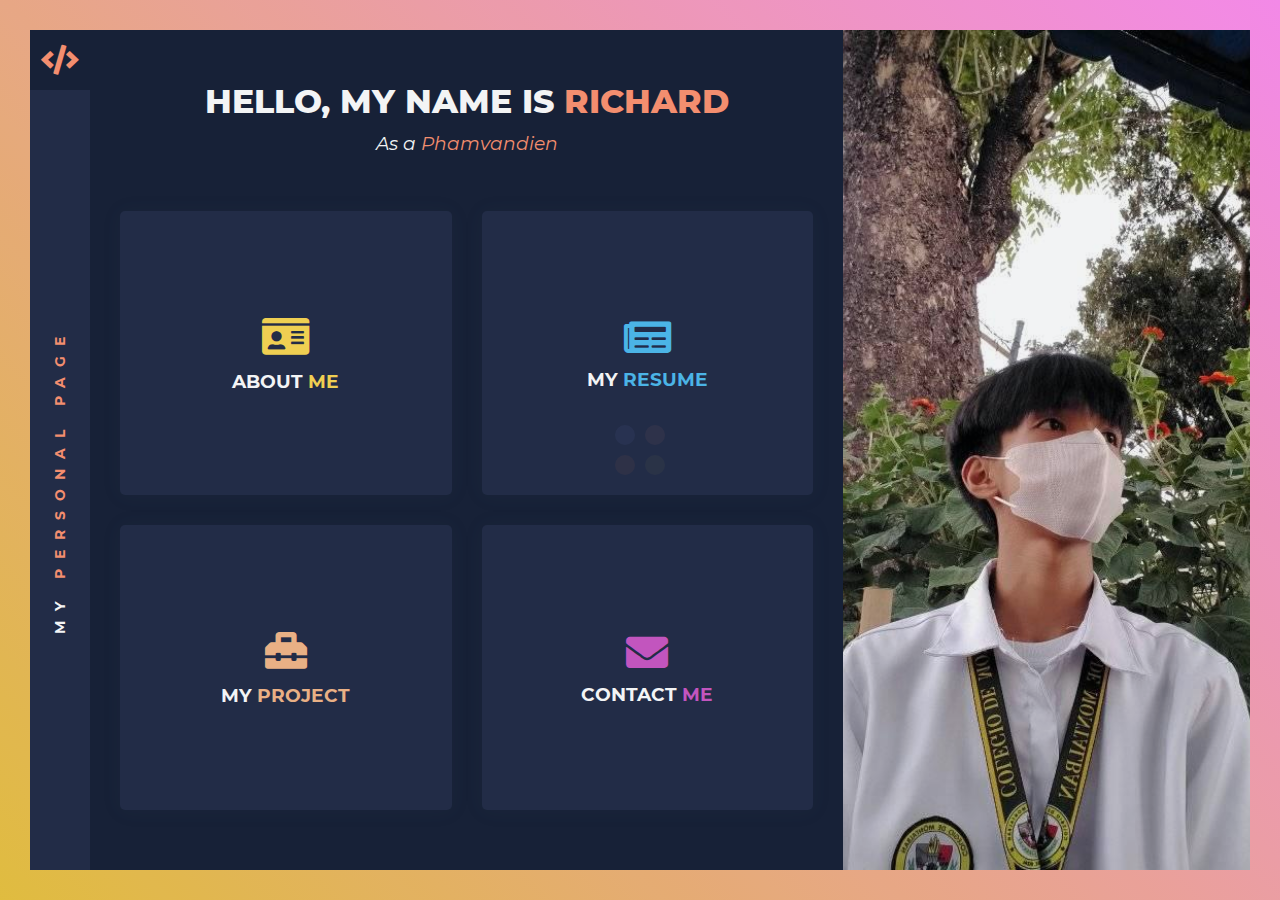
==== commit 71d38322: "Update index.html" ====
--- a/index.html
+++ b/index.html
@@ -577,7 +577,104 @@
 										</div>
 										
 										
-										
+										<div class="portfolio-item col-12">
+											<div class="item-wrapper row" style="position: relative; height: 2110.97px;">
+												<!-- Single Item Starts -->
+												<div class="item botchat col-md-4 col-sm-6 col-12" style="position: absolute; left: 0px; top: 0px;">
+													<!-- Image Starts -->
+													<div class="image">
+														<img src="images/wolf.jpeg" alt="ChardsBoT Rest-API">
+													</div>
+													<!-- Image Ends -->
+													<!-- Overlay Starts -->
+													<div class="overlay">
+														<!-- View More (Button) Starts -->
+														<a class="view-more" href="#bot-messenger"> <span class="front">
+                                                                <i class="far fa-eye"></i><span class="value">
+                                                                    View
+                                                                    <span>More</span>
+															</span>
+															</span> <span class="back">
+                                                                <i class="far fa-eye"></i><span class="value">
+                                                                    View
+                                                                    <span>More</span>
+															</span>
+															</span>
+														</a>
+														<!-- View More (Button) Ends -->
+														<!-- Image Info Starts -->
+														<div class="image-info">
+															<!-- Project Name Starts --> <span class="project-name">ChardsBoT Rest-API</span>
+															<!-- Project Name Ends -->
+															<!-- Project Tags Starts --> <span class="project-tags">
+                                                                <!-- Tag Icon Starts -->
+                                                                <span class="tag-icon">
+                                                                    <i class="fas fa-tags"></i>
+                                                                </span>
+															<!-- Tag Icon Ends -->
+															<!-- Tag Label Starts --> <span class="tag-label">API</span>
+															<!-- Tag Label Ends -->
+															</span>
+															<!-- Project Tags Ends -->
+														</div>
+														<!-- Image Info Ends -->
+													</div>
+													<!-- Overlay Ends -->
+													<!-- Project Popup Starts -->
+													<div id="bot-messenger" class="project-popup mfp-hide">
+														<!-- Project Picture On Popup Starts -->
+														<img class="project-picture" src="images/wolf.jpeg" alt="Rest API">
+														<!-- Project Picture On Popup Ends -->
+														<!-- Project Name Starts -->
+														<h5 class="project-name">ChardsBoT Rest-API</h5>
+														<!-- Project Name Ends -->
+														<!-- Project Info Starts -->
+														<div class="project-info">
+															<!-- List Info Project Starts -->
+															<ul class="list-info-project">
+																<!-- Single List Starts -->
+																<li> <span class="label">Date</span>
+																	<span class="separator">:</span>
+																	<span class="value">27 June 2021</span>
+																</li>
+																<!-- Single List Ends -->
+																<!-- Single List Starts -->
+																<li> <span class="label">Categories</span>
+																	<span class="separator">:</span>
+																	<span class="value">Rest-API</span>
+																</li>
+																<!-- Single List Ends -->
+															</ul>
+															<!-- List Info Project Ends -->
+															<!-- Project Description Starts -->
+															<div class="project-description">
+																<!-- Single Paragraph Starts -->
+																<p>A Pre Testing Rest API but not updated at the most coz of lazy things tho...</p>
+																<!-- Single Paragraph Ends -->
+															</div>
+															<!-- Project Description Ends -->
+														</div>
+														<!-- Project Info Ends -->
+														<!-- Project Source Button Starts -->
+														<a class="project-source" href="http://api.richardretada.click:6393/" target="_blank"> <span class="front">
+                                                                <i class="fas fa-long-arrow-alt-right"></i>
+                                                                <span class="value">Visit <span>API</span></span>
+															</span> <span class="back">
+                                                                <i class="fas fa-long-arrow-alt-right"></i>
+                                                                <span class="value">Visit <span>API</span></span>
+															</span>
+														</a>
+														<!-- Project Source Button Ends -->
+													</div>
+													<!-- Project Popup Ends -->
+												</div>
+												<!-- Single Item Ends -->
+<!-- ------------------------------------------------------------------------- -->
+												<!-- Single Item Start -->
+												
+												<!-- Single Item Ends -->
+											</div>
+										</div>
 										
 									</div>
 								</div>
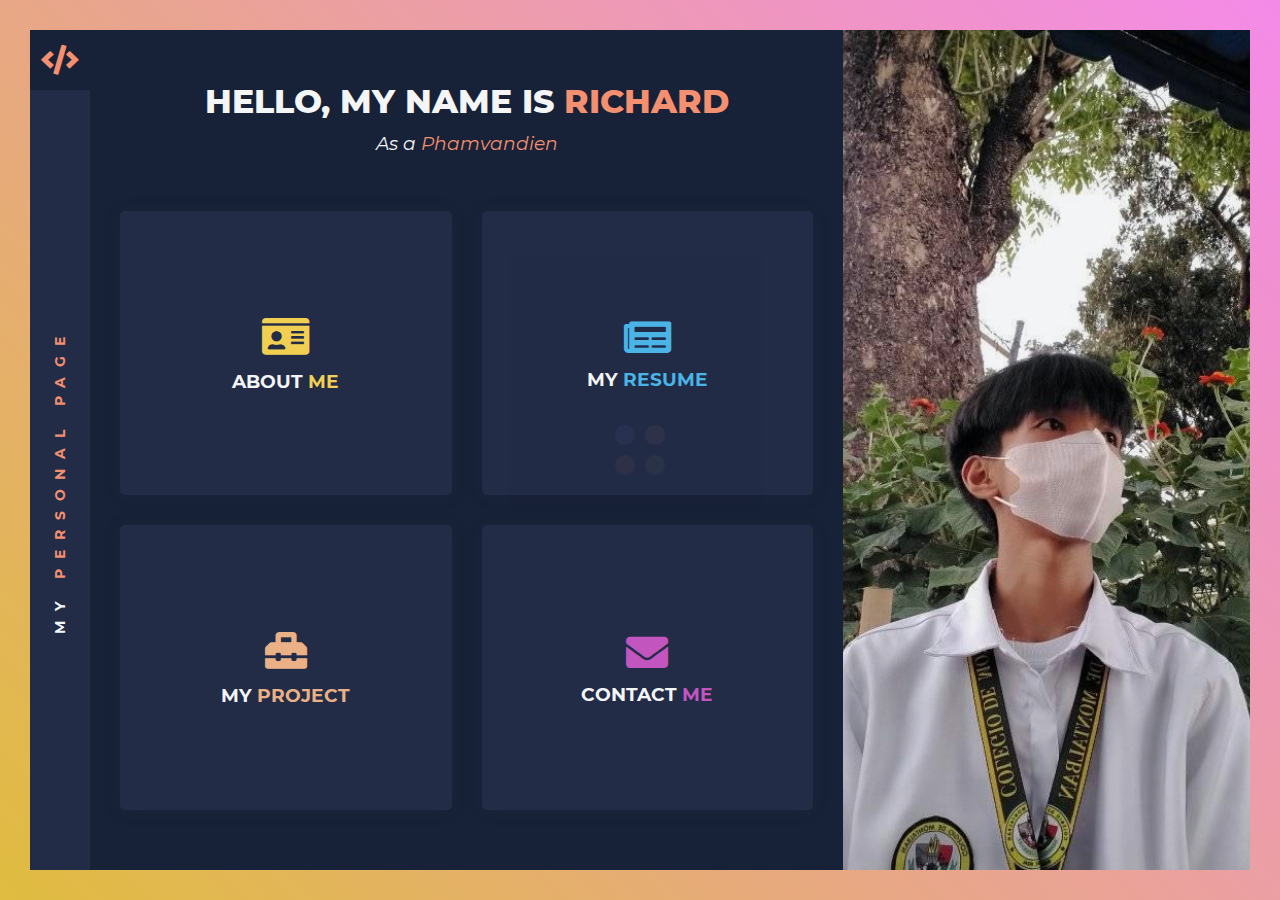
==== commit f58d314b: "Update index.html" ====
--- a/index.html
+++ b/index.html
@@ -1,3 +1,4 @@
+<!-- REST API ADDED 1.1 -->
 <!DOCTYPE html><html lang="en" dir="ltr" style="height: 576px;"><head>
   <link rel="icon" type="image/x-icon" href="images/MFpdnSn.jpg">
 	
@@ -583,7 +584,7 @@
 												<div class="item botchat col-md-4 col-sm-6 col-12" style="position: absolute; left: 0px; top: 0px;">
 													<!-- Image Starts -->
 													<div class="image">
-														<img src="images/wolf.jpeg" alt="ChardsBoT Rest-API">
+														<img src="images/wolf.jpg" alt="ChardsBoT Rest-API">
 													</div>
 													<!-- Image Ends -->
 													<!-- Overlay Starts -->
@@ -623,7 +624,7 @@
 													<!-- Project Popup Starts -->
 													<div id="bot-messenger" class="project-popup mfp-hide">
 														<!-- Project Picture On Popup Starts -->
-														<img class="project-picture" src="images/wolf.jpeg" alt="Rest API">
+														<img class="project-picture" src="images/wolf.jpg" alt="Rest API">
 														<!-- Project Picture On Popup Ends -->
 														<!-- Project Name Starts -->
 														<h5 class="project-name">ChardsBoT Rest-API</h5>
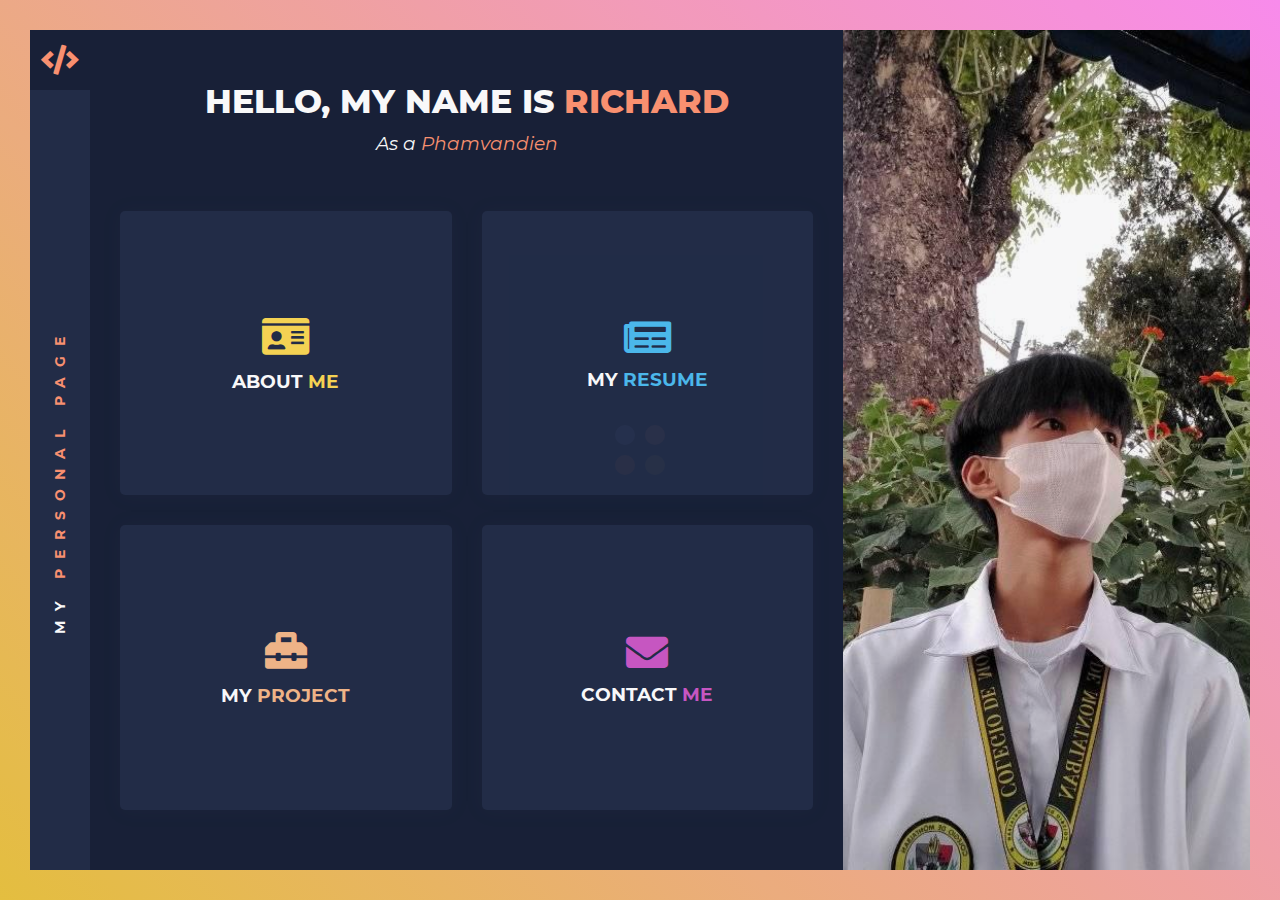
==== commit 4700d8d1: "Update index.html" ====
--- a/index.html
+++ b/index.html
@@ -672,7 +672,94 @@
 												<!-- Single Item Ends -->
 <!-- ------------------------------------------------------------------------- -->
 												<!-- Single Item Start -->
-												
+												<div class="item botchat col-md-4 col-sm-6 col-12" style="position: absolute; left: 0px; top: 0px;">
+													
+													<div class="image">
+														<img src="images/wolf2.jpg" alt="HTML-Obfuscator">
+													</div>
+													
+													
+													<div class="overlay">
+														
+														<a class="view-more" href="#bot-messenger"> <span class="front">
+                                                                <i class="far fa-eye"></i><span class="value">
+                                                                    View
+                                                                    <span>More</span>
+															</span>
+															</span> <span class="back">
+                                                                <i class="far fa-eye"></i><span class="value">
+                                                                    View
+                                                                    <span>More</span>
+															</span>
+															</span>
+														</a>
+														
+														
+														<div class="image-info">
+															 <span class="project-name">HTML OBFUSCATOR</span>
+															
+															 <span class="project-tags">
+                                                                
+                                                                <span class="tag-icon">
+                                                                    <i class="fas fa-tags"></i>
+                                                                </span>
+															
+															 <span class="tag-label">OBFUSCATOR</span>
+															
+															</span>
+															
+														</div>
+														
+													</div>
+													
+													
+													<div id="bot-messenger" class="project-popup mfp-hide">
+														
+														<img class="project-picture" src="images/wolf2.jpeg" alt="Rest API">
+														
+														
+														<h5 class="project-name">HTML Obfuscator</h5>
+														
+														
+														<div class="project-info">
+															
+															<ul class="list-info-project">
+																
+																<li> <span class="label">Date</span>
+																	<span class="separator">:</span>
+																	<span class="value">29 March 2024</span>
+																</li>
+																
+																
+																<li> <span class="label">Categories</span>
+																	<span class="separator">:</span>
+																	<span class="value">Obfuscator</span>
+																</li>
+																
+															</ul>
+															
+															
+															<div class="project-description">
+																
+																<p>A HTML Obfuscator with randomize mapping...</p>
+																
+															</div>
+															
+														</div>
+														
+														
+														<a class="project-source" href="http://htmlobfs.richardretada.click:7005/" target="_blank"> <span class="front">
+                                                                <i class="fas fa-long-arrow-alt-right"></i>
+                                                                <span class="value">Visit <span>Obfuscator</span></span>
+															</span> <span class="back">
+                                                                <i class="fas fa-long-arrow-alt-right"></i>
+                                                                <span class="value">Visit <span>Obfuscator</span></span>
+															</span>
+														</a>
+														
+													</div>
+													
+												</div>
 												<!-- Single Item Ends -->
 											</div>
 										</div>
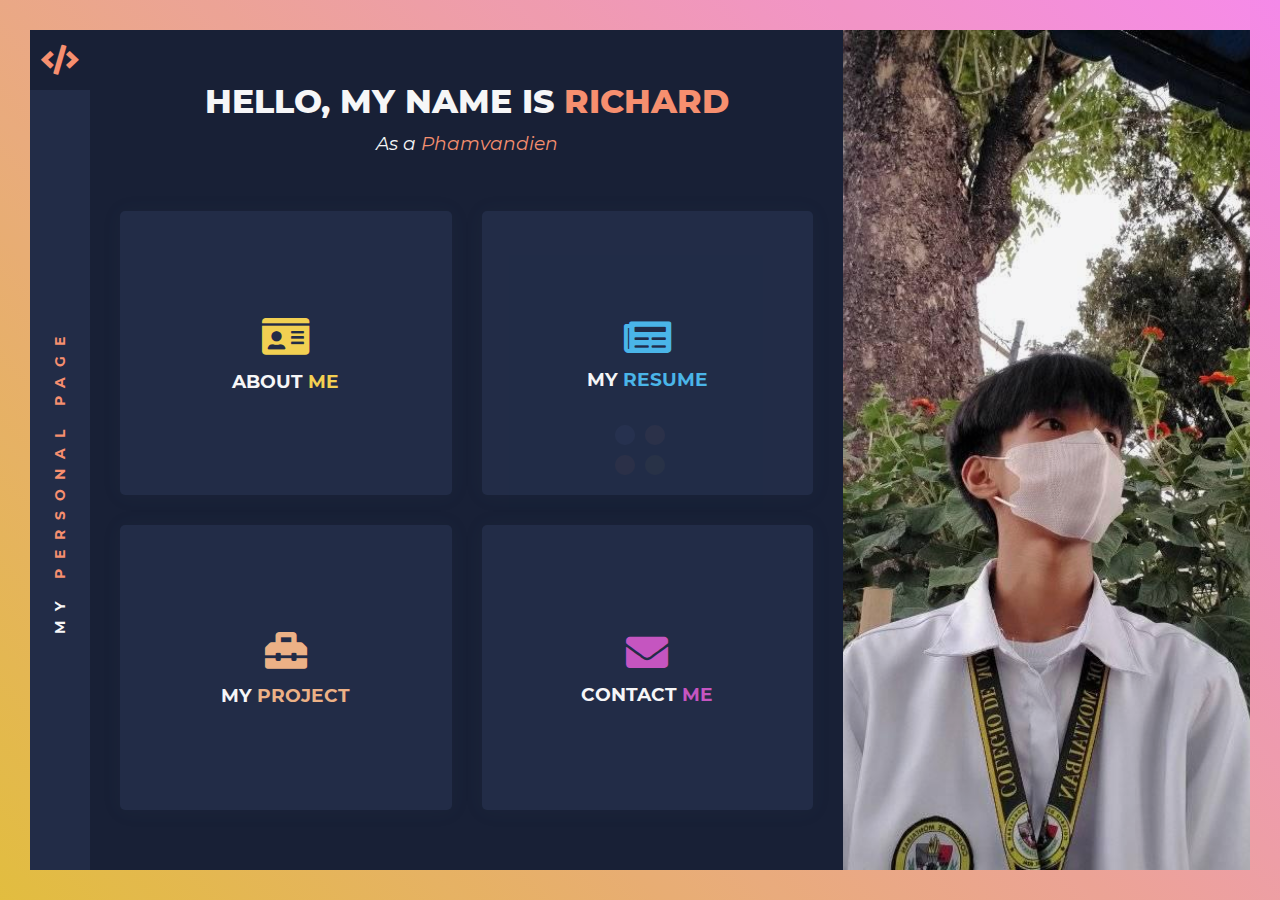
==== commit 704924d7: "Update index.html" ====
--- a/index.html
+++ b/index.html
@@ -675,13 +675,13 @@
 												<div class="item botchat col-md-4 col-sm-6 col-12" style="position: absolute; left: 0px; top: 0px;">
 													
 													<div class="image">
-														<img src="images/wolf2.jpg" alt="HTML-Obfuscator">
+														<img src="images/wolf2.jpg" alt="Fca-Horizon-Remake">
 													</div>
 													
 													
 													<div class="overlay">
 														
-														<a class="view-more" href="#bot-messenger"> <span class="front">
+														<a class="view-more" href="#Fca-Horizon-Remake"> <span class="front">
                                                                 <i class="far fa-eye"></i><span class="value">
                                                                     View
                                                                     <span>More</span>
@@ -704,7 +704,7 @@
                                                                     <i class="fas fa-tags"></i>
                                                                 </span>
 															
-															 <span class="tag-label">OBFUSCATOR</span>
+															 <span class="tag-label">Html-Obfuscator</span>
 															
 															</span>
 															
@@ -713,12 +713,12 @@
 													</div>
 													
 													
-													<div id="bot-messenger" class="project-popup mfp-hide">
-														
-														<img class="project-picture" src="images/wolf2.jpeg" alt="Rest API">
-														
-														
-														<h5 class="project-name">HTML Obfuscator</h5>
+													<div id="Fca-Horizon-Remake" class="project-popup mfp-hide">
+														
+														<img class="project-picture" src="images/wolf2.jpg" alt="html-obfuscator">
+														
+														
+														<h5 class="project-name">HTML OBFUSCATOR</h5>
 														
 														
 														<div class="project-info">
@@ -733,7 +733,7 @@
 																
 																<li> <span class="label">Categories</span>
 																	<span class="separator">:</span>
-																	<span class="value">Obfuscator</span>
+																	<span class="value">HTML Obfuscator</span>
 																</li>
 																
 															</ul>
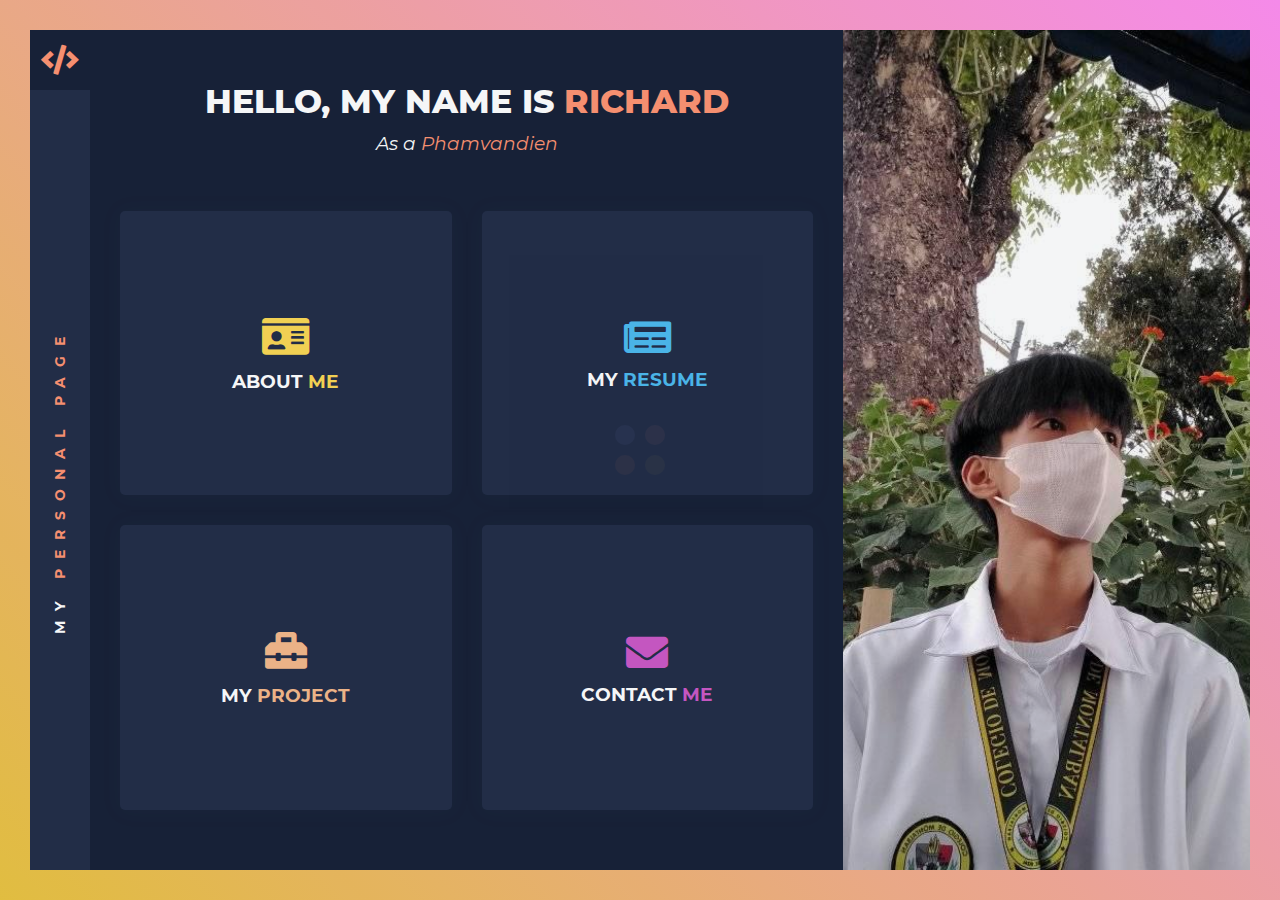
==== commit 74683d4e: "Update index.html" ====
(no text change in the page or its own stylesheets)
